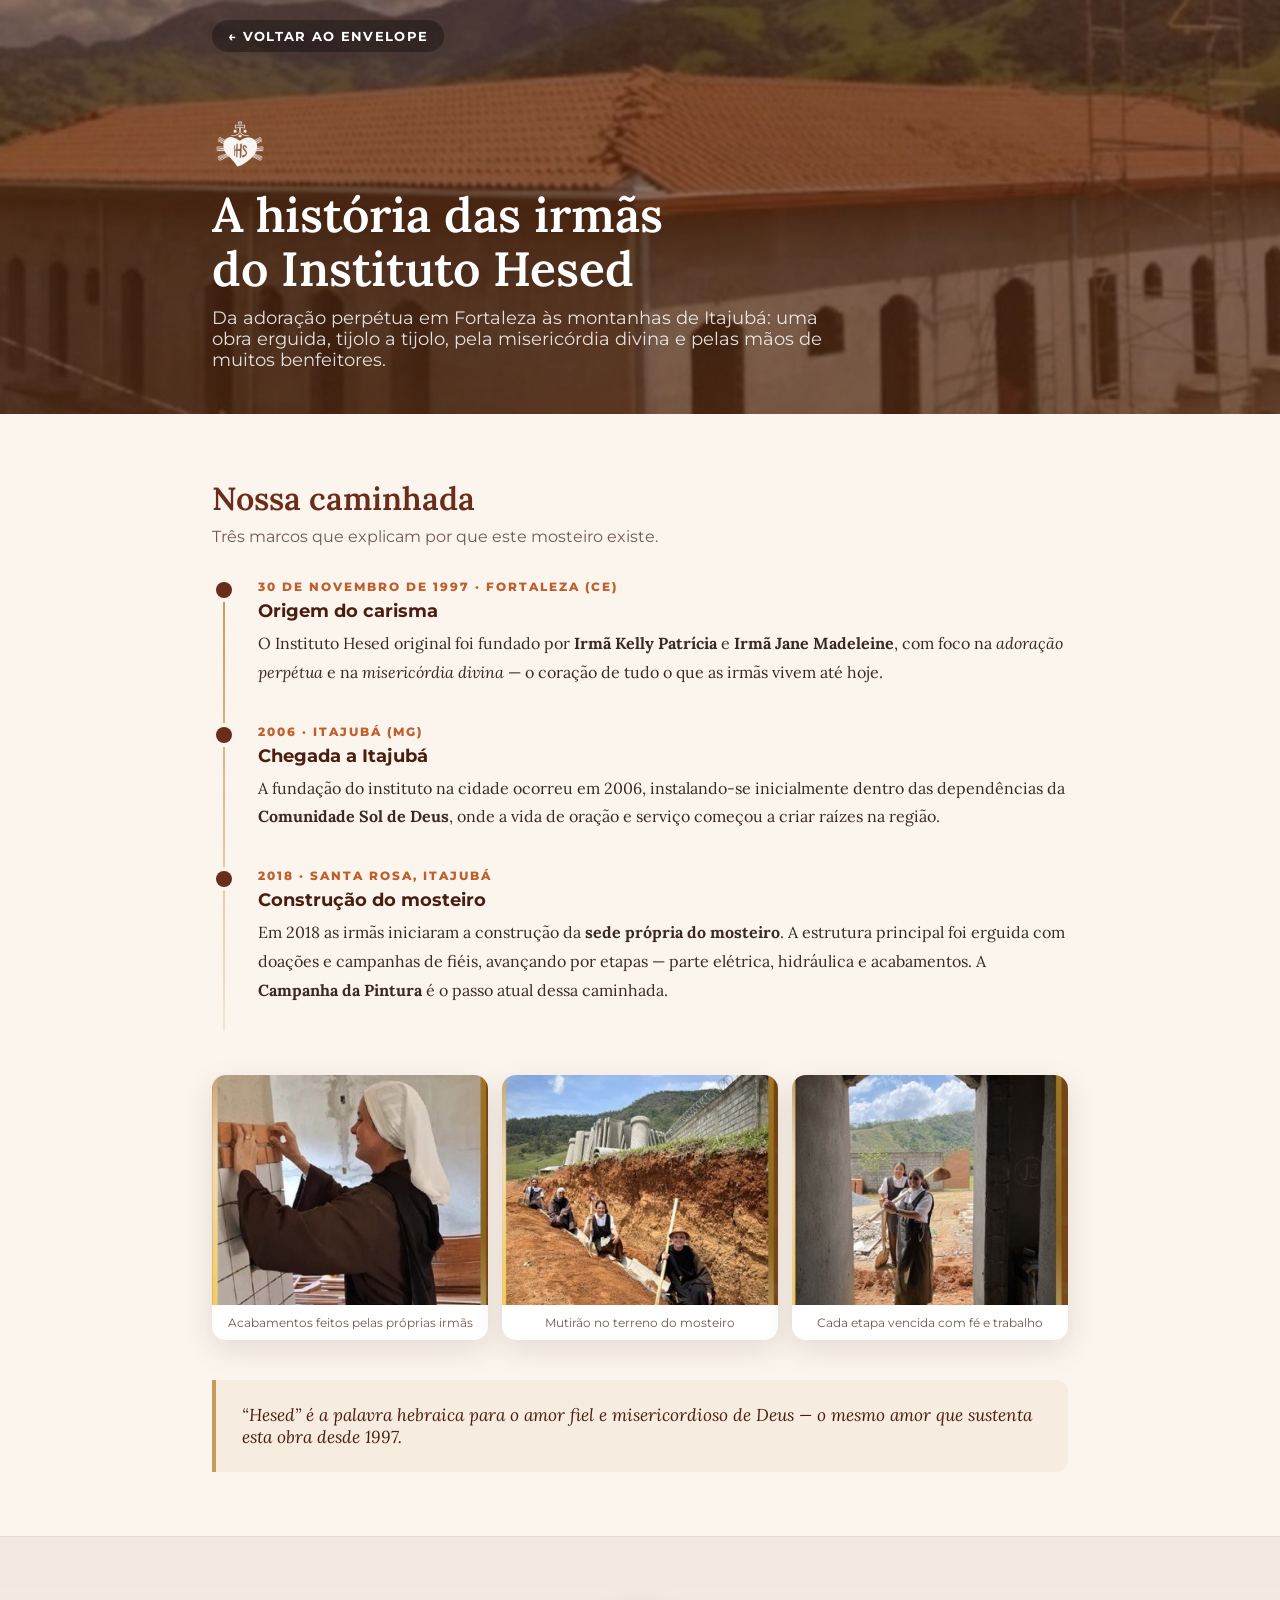
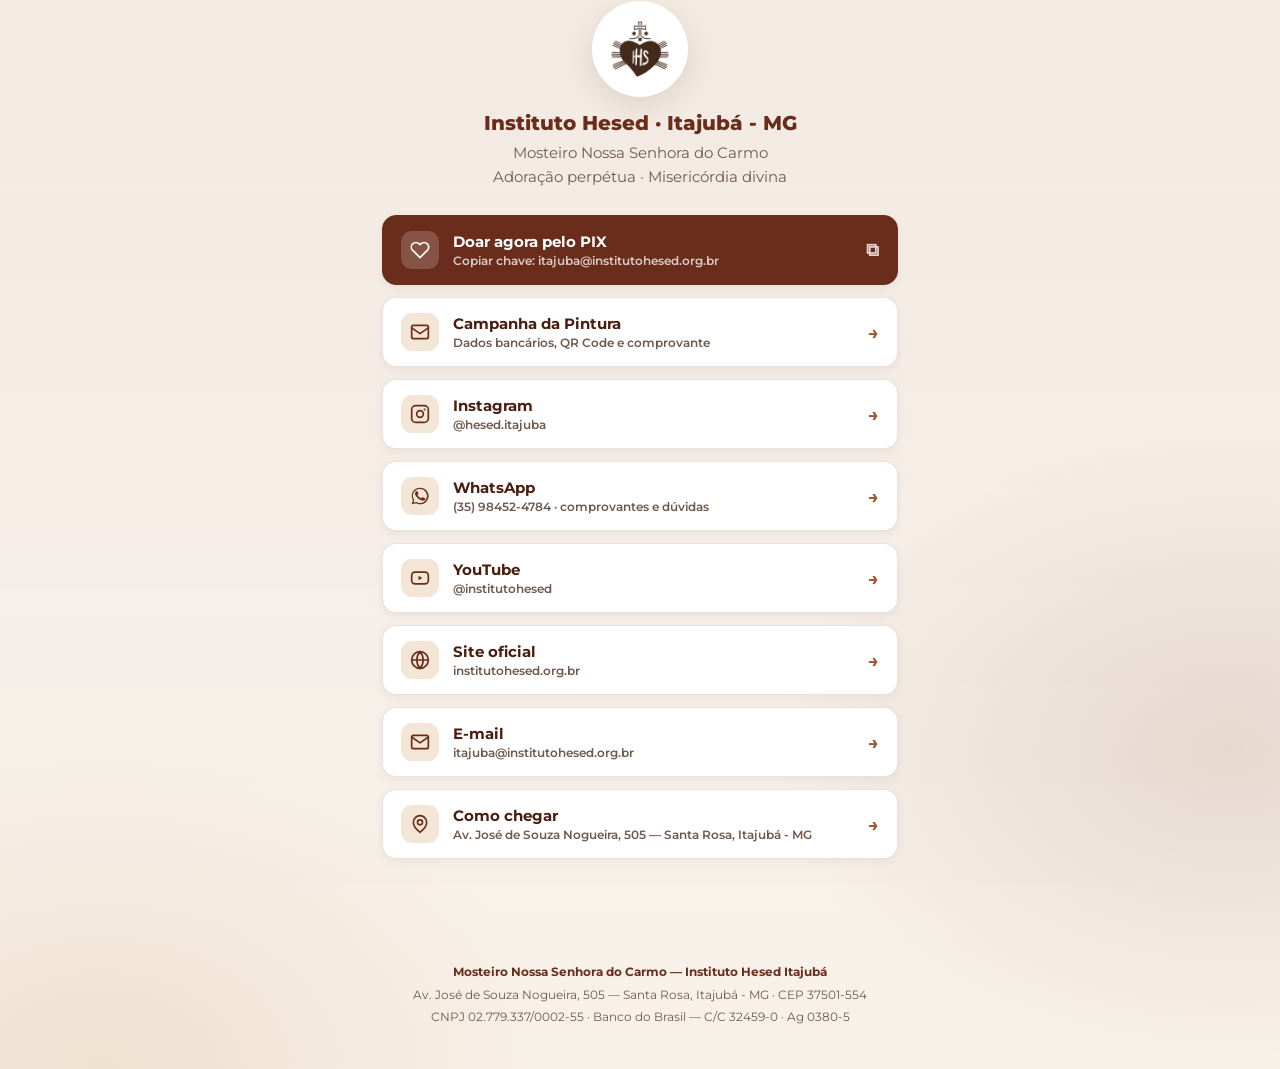
==== historia.html @ d0be6138 "initial commit" ====
<!DOCTYPE html>
<html lang="pt-BR">
<head>
<meta charset="utf-8">
<meta name="viewport" content="width=device-width, initial-scale=1">
<title>Nossa história — Instituto Hesed Itajubá</title>
<meta name="description" content="A história das irmãs do Instituto Hesed: da fundação em Fortaleza (1997) à chegada em Itajubá (2006) e à construção do Mosteiro Nossa Senhora do Carmo (2018).">
<meta name="theme-color" content="#6b2d1b">

<meta property="og:type" content="article">
<meta property="og:title" content="Nossa história — Instituto Hesed Itajubá">
<meta property="og:description" content="Da adoração perpétua em Fortaleza à construção do Mosteiro Nossa Senhora do Carmo, em Itajubá - MG.">
<meta property="og:image" content="assets/obra-topo.jpg">

<link rel="icon" href="assets/logo-ihs.png">
<link rel="preconnect" href="https://fonts.googleapis.com">
<link rel="preconnect" href="https://fonts.gstatic.com" crossorigin>
<link href="https://fonts.googleapis.com/css2?family=Lora:ital,wght@0,400;0,600;1,400&family=Montserrat:ital,wght@0,500;0,600;0,700;0,800;1,600;1,700&display=swap" rel="stylesheet">
<link rel="stylesheet" href="css/style.css">
</head>
<body>

<!-- ===================== CAPA ===================== -->
<header class="capa">
  <img class="capa-foto" src="assets/obra-topo.jpg" alt="Mosteiro Nossa Senhora do Carmo em construção">
  <nav class="voltar"><a href="index.html#carta">← Voltar ao envelope</a></nav>
  <div class="capa-conteudo">
    <img class="capa-logo" src="assets/logo-ihs.png" alt="">
    <h1>A história das irmãs<br>do Instituto Hesed</h1>
    <p>Da adoração perpétua em Fortaleza às montanhas de Itajubá: uma obra erguida, tijolo a tijolo, pela misericórdia divina e pelas mãos de muitos benfeitores.</p>
  </div>
</header>

<!-- ===================== HISTÓRIA ===================== -->
<main class="conteudo">
  <h2 class="secao-titulo">Nossa caminhada</h2>
  <p class="secao-apoio">Três marcos que explicam por que este mosteiro existe.</p>

  <ol class="linha">
    <li>
      <span class="ano">30 de novembro de 1997 · Fortaleza (CE)</span>
      <h3>Origem do carisma</h3>
      <p>O Instituto Hesed original foi fundado por <strong>Irmã Kelly Patrícia</strong> e <strong>Irmã Jane Madeleine</strong>, com foco na <em>adoração perpétua</em> e na <em>misericórdia divina</em> — o coração de tudo o que as irmãs vivem até hoje.</p>
    </li>
    <li>
      <span class="ano">2006 · Itajubá (MG)</span>
      <h3>Chegada a Itajubá</h3>
      <p>A fundação do instituto na cidade ocorreu em 2006, instalando-se inicialmente dentro das dependências da <strong>Comunidade Sol de Deus</strong>, onde a vida de oração e serviço começou a criar raízes na região.</p>
    </li>
    <li>
      <span class="ano">2018 · Santa Rosa, Itajubá</span>
      <h3>Construção do mosteiro</h3>
      <p>Em 2018 as irmãs iniciaram a construção da <strong>sede própria do mosteiro</strong>. A estrutura principal foi erguida com doações e campanhas de fiéis, avançando por etapas — parte elétrica, hidráulica e acabamentos. A <strong>Campanha da Pintura</strong> é o passo atual dessa caminhada.</p>
    </li>
  </ol>

  <div class="galeria">
    <figure>
      <img src="assets/irmas-1.jpg" alt="Irmã trabalhando no assentamento de azulejos na obra">
      <figcaption>Acabamentos feitos pelas próprias irmãs</figcaption>
    </figure>
    <figure>
      <img src="assets/irmas-2.jpg" alt="Irmãs trabalhando no terreno do mosteiro">
      <figcaption>Mutirão no terreno do mosteiro</figcaption>
    </figure>
    <figure>
      <img src="assets/irmas-3.jpg" alt="Irmãs em frente a uma das aberturas da construção">
      <figcaption>Cada etapa vencida com fé e trabalho</figcaption>
    </figure>
  </div>

  <blockquote class="citacao">
    “Hesed” é a palavra hebraica para o amor fiel e misericordioso de Deus — o mesmo amor que sustenta esta obra desde 1997.
  </blockquote>
</main>

<!-- ===================== LINKTREE ===================== -->
<section class="links" id="links">
  <div class="links-inner">
    <div class="links-avatar"><img src="assets/logo-ihs.png" alt="Brasão do Instituto Hesed"></div>
    <h2 class="links-nome">Instituto Hesed · Itajubá - MG</h2>
    <p class="links-bio">Mosteiro Nossa Senhora do Carmo<br>Adoração perpétua · Misericórdia divina</p>

    <!-- Doação em destaque -->
    <button type="button" class="link-item link-destaque" data-copiar="itajuba@institutohesed.org.br">
      <span class="ico" aria-hidden="true">
        <svg viewBox="0 0 24 24" fill="none" stroke="currentColor" stroke-width="2" stroke-linecap="round" stroke-linejoin="round"><path d="M20.8 4.6a5.5 5.5 0 0 0-7.8 0L12 5.7l-1-1.1a5.5 5.5 0 0 0-7.8 7.8l1.1 1L12 21.2l7.7-7.8 1.1-1a5.5 5.5 0 0 0 0-7.8z"/></svg>
      </span>
      <span class="txt">Doar agora pelo PIX<small>Copiar chave: itajuba@institutohesed.org.br</small></span>
      <span class="seta" aria-hidden="true">⧉</span>
    </button>

    <a class="link-item" href="index.html#carta">
      <span class="ico" aria-hidden="true">
        <svg viewBox="0 0 24 24" fill="none" stroke="currentColor" stroke-width="2" stroke-linecap="round" stroke-linejoin="round"><rect x="2" y="4" width="20" height="16" rx="2"/><path d="m2 7 10 7L22 7"/></svg>
      </span>
      <span class="txt">Campanha da Pintura<small>Dados bancários, QR Code e comprovante</small></span>
      <span class="seta" aria-hidden="true">→</span>
    </a>

    <a class="link-item" href="https://www.instagram.com/hesed.itajuba/" target="_blank" rel="noopener">
      <span class="ico" aria-hidden="true">
        <svg viewBox="0 0 24 24" fill="none" stroke="currentColor" stroke-width="2" stroke-linecap="round" stroke-linejoin="round"><rect x="2" y="2" width="20" height="20" rx="5"/><circle cx="12" cy="12" r="4"/><circle cx="17.5" cy="6.5" r="1.2" fill="currentColor" stroke="none"/></svg>
      </span>
      <span class="txt">Instagram<small>@hesed.itajuba</small></span>
      <span class="seta" aria-hidden="true">→</span>
    </a>

    <a class="link-item" href="https://wa.me/5535984524784?text=Ol%C3%A1!%20Vim%20pelo%20site%20da%20Campanha%20da%20Pintura." target="_blank" rel="noopener">
      <span class="ico" aria-hidden="true">
        <svg viewBox="0 0 24 24" fill="currentColor"><path d="M17.5 14.4c-.3-.2-1.8-.9-2-1-.3-.1-.5-.2-.7.1s-.8 1-.9 1.2c-.2.2-.3.2-.6.1-.3-.2-1.3-.5-2.4-1.5-.9-.8-1.5-1.8-1.7-2.1-.2-.3 0-.5.1-.6l.5-.6c.1-.2.2-.3.3-.5 0-.2 0-.4 0-.5 0-.2-.7-1.6-.9-2.2-.2-.6-.5-.5-.7-.5h-.6c-.2 0-.5.1-.8.4-.3.3-1 1-1 2.5s1.1 2.9 1.2 3.1c.2.2 2.1 3.2 5.1 4.5.7.3 1.3.5 1.7.6.7.2 1.4.2 1.9.1.6-.1 1.8-.7 2-1.4.3-.7.3-1.3.2-1.4-.1-.1-.3-.2-.6-.3M12 2a10 10 0 0 0-8.6 15L2 22l5.2-1.4A10 10 0 1 0 12 2m0 1.7a8.3 8.3 0 0 1 6.6 13.3 8.3 8.3 0 0 1-10.9 2.3l-.4-.2-3.1.8.8-3-.2-.4A8.3 8.3 0 0 1 12 3.7"/></svg>
      </span>
      <span class="txt">WhatsApp<small>(35) 98452-4784 · comprovantes e dúvidas</small></span>
      <span class="seta" aria-hidden="true">→</span>
    </a>

    <a class="link-item" href="https://www.youtube.com/@institutohesed" target="_blank" rel="noopener">
      <span class="ico" aria-hidden="true">
        <svg viewBox="0 0 24 24" fill="none" stroke="currentColor" stroke-width="2" stroke-linecap="round" stroke-linejoin="round"><rect x="2" y="5" width="20" height="14" rx="4"/><path d="M10.2 9.3v5.4l4.6-2.7z" fill="currentColor" stroke="none"/></svg>
      </span>
      <span class="txt">YouTube<small>@institutohesed</small></span>
      <span class="seta" aria-hidden="true">→</span>
    </a>

    <a class="link-item" href="https://institutohesed.org.br/" target="_blank" rel="noopener">
      <span class="ico" aria-hidden="true">
        <svg viewBox="0 0 24 24" fill="none" stroke="currentColor" stroke-width="2" stroke-linecap="round" stroke-linejoin="round"><circle cx="12" cy="12" r="10"/><path d="M2 12h20M12 2a15 15 0 0 1 0 20 15 15 0 0 1 0-20z"/></svg>
      </span>
      <span class="txt">Site oficial<small>institutohesed.org.br</small></span>
      <span class="seta" aria-hidden="true">→</span>
    </a>

    <a class="link-item" href="mailto:itajuba@institutohesed.org.br">
      <span class="ico" aria-hidden="true">
        <svg viewBox="0 0 24 24" fill="none" stroke="currentColor" stroke-width="2" stroke-linecap="round" stroke-linejoin="round"><rect x="2" y="4" width="20" height="16" rx="2"/><path d="m22 6-10 7L2 6"/></svg>
      </span>
      <span class="txt">E-mail<small>itajuba@institutohesed.org.br</small></span>
      <span class="seta" aria-hidden="true">→</span>
    </a>

    <a class="link-item" href="https://www.google.com/maps/search/?api=1&query=Av.+Jos%C3%A9+de+Souza+Nogueira+505+Santa+Rosa+Itajub%C3%A1+MG" target="_blank" rel="noopener">
      <span class="ico" aria-hidden="true">
        <svg viewBox="0 0 24 24" fill="none" stroke="currentColor" stroke-width="2" stroke-linecap="round" stroke-linejoin="round"><path d="M20 10c0 6-8 12-8 12s-8-6-8-12a8 8 0 0 1 16 0z"/><circle cx="12" cy="10" r="3"/></svg>
      </span>
      <span class="txt">Como chegar<small>Av. José de Souza Nogueira, 505 — Santa Rosa, Itajubá - MG</small></span>
      <span class="seta" aria-hidden="true">→</span>
    </a>

    <!-- ============================================================
         PARA ADICIONAR OUTRA REDE: copie o bloco abaixo, tire o
         comentário e troque o href, o título e a descrição.
    <a class="link-item" href="COLE_O_LINK_AQUI" target="_blank" rel="noopener">
      <span class="ico" aria-hidden="true">
        <svg viewBox="0 0 24 24" fill="none" stroke="currentColor" stroke-width="2"><circle cx="12" cy="12" r="10"/></svg>
      </span>
      <span class="txt">Facebook<small>/institutohesed</small></span>
      <span class="seta" aria-hidden="true">→</span>
    </a>
    ============================================================ -->
  </div>
</section>

<footer class="rodape">
  <strong>Mosteiro Nossa Senhora do Carmo — Instituto Hesed Itajubá</strong><br>
  Av. José de Souza Nogueira, 505 — Santa Rosa, Itajubá - MG · CEP 37501-554<br>
  CNPJ 02.779.337/0002-55 · Banco do Brasil — C/C 32459-0 · Ag 0380-5
</footer>

<div class="aviso" id="aviso" role="status" aria-live="polite"></div>

<script src="js/main.js"></script>
</body>
</html>
---- css/style.css ----
/* ============================================================
   Instituto Hesed Itajuba - Campanha da Pintura
   Paleta e tipografia inspiradas no material impresso.
   ============================================================ */

:root{
  --marrom:        #6b2d1b;
  --marrom-escuro: #4a1d0f;
  --marrom-claro:  #a3552f;
  --terracota:     #c05f2c;
  --creme:         #fbf5ee;
  --creme-2:       #f3e6d6;
  --papel:         #ffffff;
  --tinta:         #3a2a22;
  --tinta-suave:   #6f5a4e;
  --ouro:          #c79a5b;
  --verde-zap:     #1f9d55;

  --sombra-suave:  0 10px 30px rgba(74, 29, 15, .12);
  --sombra-forte:  0 24px 60px rgba(74, 29, 15, .22);
  --raio:          18px;

  --sans: "Montserrat", "Segoe UI", system-ui, -apple-system, sans-serif;
  --serif: "Lora", Georgia, "Times New Roman", serif;
}

*,*::before,*::after{ box-sizing:border-box; }
[hidden]{ display:none !important; }

html{ scroll-behavior:smooth; }

body{
  margin:0;
  min-height:100vh;
  font-family:var(--sans);
  color:var(--tinta);
  background:
    radial-gradient(1100px 620px at 50% -12%, #ffffff 0%, rgba(255,255,255,0) 62%),
    radial-gradient(760px 520px at 8% 100%, rgba(199,154,91,.18) 0%, rgba(199,154,91,0) 60%),
    radial-gradient(760px 520px at 96% 88%, rgba(107,45,27,.12) 0%, rgba(107,45,27,0) 60%),
    var(--creme);
  -webkit-font-smoothing:antialiased;
}

img{ max-width:100%; display:block; }
a{ color:var(--marrom); }

.sr-only{
  position:absolute; width:1px; height:1px; padding:0; margin:-1px;
  overflow:hidden; clip:rect(0 0 0 0); white-space:nowrap; border:0;
}

/* ============================================================
   1. PALCO / ENVELOPE
   ============================================================ */

.palco{
  position:relative;
  min-height:100svh;
  display:flex; flex-direction:column;
  align-items:center; justify-content:center;
  gap:26px;
  padding:40px 18px 56px;
}

.envelope-area{
  perspective:1600px;
  display:flex; flex-direction:column; align-items:center; gap:20px;
  transition:opacity .55s ease, transform .55s ease;
}
.palco.revelado .envelope-area{
  opacity:0; transform:translateY(-26px) scale(.92);
  pointer-events:none; position:absolute;
}

.envelope{
  position:relative;
  width:min(88vw, 460px);
  aspect-ratio:1.52 / 1;
  border:0; padding:0; margin:0;
  background:transparent;
  cursor:pointer;
  transform-style:preserve-3d;
  filter:drop-shadow(0 22px 34px rgba(74,29,15,.22));
  transition:transform .4s ease;
}
.envelope:hover{ transform:translateY(-6px); }
.envelope:focus-visible{ outline:3px solid var(--terracota); outline-offset:10px; border-radius:20px; }

/* corpo de tras */
.env-fundo{
  position:absolute; inset:0;
  background:linear-gradient(160deg, #fffdfa 0%, var(--creme-2) 100%);
  border-radius:16px;
}

/* carta que sai de dentro */
.env-carta{
  position:absolute; left:6%; right:6%; top:9%; bottom:12%;
  background:var(--papel);
  border-radius:10px;
  box-shadow:0 6px 16px rgba(74,29,15,.16);
  display:flex; flex-direction:column; align-items:center; justify-content:center;
  gap:8px; padding:12px;
  z-index:2;
  transition:transform .85s cubic-bezier(.2,.9,.25,1) .25s;
}
.env-carta img{ width:min(22%, 62px); opacity:.92; }
.env-carta span{
  font-size:clamp(.62rem,2.4vw,.8rem); letter-spacing:.22em; text-transform:uppercase;
  font-weight:800; color:var(--marrom); text-align:center; line-height:1.6;
}
.envelope.aberto .env-carta{ transform:translateY(-58%) rotate(-1.2deg); }

/* frente (bolso) */
.env-frente{
  position:absolute; inset:0;
  background:linear-gradient(175deg, #fffdfa 0%, var(--creme-2) 100%);
  border-radius:16px;
  clip-path:polygon(0 16%, 50% 56%, 100% 16%, 100% 100%, 0 100%);
  z-index:3;
  background-image:linear-gradient(175deg, #fffdfa 0%, #f0e1cf 100%);
  box-shadow:inset 0 1px 0 rgba(255,255,255,.9);
}
.env-frente::after{
  content:""; position:absolute; inset:0;
  background:linear-gradient(180deg, rgba(107,45,27,.10), rgba(107,45,27,0) 34%);
  clip-path:inherit;
}

/* aba superior */
.env-aba{
  position:absolute; left:0; right:0; top:0; height:58%;
  background:linear-gradient(180deg, #fffdfa 0%, #f7ece0 100%);
  clip-path:polygon(0 0, 100% 0, 100% 28%, 50% 100%, 0 28%);
  transform-origin:top center;
  transform:rotateX(0deg);
  backface-visibility:hidden;
  z-index:4;
  border-radius:16px 16px 0 0;
  filter:drop-shadow(0 2px 2px rgba(107,45,27,.16));
  transition:transform .8s cubic-bezier(.6,-0.25,.35,1.25), z-index 0s .4s;
}
.envelope.aberto .env-aba{ transform:rotateX(-176deg); z-index:1; }

/* selo IHS na aba */
.env-selo{
  position:absolute; top:11%; left:50%; transform:translateX(-50%);
  width:16%; max-width:74px; z-index:5;
  transition:opacity .4s ease .1s;
}
.envelope.aberto .env-selo{ opacity:0; }

.dica{
  margin:0;
  font-size:.9rem; letter-spacing:.16em; text-transform:uppercase; font-weight:700;
  color:var(--marrom-claro);
  animation:pulsar 2.4s ease-in-out infinite;
}
@keyframes pulsar{
  0%,100%{ opacity:.55; transform:translateY(0); }
  50%    { opacity:1;   transform:translateY(3px); }
}

/* ============================================================
   2. A CARTA ABERTA (conteudo da campanha)
   ============================================================ */

.carta{
  width:min(100%, 860px);
  background:var(--papel);
  border-radius:var(--raio);
  box-shadow:var(--sombra-forte);
  padding:clamp(22px, 4vw, 44px);
  opacity:0; transform:translateY(34px) scale(.965);
  transition:opacity .7s ease .18s, transform .7s cubic-bezier(.2,.9,.25,1) .18s;
  border:1px solid rgba(107,45,27,.10);
}
.palco.revelado .carta{ opacity:1; transform:none; }

.carta-topo{ text-align:center; }
.carta-logo{ width:64px; margin:0 auto 14px; }

h1.titulo{
  margin:0;
  font-size:clamp(1.9rem, 6.4vw, 3.3rem);
  font-weight:800; letter-spacing:-.5px; line-height:1.05;
  color:var(--marrom);
  text-transform:uppercase;
}
.subtitulo{
  margin:.5rem 0 0;
  font-size:clamp(1rem, 2.6vw, 1.35rem);
  font-weight:700; color:var(--marrom-escuro);
}
.chamada{
  margin:.9rem auto 0; max-width:44ch;
  font-size:clamp(.98rem, 2.2vw, 1.1rem); color:var(--tinta-suave);
}
.chamada b{ color:var(--marrom); }

.divisor{
  height:1px; margin:26px 0;
  background:linear-gradient(90deg, transparent, rgba(107,45,27,.28), transparent);
  border:0;
}

.doacao{
  display:grid; grid-template-columns:1.25fr .85fr; gap:clamp(18px, 3vw, 34px);
  align-items:start;
}

.rotulo{
  font-style:italic; font-weight:700; color:var(--marrom);
  margin:0 0 14px; font-size:1.02rem;
}

.dados{ margin:0; line-height:1.85; color:var(--marrom-escuro); font-size:.98rem; }
.dados dt{
  font-weight:800; letter-spacing:.06em; text-transform:uppercase;
  font-size:.72rem; color:var(--marrom-claro); margin-top:12px;
}
.dados dd{ margin:0; font-weight:600; }

.pix-linha{ display:flex; flex-wrap:wrap; align-items:center; gap:10px; }
.pix-chave{ font-weight:700; font-size:1rem; color:var(--marrom-escuro); word-break:break-all; }

.btn{
  display:inline-flex; align-items:center; justify-content:center; gap:9px;
  border:0; border-radius:999px; cursor:pointer;
  font-family:var(--sans); font-weight:700; font-size:.9rem;
  padding:11px 20px; text-decoration:none;
  transition:transform .18s ease, box-shadow .18s ease, background .18s ease;
}
.btn:hover{ transform:translateY(-2px); }
.btn:active{ transform:translateY(0); }
.btn-marrom{ background:var(--marrom); color:#fff; box-shadow:0 8px 18px rgba(107,45,27,.28); }
.btn-marrom:hover{ background:var(--marrom-escuro); }
.btn-contorno{ background:transparent; color:var(--marrom); box-shadow:inset 0 0 0 2px rgba(107,45,27,.35); }
.btn-contorno:hover{ box-shadow:inset 0 0 0 2px var(--marrom); }
.btn-zap{ background:var(--verde-zap); color:#fff; box-shadow:0 8px 18px rgba(31,157,85,.3); }
.btn-zap:hover{ background:#178047; }
.btn-largo{ width:100%; }

.qr-caixa{ text-align:center; }
.qr-caixa img{
  width:100%; max-width:220px; margin:0 auto;
  border-radius:12px; box-shadow:var(--sombra-suave);
}
.qr-legenda{
  margin:10px 0 0; font-size:.78rem; letter-spacing:.08em; text-transform:uppercase;
  font-weight:700; color:var(--tinta-suave);
}

.contato-linha{ margin-top:22px; text-align:center; }
.contato-linha p{ margin:0 0 10px; font-style:italic; font-weight:700; color:var(--marrom); }

/* cartao do mosteiro (link para a historia) */
.mosteiro-link{
  display:block; margin-top:30px; text-decoration:none; color:inherit;
  border-radius:16px; overflow:hidden; position:relative;
  box-shadow:var(--sombra-suave);
  transition:transform .3s ease, box-shadow .3s ease;
}
.mosteiro-link:hover{ transform:translateY(-4px); box-shadow:var(--sombra-forte); }
.mosteiro-link img{ width:100%; height:clamp(180px, 34vw, 280px); object-fit:cover; }
.mosteiro-selo{
  position:absolute; inset:auto 0 0 0;
  background:linear-gradient(0deg, rgba(58,25,12,.92), rgba(58,25,12,0));
  color:#fff; padding:44px 20px 18px;
  display:flex; align-items:center; justify-content:space-between; gap:14px;
}
.mosteiro-selo strong{ font-size:clamp(.95rem, 2.4vw, 1.12rem); font-style:italic; }
.mosteiro-selo span{
  flex:none; width:38px; height:38px; border-radius:50%;
  background:#fff; color:var(--marrom);
  display:grid; place-items:center; font-size:1.1rem; font-weight:800;
  animation:bater 2.6s ease-in-out infinite;
}
@keyframes bater{
  0%,100%{ box-shadow:0 0 0 0 rgba(255,255,255,.55); }
  70%    { box-shadow:0 0 0 14px rgba(255,255,255,0); }
}

.rodape-carta{
  margin:26px 0 0; text-align:center;
  font-size:.8rem; line-height:1.7; color:var(--tinta-suave);
}
.rodape-carta a{ color:var(--marrom-claro); }

.fechar-envelope{
  display:block; margin:18px auto 0;
  background:none; border:0; cursor:pointer;
  font-family:var(--sans); font-size:.78rem; font-weight:700;
  letter-spacing:.14em; text-transform:uppercase; color:var(--tinta-suave);
}
.fechar-envelope:hover{ color:var(--marrom); }

/* aviso de copiado */
.aviso{
  position:fixed; left:50%; bottom:26px; transform:translate(-50%, 16px);
  background:var(--marrom-escuro); color:#fff;
  padding:12px 22px; border-radius:999px; font-size:.88rem; font-weight:700;
  box-shadow:var(--sombra-forte);
  opacity:0; pointer-events:none; transition:opacity .3s ease, transform .3s ease;
  z-index:60;
}
.aviso.visivel{ opacity:1; transform:translate(-50%, 0); }

/* ============================================================
   3. PAGINA DA HISTORIA
   ============================================================ */

.capa{
  position:relative; min-height:clamp(280px, 46vh, 420px);
  display:flex; align-items:flex-end;
  background:var(--marrom-escuro);
  overflow:hidden;
}
.capa img.capa-foto{
  position:absolute; inset:0; width:100%; height:100%;
  object-fit:cover; opacity:.55;
}
.capa-conteudo{
  position:relative; width:min(100%, 900px); margin:0 auto;
  padding:clamp(30px,6vw,64px) 22px clamp(26px,4vw,44px);
  color:#fff;
}
.capa-logo{ width:56px; margin-bottom:16px; filter:brightness(0) invert(1); opacity:.95; }
.capa h1{
  margin:0; font-family:var(--serif); font-weight:600;
  font-size:clamp(1.9rem, 6vw, 3rem); line-height:1.12;
}
.capa p{
  margin:.7rem 0 0; max-width:52ch;
  font-size:clamp(.95rem, 2.3vw, 1.1rem); color:rgba(255,255,255,.85);
}

.voltar{
  position:absolute; top:20px; left:50%; transform:translateX(-50%);
  width:min(100%, 900px); padding:0 22px; z-index:3;
}
.voltar a{
  display:inline-flex; align-items:center; gap:8px;
  color:#fff; text-decoration:none; font-size:.82rem; font-weight:700;
  letter-spacing:.1em; text-transform:uppercase;
  background:rgba(0,0,0,.32); padding:8px 16px; border-radius:999px;
}
.voltar a:hover{ background:rgba(0,0,0,.55); }

.conteudo{ width:min(100%, 900px); margin:0 auto; padding:clamp(34px,6vw,64px) 22px; }

.secao-titulo{
  font-family:var(--serif); color:var(--marrom);
  font-size:clamp(1.4rem, 4vw, 2rem); font-weight:600;
  margin:0 0 8px;
}
.secao-apoio{ margin:0 0 30px; color:var(--tinta-suave); font-size:1rem; }

/* linha do tempo */
.linha{ list-style:none; margin:0; padding:0; position:relative; }
.linha::before{
  content:""; position:absolute; left:11px; top:8px; bottom:8px; width:2px;
  background:linear-gradient(180deg, var(--ouro), rgba(199,154,91,.18));
}
.linha li{ position:relative; padding:0 0 34px 46px; }
.linha li::before{
  content:""; position:absolute; left:4px; top:6px;
  width:16px; height:16px; border-radius:50%;
  background:var(--marrom); box-shadow:0 0 0 4px var(--creme);
}
.linha .ano{
  display:inline-block; font-weight:800; font-size:.78rem; letter-spacing:.16em;
  color:var(--terracota); text-transform:uppercase; margin-bottom:6px;
}
.linha h3{ margin:0 0 8px; font-size:1.12rem; color:var(--marrom-escuro); }
.linha p{ margin:0; line-height:1.8; font-family:var(--serif); color:var(--tinta); }

.galeria{
  display:grid; grid-template-columns:repeat(auto-fit, minmax(180px,1fr));
  gap:14px; margin:36px 0 0;
}
.galeria figure{ margin:0; border-radius:14px; overflow:hidden; box-shadow:var(--sombra-suave); background:#fff; }
.galeria img{ width:100%; height:230px; object-fit:cover; transition:transform .5s ease; }
.galeria figure:hover img{ transform:scale(1.05); }
.galeria figcaption{ padding:10px 12px; font-size:.78rem; color:var(--tinta-suave); text-align:center; }

.citacao{
  margin:40px 0 0; padding:24px 26px;
  border-left:4px solid var(--ouro); background:rgba(199,154,91,.10);
  border-radius:0 12px 12px 0;
  font-family:var(--serif); font-style:italic; font-size:1.08rem; color:var(--marrom-escuro);
}

/* ============================================================
   4. LINKTREE
   ============================================================ */

.links{
  background:linear-gradient(180deg, rgba(107,45,27,.06), rgba(107,45,27,.02));
  border-top:1px solid rgba(107,45,27,.12);
}
.links-inner{ width:min(100%, 560px); margin:0 auto; padding:clamp(38px,7vw,64px) 22px; text-align:center; }
.links-avatar{
  width:96px; height:96px; margin:0 auto 14px;
  border-radius:50%; background:#fff; display:grid; place-items:center;
  box-shadow:var(--sombra-suave); padding:14px;
}
.links-nome{ margin:0; font-size:1.25rem; font-weight:800; color:var(--marrom); }
.links-bio{ margin:.4rem 0 26px; color:var(--tinta-suave); font-size:.94rem; line-height:1.6; }

.link-item{
  display:flex; align-items:center; gap:14px;
  width:100%; margin-bottom:12px; padding:15px 18px;
  background:#fff; border:1px solid rgba(107,45,27,.14); border-radius:14px;
  color:var(--marrom-escuro); text-decoration:none; text-align:left;
  font-weight:700; font-size:.95rem;
  box-shadow:0 3px 10px rgba(74,29,15,.06);
  transition:transform .2s ease, box-shadow .2s ease, border-color .2s ease;
  cursor:pointer; font-family:var(--sans);
}
.link-item:hover{ transform:translateY(-3px); box-shadow:var(--sombra-suave); border-color:var(--marrom-claro); }
.link-item .ico{
  flex:none; width:38px; height:38px; border-radius:11px;
  display:grid; place-items:center; background:var(--creme-2); color:var(--marrom);
}
.link-item .ico svg{ width:20px; height:20px; }
.link-item .txt{ flex:1; display:flex; flex-direction:column; gap:2px; }
.link-item .txt small{ font-weight:600; color:var(--tinta-suave); font-size:.76rem; }
.link-item .seta{ flex:none; color:var(--marrom-claro); font-size:1.1rem; }

.link-destaque{ background:var(--marrom); border-color:var(--marrom); color:#fff; }
.link-destaque .ico{ background:rgba(255,255,255,.18); color:#fff; }
.link-destaque .txt small{ color:rgba(255,255,255,.75); }
.link-destaque .seta{ color:rgba(255,255,255,.8); }

.rodape{
  padding:26px 22px 40px; text-align:center;
  font-size:.78rem; line-height:1.8; color:var(--tinta-suave);
  background:rgba(107,45,27,.02);
}
.rodape strong{ color:var(--marrom); }

/* ============================================================
   5. RESPONSIVO / ACESSIBILIDADE
   ============================================================ */

@media (max-width: 640px){
  .doacao{ grid-template-columns:1fr; }
  .qr-caixa{ margin-top:6px; }
  .galeria img{ height:200px; }
}

@media (prefers-reduced-motion: reduce){
  html{ scroll-behavior:auto; }
  *,*::before,*::after{
    animation-duration:.001ms !important; animation-iteration-count:1 !important;
    transition-duration:.001ms !important;
  }
}

@media print{
  .envelope-area,.dica,.fechar-envelope,.voltar{ display:none !important; }
  .carta{ opacity:1 !important; transform:none !important; box-shadow:none; }
}
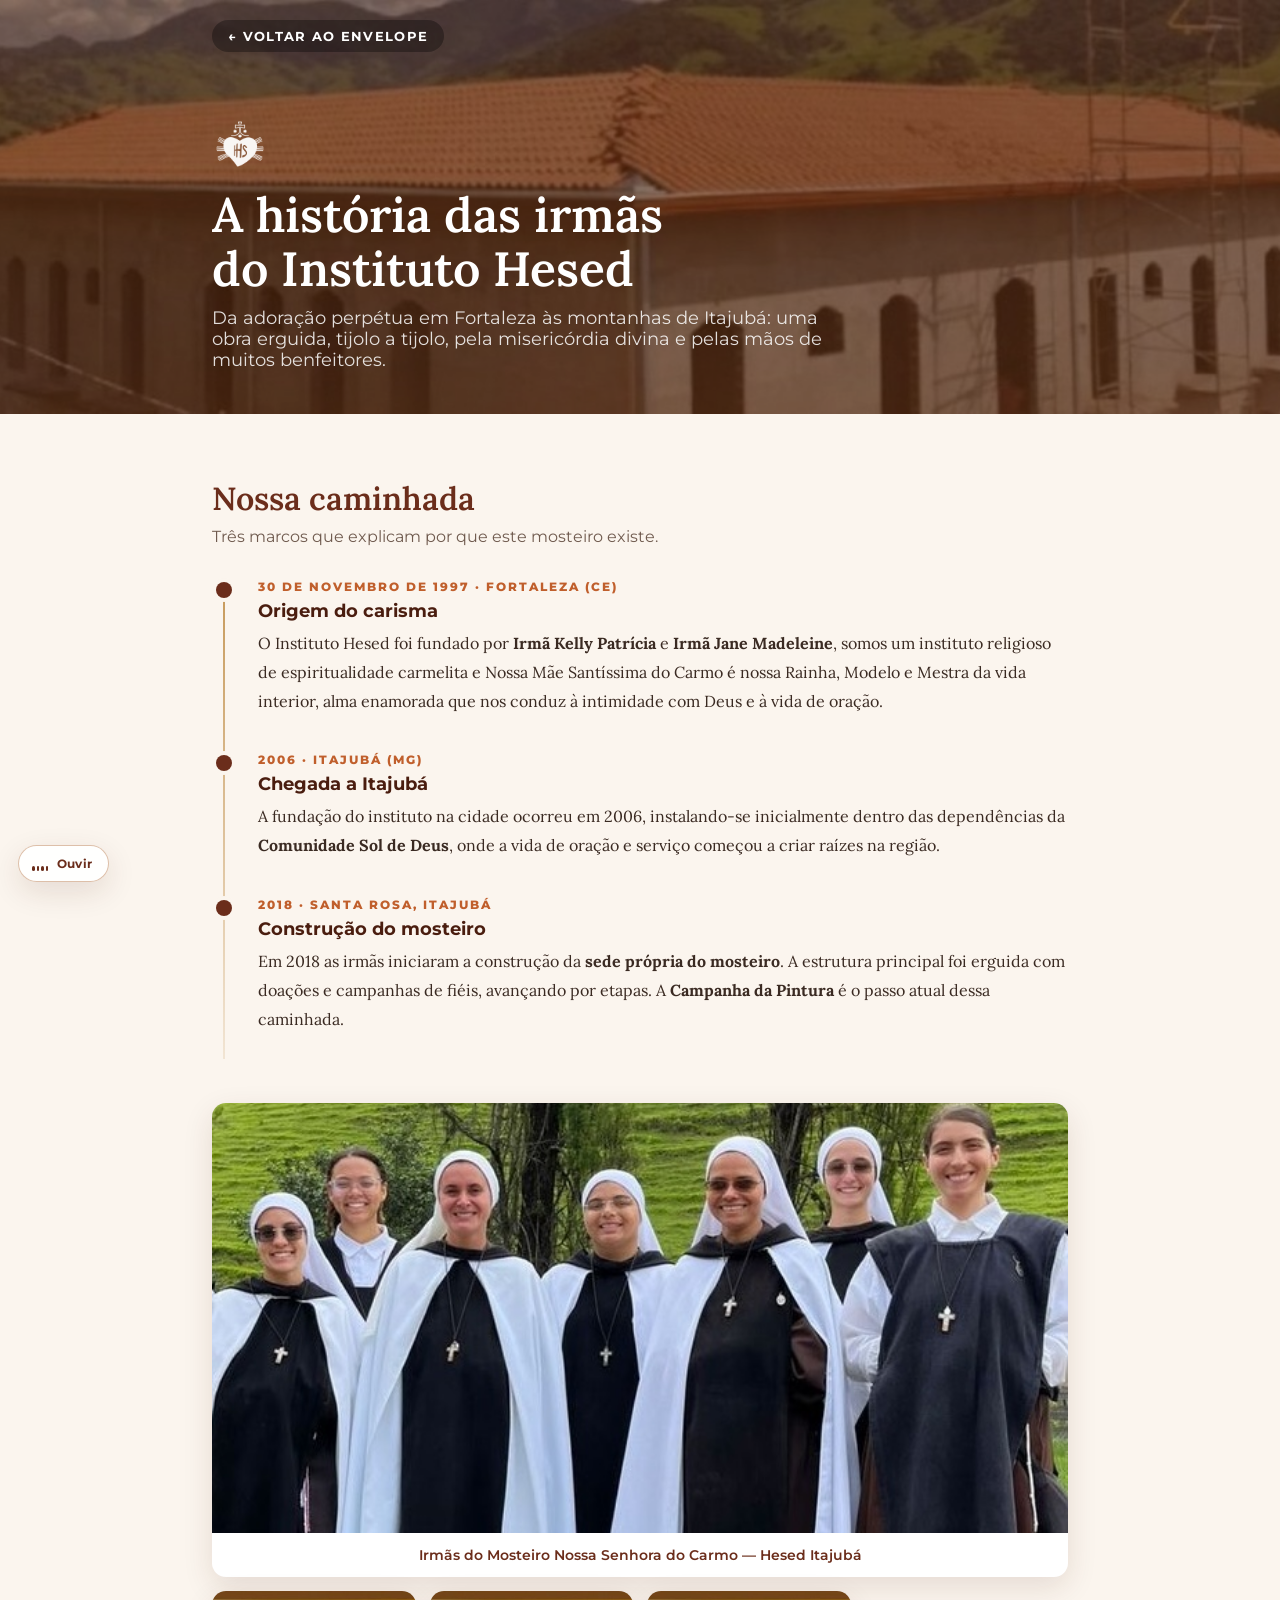
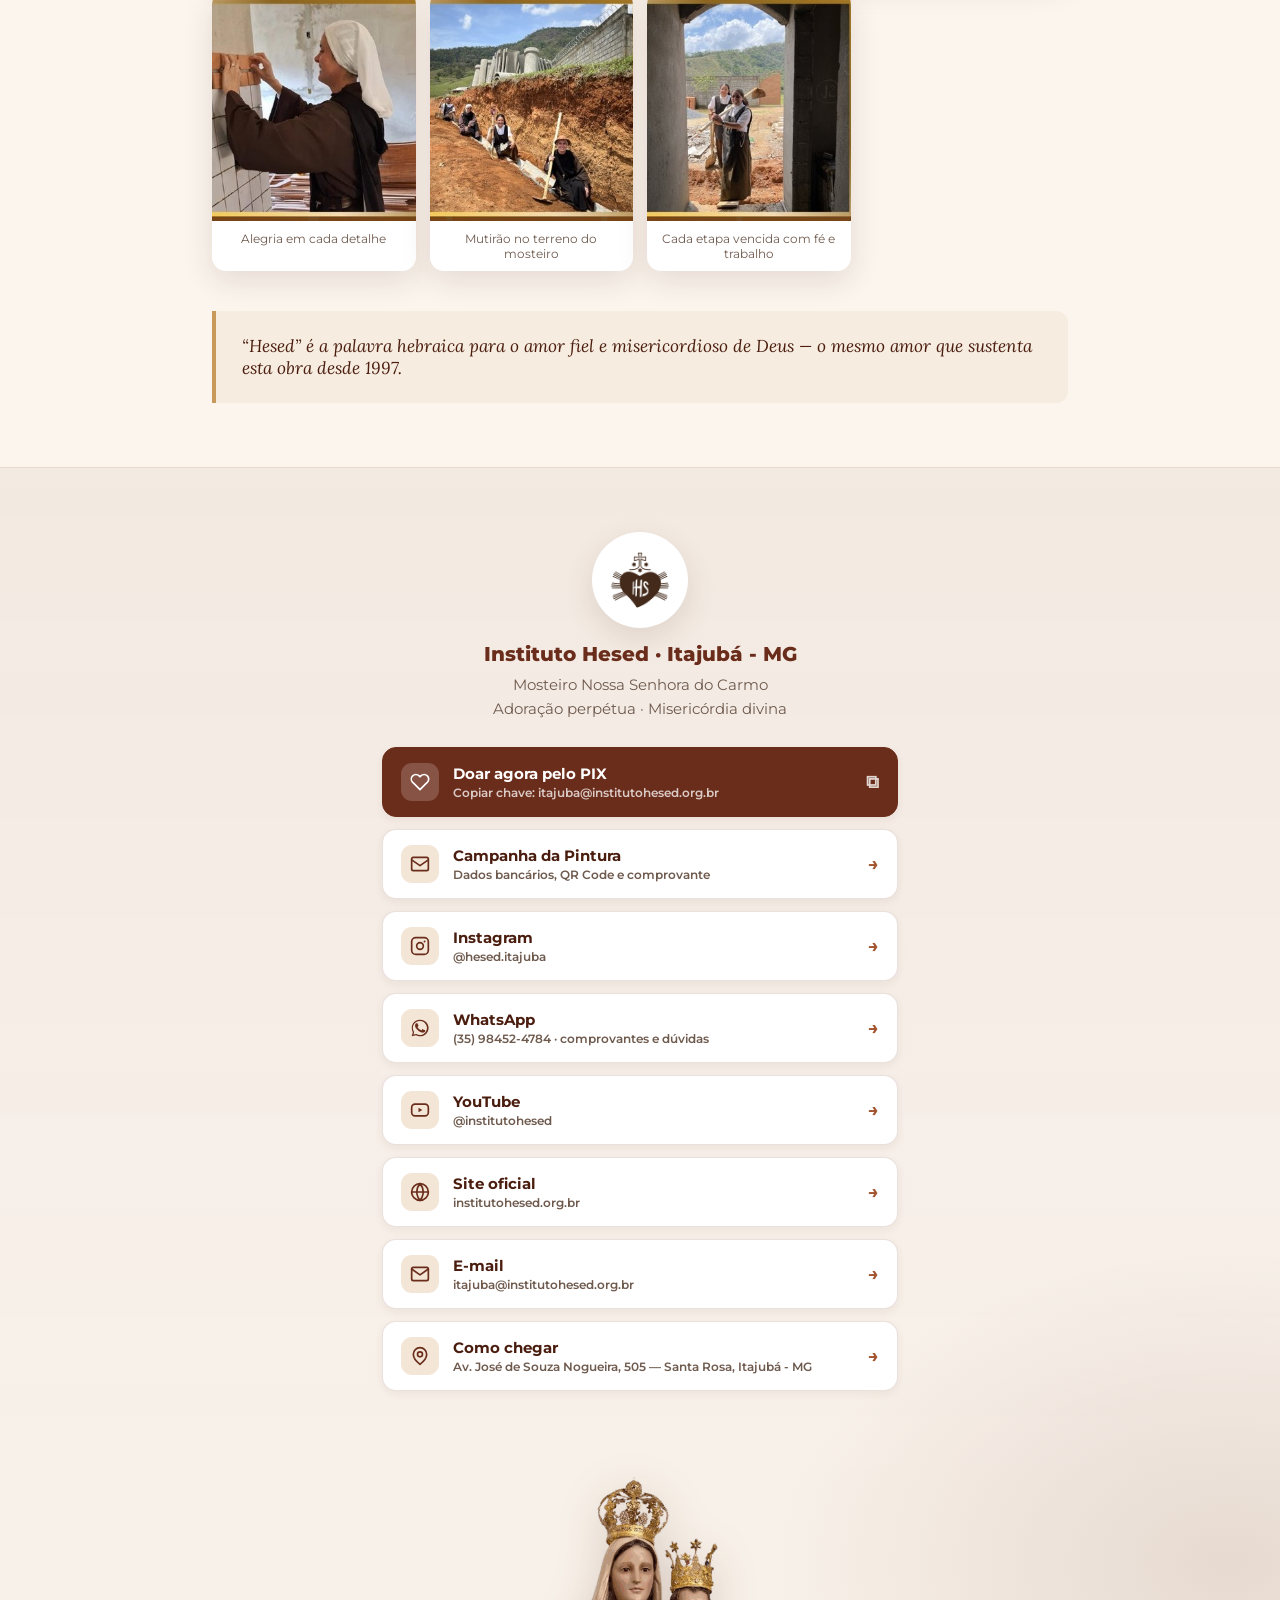
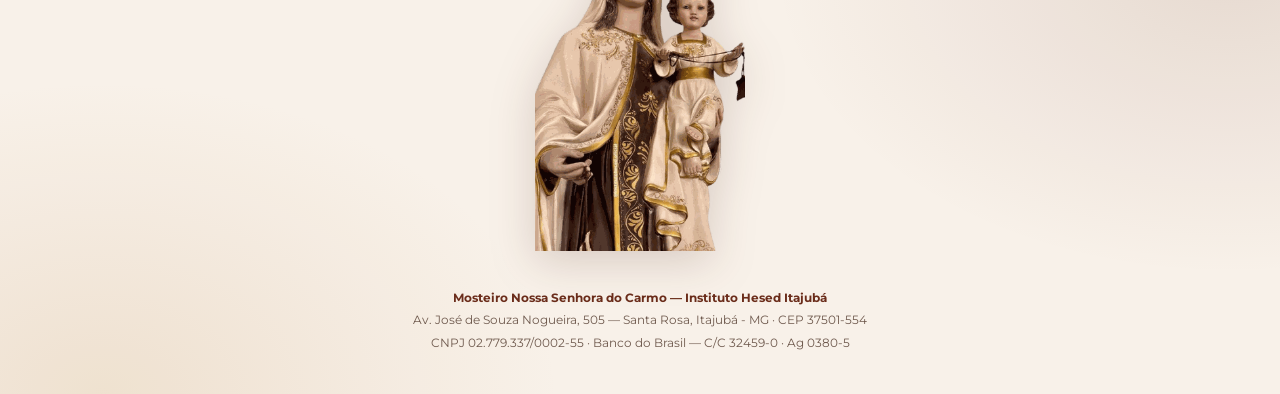
==== commit 4f1b7ecd: "Init commit" ====
--- a/historia.html
+++ b/historia.html
@@ -7,10 +7,25 @@
 <meta name="description" content="A história das irmãs do Instituto Hesed: da fundação em Fortaleza (1997) à chegada em Itajubá (2006) e à construção do Mosteiro Nossa Senhora do Carmo (2018).">
 <meta name="theme-color" content="#6b2d1b">
 
+<link rel="canonical" href="https://antoniodantas.github.io/campanha.hesed.itajuba/historia.html">
+
+<!-- ===== Pré-visualização em WhatsApp / redes sociais ===== -->
 <meta property="og:type" content="article">
+<meta property="og:site_name" content="Instituto Hesed Itajubá">
+<meta property="og:locale" content="pt_BR">
+<meta property="og:url" content="https://antoniodantas.github.io/campanha.hesed.itajuba/historia.html">
 <meta property="og:title" content="Nossa história — Instituto Hesed Itajubá">
-<meta property="og:description" content="Da adoração perpétua em Fortaleza à construção do Mosteiro Nossa Senhora do Carmo, em Itajubá - MG.">
-<meta property="og:image" content="assets/obra-topo.jpg">
+<meta property="og:description" content="Da adoração perpétua em Fortaleza (1997) à construção do Mosteiro Nossa Senhora do Carmo, em Itajubá - MG.">
+<meta property="og:image" content="https://antoniodantas.github.io/campanha.hesed.itajuba/assets/capa-historia.jpg">
+<meta property="og:image:secure_url" content="https://antoniodantas.github.io/campanha.hesed.itajuba/assets/capa-historia.jpg">
+<meta property="og:image:type" content="image/jpeg">
+<meta property="og:image:width" content="1200">
+<meta property="og:image:height" content="630">
+<meta property="og:image:alt" content="Mosteiro Nossa Senhora do Carmo em construção, em Itajubá - MG">
+<meta name="twitter:card" content="summary_large_image">
+<meta name="twitter:title" content="Nossa história — Instituto Hesed Itajubá">
+<meta name="twitter:description" content="Da adoração perpétua em Fortaleza (1997) à construção do Mosteiro Nossa Senhora do Carmo, em Itajubá - MG.">
+<meta name="twitter:image" content="https://antoniodantas.github.io/campanha.hesed.itajuba/assets/capa-historia.jpg">
 
 <link rel="icon" href="assets/logo-ihs.png">
 <link rel="preconnect" href="https://fonts.googleapis.com">
@@ -40,7 +55,7 @@
     <li>
       <span class="ano">30 de novembro de 1997 · Fortaleza (CE)</span>
       <h3>Origem do carisma</h3>
-      <p>O Instituto Hesed original foi fundado por <strong>Irmã Kelly Patrícia</strong> e <strong>Irmã Jane Madeleine</strong>, com foco na <em>adoração perpétua</em> e na <em>misericórdia divina</em> — o coração de tudo o que as irmãs vivem até hoje.</p>
+      <p>O Instituto Hesed foi fundado por <strong>Irmã Kelly Patrícia</strong> e <strong>Irmã Jane Madeleine</strong>, somos um instituto religioso de espiritualidade carmelita e Nossa Mãe Santíssima do Carmo é nossa Rainha, Modelo e Mestra da vida interior, alma enamorada que nos conduz à intimidade com Deus e à vida de oração.</p>
     </li>
     <li>
       <span class="ano">2006 · Itajubá (MG)</span>
@@ -50,14 +65,18 @@
     <li>
       <span class="ano">2018 · Santa Rosa, Itajubá</span>
       <h3>Construção do mosteiro</h3>
-      <p>Em 2018 as irmãs iniciaram a construção da <strong>sede própria do mosteiro</strong>. A estrutura principal foi erguida com doações e campanhas de fiéis, avançando por etapas — parte elétrica, hidráulica e acabamentos. A <strong>Campanha da Pintura</strong> é o passo atual dessa caminhada.</p>
+      <p>Em 2018 as irmãs iniciaram a construção da <strong>sede própria do mosteiro</strong>. A estrutura principal foi erguida com doações e campanhas de fiéis, avançando por etapas. A <strong>Campanha da Pintura</strong> é o passo atual dessa caminhada.</p>
     </li>
   </ol>
 
   <div class="galeria">
+    <figure class="destaque">
+      <img src="assets/irmas-comunidade.jpg" alt="As irmãs do Mosteiro Nossa Senhora do Carmo reunidas ao ar livre, em Itajubá - MG">
+      <figcaption>Irmãs do Mosteiro Nossa Senhora do Carmo — Hesed Itajubá</figcaption>
+    </figure>
     <figure>
       <img src="assets/irmas-1.jpg" alt="Irmã trabalhando no assentamento de azulejos na obra">
-      <figcaption>Acabamentos feitos pelas próprias irmãs</figcaption>
+      <figcaption>Alegria em cada detalhe</figcaption>
     </figure>
     <figure>
       <img src="assets/irmas-2.jpg" alt="Irmãs trabalhando no terreno do mosteiro">
@@ -160,6 +179,10 @@
   </div>
 </section>
 
+<section class="devocao">
+  <img src="assets/nsa-carmo.png" alt="Imagem de Nossa Senhora do Carmo com o Menino Jesus">
+</section>
+
 <footer class="rodape">
   <strong>Mosteiro Nossa Senhora do Carmo — Instituto Hesed Itajubá</strong><br>
   Av. José de Souza Nogueira, 505 — Santa Rosa, Itajubá - MG · CEP 37501-554<br>
@@ -169,5 +192,6 @@
 <div class="aviso" id="aviso" role="status" aria-live="polite"></div>
 
 <script src="js/main.js"></script>
+<script src="js/musica.js"></script>
 </body>
 </html>
--- a/css/style.css
+++ b/css/style.css
@@ -15,6 +15,7 @@
   --tinta-suave:   #6f5a4e;
   --ouro:          #c79a5b;
   --verde-zap:     #1f9d55;
+  --borda-env:     #c28a63;   /* contorno do envelope */
 
   --sombra-suave:  0 10px 30px rgba(74, 29, 15, .12);
   --sombra-forte:  0 24px 60px rgba(74, 29, 15, .22);
@@ -66,7 +67,7 @@
 .envelope-area{
   perspective:1600px;
   display:flex; flex-direction:column; align-items:center; gap:20px;
-  transition:opacity .55s ease, transform .55s ease;
+  transition:opacity 1.4s ease, transform 1.4s ease;
 }
 .palco.revelado .envelope-area{
   opacity:0; transform:translateY(-26px) scale(.92);
@@ -81,7 +82,7 @@
   background:transparent;
   cursor:pointer;
   transform-style:preserve-3d;
-  filter:drop-shadow(0 22px 34px rgba(74,29,15,.22));
+  filter:drop-shadow(0 22px 34px rgba(74,29,15,.28));
   transition:transform .4s ease;
 }
 .envelope:hover{ transform:translateY(-6px); }
@@ -90,7 +91,8 @@
 /* corpo de tras */
 .env-fundo{
   position:absolute; inset:0;
-  background:linear-gradient(160deg, #fffdfa 0%, var(--creme-2) 100%);
+  background:linear-gradient(160deg, #fffdf8 0%, #f2e2cd 100%);
+  border:1.3px solid var(--borda-env);
   border-radius:16px;
 }
 
@@ -103,24 +105,98 @@
   display:flex; flex-direction:column; align-items:center; justify-content:center;
   gap:8px; padding:12px;
   z-index:2;
-  transition:transform .85s cubic-bezier(.2,.9,.25,1) .25s;
+  transition:transform 4.2s cubic-bezier(.25,.9,.3,1) 1s;
 }
 .env-carta img{ width:min(22%, 62px); opacity:.92; }
-.env-carta span{
-  font-size:clamp(.62rem,2.4vw,.8rem); letter-spacing:.22em; text-transform:uppercase;
-  font-weight:800; color:var(--marrom); text-align:center; line-height:1.6;
+
+/* chamada da cartinha: discreta no tema, mas bem chamativa */
+.env-chamada{
+  display:flex; flex-direction:column; align-items:center;
+  gap:.55em; text-align:center; width:100%;
+}
+.env-chamada b{ display:block; font-weight:inherit; }
+
+.env-chamada-topo{
+  font-family:var(--sans);
+  font-size:clamp(.42rem,1.6vw,.56rem);
+  font-weight:800; letter-spacing:.18em; text-transform:uppercase;
+  color:#fff;
+  padding:.42em .95em .38em;
+  border-radius:999px;
+  background:linear-gradient(135deg, var(--terracota) 0%, var(--marrom) 100%);
+  box-shadow:0 3px 10px rgba(192,95,44,.35);
+}
+
+.env-chamada-forte{
+  font-family:var(--serif);
+  font-size:clamp(1.05rem,5vw,1.62rem);
+  font-weight:700; line-height:1.1; letter-spacing:-.005em;
+  background:linear-gradient(100deg,
+    var(--marrom-escuro) 0%,
+    var(--terracota)     34%,
+    var(--ouro)          50%,
+    var(--terracota)     66%,
+    var(--marrom-escuro) 100%);
+  background-size:230% 100%;
+  filter:drop-shadow(0 1px 0 rgba(255,255,255,.9));
+  -webkit-background-clip:text; background-clip:text;
+  -webkit-text-fill-color:transparent; color:var(--marrom);
+  animation:env-brilho 3.4s ease-in-out infinite;
+}
+@supports not ((-webkit-background-clip:text) or (background-clip:text)){
+  .env-chamada-forte{ background:none; -webkit-text-fill-color:currentColor; color:var(--marrom); }
+}
+
+@keyframes env-brilho{
+  0%,100%{ background-position:120% 50%; }
+  50%    { background-position:-20% 50%; }
+}
+
+/* fiozinho dourado com losango ao centro */
+.env-chamada-fio{
+  position:relative; width:52%; max-width:120px; height:1px; margin:.15em 0 .3em;
+  background:linear-gradient(90deg,
+    rgba(199,154,91,0) 0%, var(--ouro) 22%, var(--ouro) 78%, rgba(199,154,91,0) 100%);
+}
+.env-chamada-fio::after{
+  content:""; position:absolute; left:50%; top:50%;
+  width:5px; height:5px; margin:-2.5px 0 0 -2.5px;
+  background:var(--ouro); transform:rotate(45deg);
+}
+
+.env-chamada-pe{
+  font-family:var(--sans);
+  font-size:clamp(.5rem,2vw,.68rem);
+  font-weight:800; letter-spacing:.1em; text-transform:uppercase;
+  color:var(--marrom);
+  padding-bottom:.15em;
+  box-shadow:inset 0 -.42em 0 rgba(199,154,91,.34);
 }
 .envelope.aberto .env-carta{ transform:translateY(-58%) rotate(-1.2deg); }
 
 /* frente (bolso) */
 .env-frente{
   position:absolute; inset:0;
-  background:linear-gradient(175deg, #fffdfa 0%, var(--creme-2) 100%);
+  background-image:linear-gradient(175deg, #fdf4e7 0%, #eeddc4 100%);
   border-radius:16px;
-  clip-path:polygon(0 16%, 50% 56%, 100% 16%, 100% 100%, 0 100%);
+  clip-path:polygon(0 9%, 50% 38%, 100% 9%, 100% 100%, 0 100%);
   z-index:3;
-  background-image:linear-gradient(175deg, #fffdfa 0%, #f0e1cf 100%);
   box-shadow:inset 0 1px 0 rgba(255,255,255,.9);
+}
+
+/* "Campanha da Pintura" escrito na frente do envelope */
+.env-titulo{
+  position:absolute; left:4%; right:4%; top:45%; z-index:1;
+  text-align:center; line-height:1.22;
+  font-size:clamp(.96rem, 4.2vw, 1.5rem);
+  font-weight:800; letter-spacing:.02em; text-transform:uppercase;
+  color:var(--marrom);
+}
+.env-titulo small{
+  display:block; margin-top:35px; line-height:1.45;
+  font-size:.59em; font-weight:700; letter-spacing:.06em;
+  text-transform:none; font-style:italic;
+  color:var(--marrom-claro);
 }
 .env-frente::after{
   content:""; position:absolute; inset:0;
@@ -130,24 +206,40 @@
 
 /* aba superior */
 .env-aba{
-  position:absolute; left:0; right:0; top:0; height:58%;
-  background:linear-gradient(180deg, #fffdfa 0%, #f7ece0 100%);
-  clip-path:polygon(0 0, 100% 0, 100% 28%, 50% 100%, 0 28%);
+  position:absolute; left:0; right:0; top:0; height:40%;
+  background:linear-gradient(180deg, #fffbf3 0%, #f3e4cd 100%);
+  clip-path:polygon(0 0, 100% 0, 100% 22.5%, 50% 100%, 0 22.5%);
   transform-origin:top center;
   transform:rotateX(0deg);
   backface-visibility:hidden;
   z-index:4;
   border-radius:16px 16px 0 0;
-  filter:drop-shadow(0 2px 2px rgba(107,45,27,.16));
-  transition:transform .8s cubic-bezier(.6,-0.25,.35,1.25), z-index 0s .4s;
+  filter:drop-shadow(0 1.5px 1.5px rgba(107,45,27,.10));
+  transition:transform 2.4s cubic-bezier(.55,-0.18,.35,1.18), z-index 0s 1.25s;
 }
 .envelope.aberto .env-aba{ transform:rotateX(-176deg); z-index:1; }
+
+/* contornos marcados do envelope */
+.env-contorno{
+  position:absolute; inset:0; width:100%; height:100%;
+  z-index:6; pointer-events:none;
+}
+.env-contorno path,
+.env-aba-linha path{
+  fill:none; stroke:var(--borda-env); stroke-width:1.3;
+  stroke-linecap:round; stroke-linejoin:round;
+  vector-effect:non-scaling-stroke;
+}
+.env-aba-linha{
+  position:absolute; inset:0; width:100%; height:100%;
+}
+.env-aba-linha path{ stroke-width:2.6; }  /* metade some no recorte da aba */
 
 /* selo IHS na aba */
 .env-selo{
-  position:absolute; top:11%; left:50%; transform:translateX(-50%);
-  width:16%; max-width:74px; z-index:5;
-  transition:opacity .4s ease .1s;
+  position:absolute; top:8%; left:50%; transform:translateX(-50%);
+  width:13.5%; max-width:62px; z-index:5;
+  transition:opacity .7s ease .15s;
 }
 .envelope.aberto .env-selo{ opacity:0; }
 
@@ -173,7 +265,7 @@
   box-shadow:var(--sombra-forte);
   padding:clamp(22px, 4vw, 44px);
   opacity:0; transform:translateY(34px) scale(.965);
-  transition:opacity .7s ease .18s, transform .7s cubic-bezier(.2,.9,.25,1) .18s;
+  transition:opacity 1.6s ease .25s, transform 1.6s cubic-bezier(.2,.9,.25,1) .25s;
   border:1px solid rgba(107,45,27,.10);
 }
 .palco.revelado .carta{ opacity:1; transform:none; }
@@ -385,6 +477,25 @@
 .galeria figure:hover img{ transform:scale(1.05); }
 .galeria figcaption{ padding:10px 12px; font-size:.78rem; color:var(--tinta-suave); text-align:center; }
 
+/* Nossa Senhora do Carmo, entre os links e o rodape */
+.devocao{
+  background:rgba(107,45,27,.02);
+  padding:10px 22px 34px; text-align:center;
+}
+.devocao img{
+  width:min(210px, 46vw); height:auto; margin:0 auto;
+  filter:drop-shadow(0 10px 22px rgba(74,29,15,.18));
+}
+.devocao p{
+  margin:14px 0 0; font-size:.78rem; letter-spacing:.16em;
+  text-transform:uppercase; font-weight:700; color:var(--marrom-claro);
+}
+
+/* foto da comunidade: ocupa a linha inteira */
+.galeria .destaque{ grid-column:1 / -1; }
+.galeria .destaque img{ height:clamp(240px, 44vw, 430px); object-position:50% 34%; }
+.galeria .destaque figcaption{ font-size:.86rem; font-weight:600; color:var(--marrom); padding:14px 12px; }
+
 .citacao{
   margin:40px 0 0; padding:24px 26px;
   border-left:4px solid var(--ouro); background:rgba(199,154,91,.10);
@@ -435,11 +546,74 @@
 .link-destaque .seta{ color:rgba(255,255,255,.8); }
 
 .rodape{
-  padding:26px 22px 40px; text-align:center;
+  padding:2px 22px 40px; text-align:center;
   font-size:.78rem; line-height:1.8; color:var(--tinta-suave);
   background:rgba(107,45,27,.02);
 }
 .rodape strong{ color:var(--marrom); }
+
+/* ============================================================
+   6. MUSICA DE FUNDO
+   ============================================================ */
+
+/* player do YouTube: fica fora da tela, so o som interessa */
+.musica-yt{
+  position:fixed; left:-9999px; top:0;
+  width:1px; height:1px; overflow:hidden;
+  opacity:0; pointer-events:none;
+}
+
+.musica-btn{
+  position:fixed; left:18px; bottom:18px; z-index:70;
+  display:inline-flex; align-items:center; gap:9px;
+  padding:10px 16px 10px 13px;
+  border:1px solid rgba(194,138,99,.55);
+  border-radius:999px;
+  background:rgba(255,255,255,.92);
+  -webkit-backdrop-filter:blur(6px); backdrop-filter:blur(6px);
+  color:var(--marrom);
+  font-family:var(--sans); font-size:.78rem; font-weight:700;
+  letter-spacing:.02em;
+  box-shadow:var(--sombra-suave);
+  cursor:pointer;
+  transition:transform .25s ease, box-shadow .25s ease, background .25s ease;
+}
+.musica-btn:hover{ transform:translateY(-2px); box-shadow:var(--sombra-forte); }
+.musica-btn:focus-visible{ outline:3px solid var(--ouro); outline-offset:3px; }
+.musica-btn.tocando{
+  background:var(--marrom); border-color:var(--marrom-escuro); color:#fff;
+}
+
+/* barrinhas do equalizador */
+.musica-icone{
+  display:inline-flex; align-items:flex-end; gap:2px;
+  width:16px; height:14px;
+}
+.musica-icone i{
+  flex:1; border-radius:2px;
+  background:currentColor;
+  height:35%;
+  transition:height .25s ease;
+}
+.musica-btn.tocando .musica-icone i{
+  animation:musica-pulso 1.05s ease-in-out infinite;
+}
+.musica-btn.tocando .musica-icone i:nth-child(2){ animation-delay:.18s; }
+.musica-btn.tocando .musica-icone i:nth-child(3){ animation-delay:.36s; }
+.musica-btn.tocando .musica-icone i:nth-child(4){ animation-delay:.54s; }
+
+@keyframes musica-pulso{
+  0%,100%{ height:28%; }
+  50%    { height:100%; }
+}
+
+@media (max-width: 640px){
+  .musica-btn{ left:12px; bottom:12px; padding:9px 14px 9px 11px; font-size:.72rem; }
+}
+
+@media (prefers-reduced-motion: reduce){
+  .musica-btn.tocando .musica-icone i{ animation:none; height:70%; }
+}
 
 /* ============================================================
    5. RESPONSIVO / ACESSIBILIDADE
@@ -460,6 +634,6 @@
 }
 
 @media print{
-  .envelope-area,.dica,.fechar-envelope,.voltar{ display:none !important; }
+  .envelope-area,.dica,.fechar-envelope,.voltar,.musica-btn{ display:none !important; }
   .carta{ opacity:1 !important; transform:none !important; box-shadow:none; }
 }
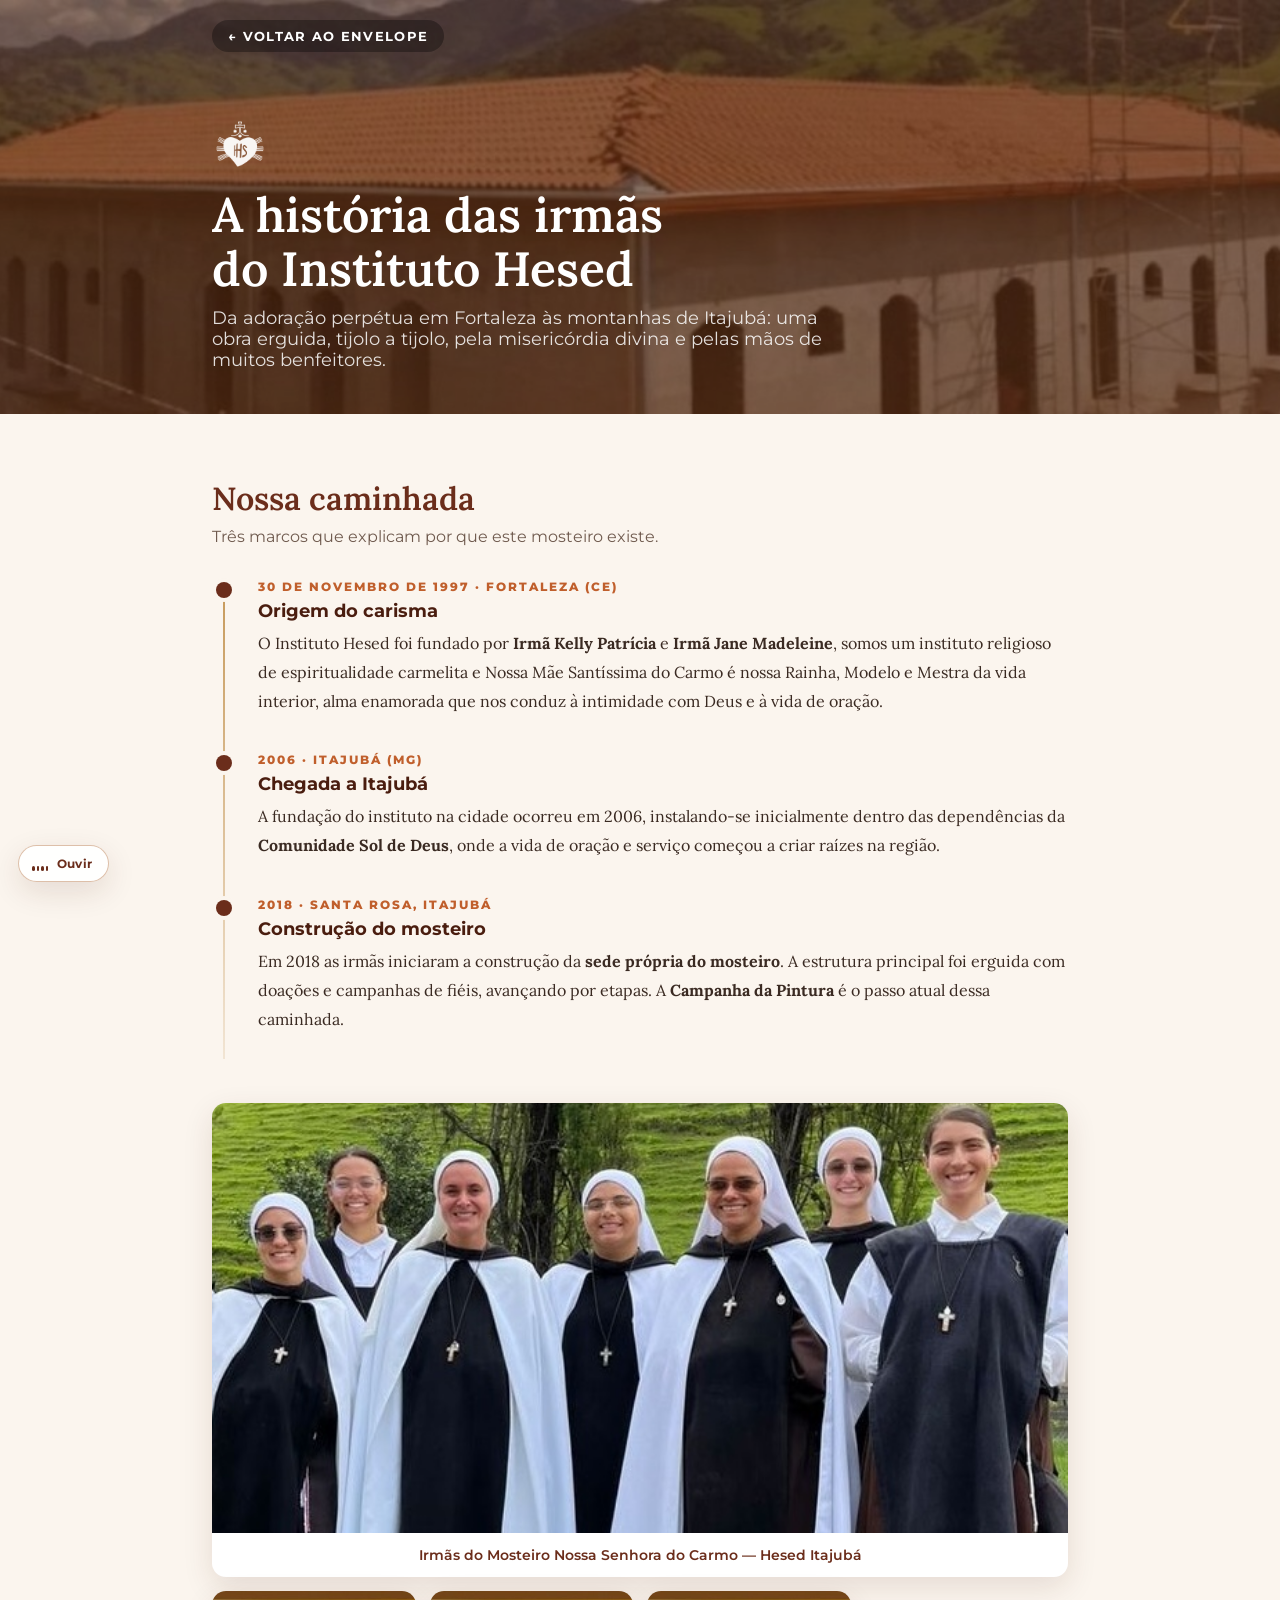
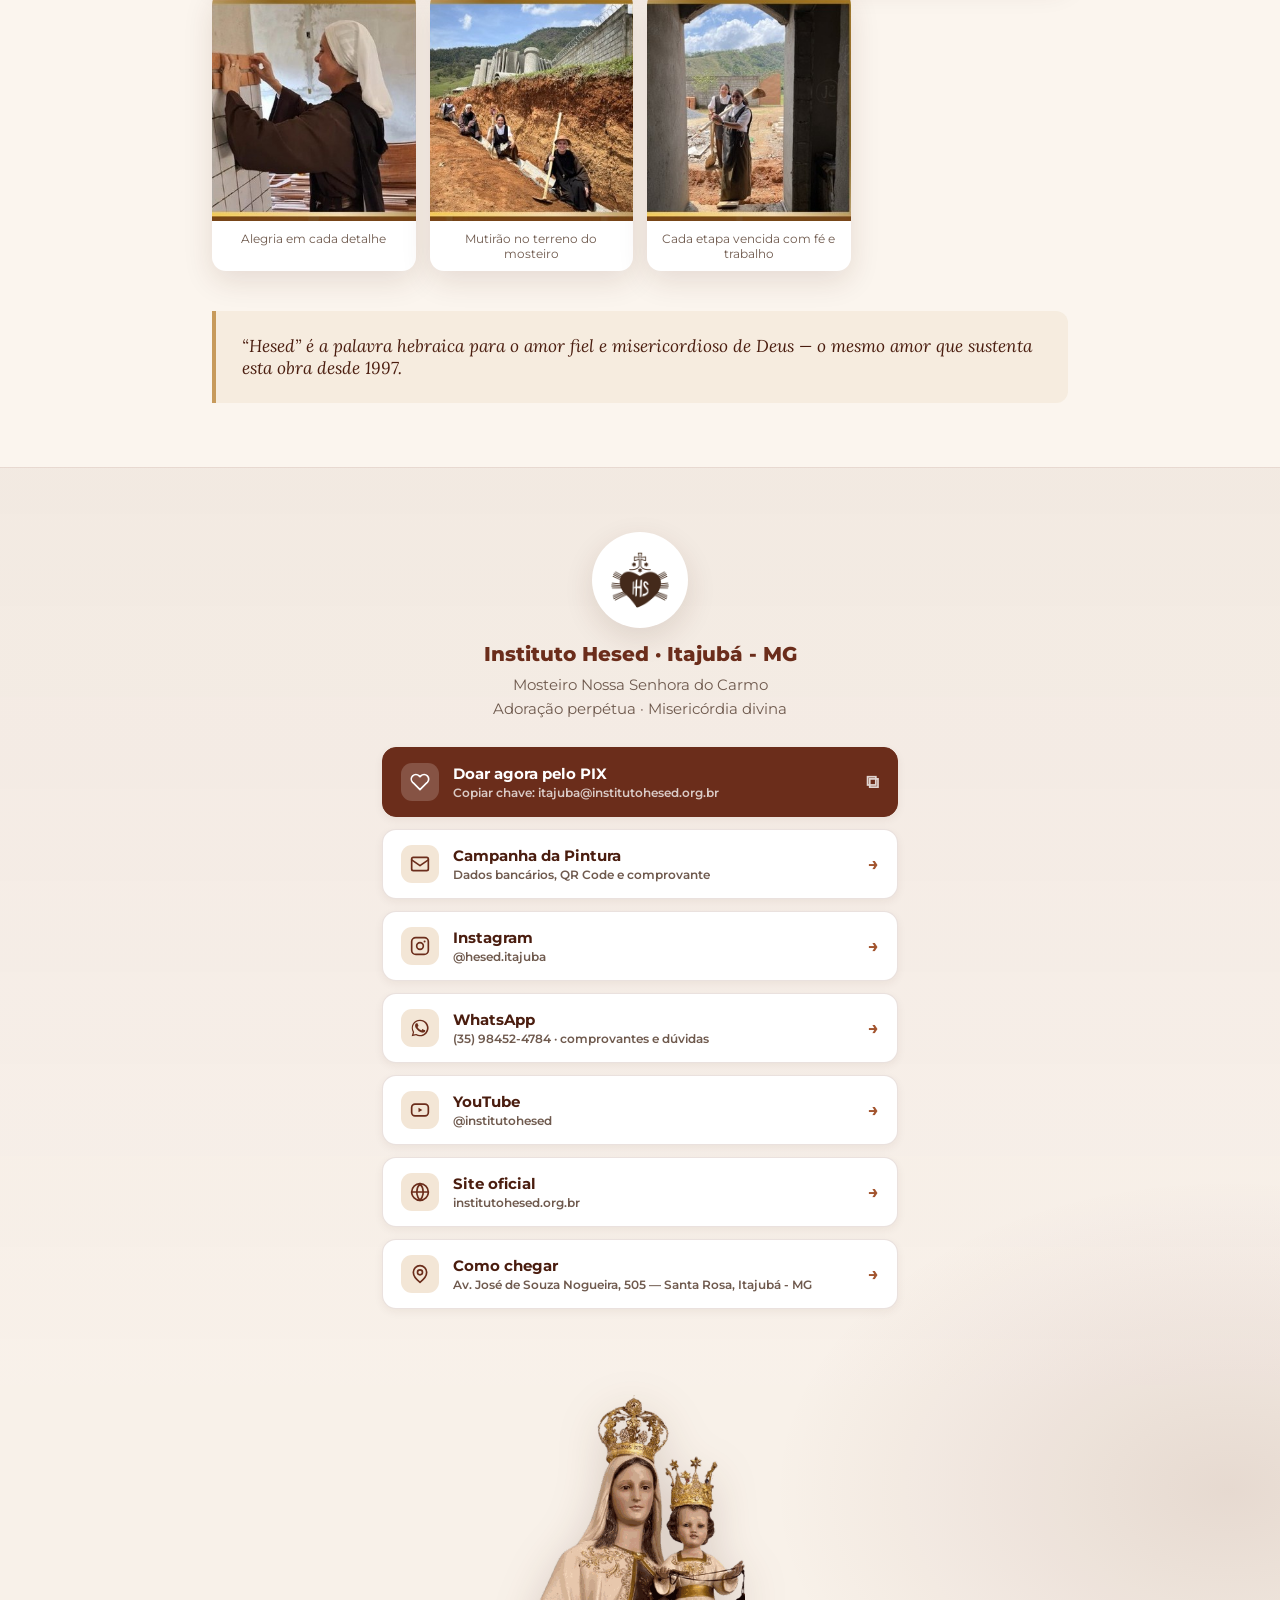
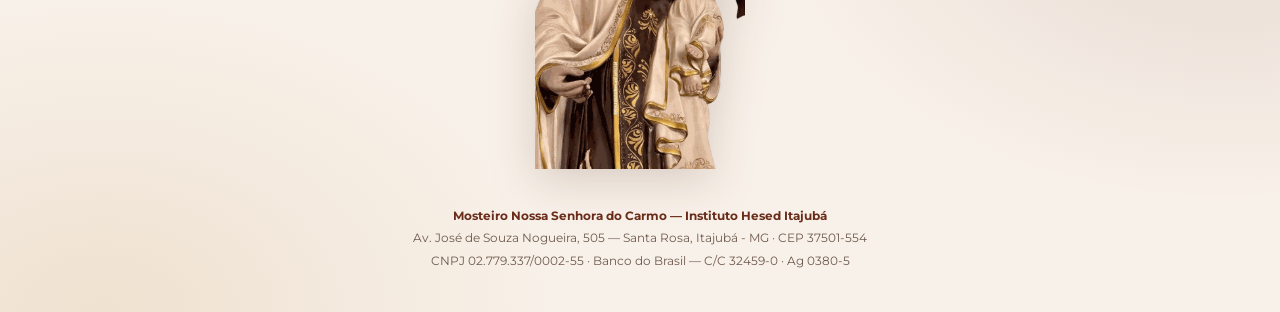
==== commit 05934f60: "Removendo email" ====
--- a/historia.html
+++ b/historia.html
@@ -149,14 +149,6 @@
       <span class="seta" aria-hidden="true">→</span>
     </a>
 
-    <a class="link-item" href="mailto:itajuba@institutohesed.org.br">
-      <span class="ico" aria-hidden="true">
-        <svg viewBox="0 0 24 24" fill="none" stroke="currentColor" stroke-width="2" stroke-linecap="round" stroke-linejoin="round"><rect x="2" y="4" width="20" height="16" rx="2"/><path d="m22 6-10 7L2 6"/></svg>
-      </span>
-      <span class="txt">E-mail<small>itajuba@institutohesed.org.br</small></span>
-      <span class="seta" aria-hidden="true">→</span>
-    </a>
-
     <a class="link-item" href="https://www.google.com/maps/search/?api=1&query=Av.+Jos%C3%A9+de+Souza+Nogueira+505+Santa+Rosa+Itajub%C3%A1+MG" target="_blank" rel="noopener">
       <span class="ico" aria-hidden="true">
         <svg viewBox="0 0 24 24" fill="none" stroke="currentColor" stroke-width="2" stroke-linecap="round" stroke-linejoin="round"><path d="M20 10c0 6-8 12-8 12s-8-6-8-12a8 8 0 0 1 16 0z"/><circle cx="12" cy="10" r="3"/></svg>
--- a/css/style.css
+++ b/css/style.css
@@ -33,6 +33,7 @@
 body{
   margin:0;
   min-height:100vh;
+  display:flex; flex-direction:column;
   font-family:var(--sans);
   color:var(--tinta);
   background:
@@ -57,6 +58,8 @@
 
 .palco{
   position:relative;
+  flex:1 0 auto;
+  min-height:100vh;      /* reserva para navegadores antigos */
   min-height:100svh;
   display:flex; flex-direction:column;
   align-items:center; justify-content:center;
@@ -65,6 +68,7 @@
 }
 
 .envelope-area{
+  margin:auto 0;         /* mantem o envelope no centro da tela */
   perspective:1600px;
   display:flex; flex-direction:column; align-items:center; gap:20px;
   transition:opacity 1.4s ease, transform 1.4s ease;
@@ -269,6 +273,12 @@
   border:1px solid rgba(107,45,27,.10);
 }
 .palco.revelado .carta{ opacity:1; transform:none; }
+/* enquanto a carta ainda esta invisivel ela fica fora do fluxo,
+   senao o envelope "pula" para cima assim que o envelope e clicado */
+.palco:not(.revelado) .carta{
+  position:absolute; left:50%; top:0; transform:translateX(-50%) translateY(34px) scale(.965);
+  pointer-events:none;
+}
 
 .carta-topo{ text-align:center; }
 .carta-logo{ width:64px; margin:0 auto 14px; }
@@ -637,3 +647,33 @@
   .envelope-area,.dica,.fechar-envelope,.voltar,.musica-btn{ display:none !important; }
   .carta{ opacity:1 !important; transform:none !important; box-shadow:none; }
 }
+
+/* ===================== PEDIDO DE ORAÇÃO ===================== */
+.capa-oracao img.capa-foto{ object-fit:contain; object-position:center; opacity:.4; }
+
+.form-oracao{ display:block; max-width:620px; margin:0 auto; }
+.form-oracao label{
+  display:block; margin:18px 0 7px;
+  font-family:var(--sans); font-size:.78rem; font-weight:700;
+  letter-spacing:.12em; text-transform:uppercase; color:var(--tinta-suave);
+}
+.form-oracao label small{ font-weight:600; letter-spacing:.06em; text-transform:none; }
+.form-oracao textarea,
+.form-oracao input[type="text"]{
+  width:100%; box-sizing:border-box;
+  font-family:var(--serif); font-size:1rem; color:var(--tinta);
+  background:#fff; border:0; border-radius:14px; padding:14px 16px;
+  box-shadow:inset 0 0 0 2px rgba(107,45,27,.22);
+}
+.form-oracao textarea{ resize:vertical; line-height:1.6; }
+.form-oracao textarea:focus,
+.form-oracao input[type="text"]:focus{
+  outline:none; box-shadow:inset 0 0 0 2px var(--marrom);
+}
+.form-botoes{ display:flex; flex-wrap:wrap; gap:12px; margin-top:22px; }
+.form-status{
+  margin:16px 0 0; font-size:.9rem; font-weight:600; color:var(--marrom-escuro);
+  min-height:1.2em;
+}
+.link-oracao{ background:linear-gradient(160deg, #f0e2d5, #d9c1ac); }
+.link-oracao img{ object-fit:contain; padding:10px 0; }
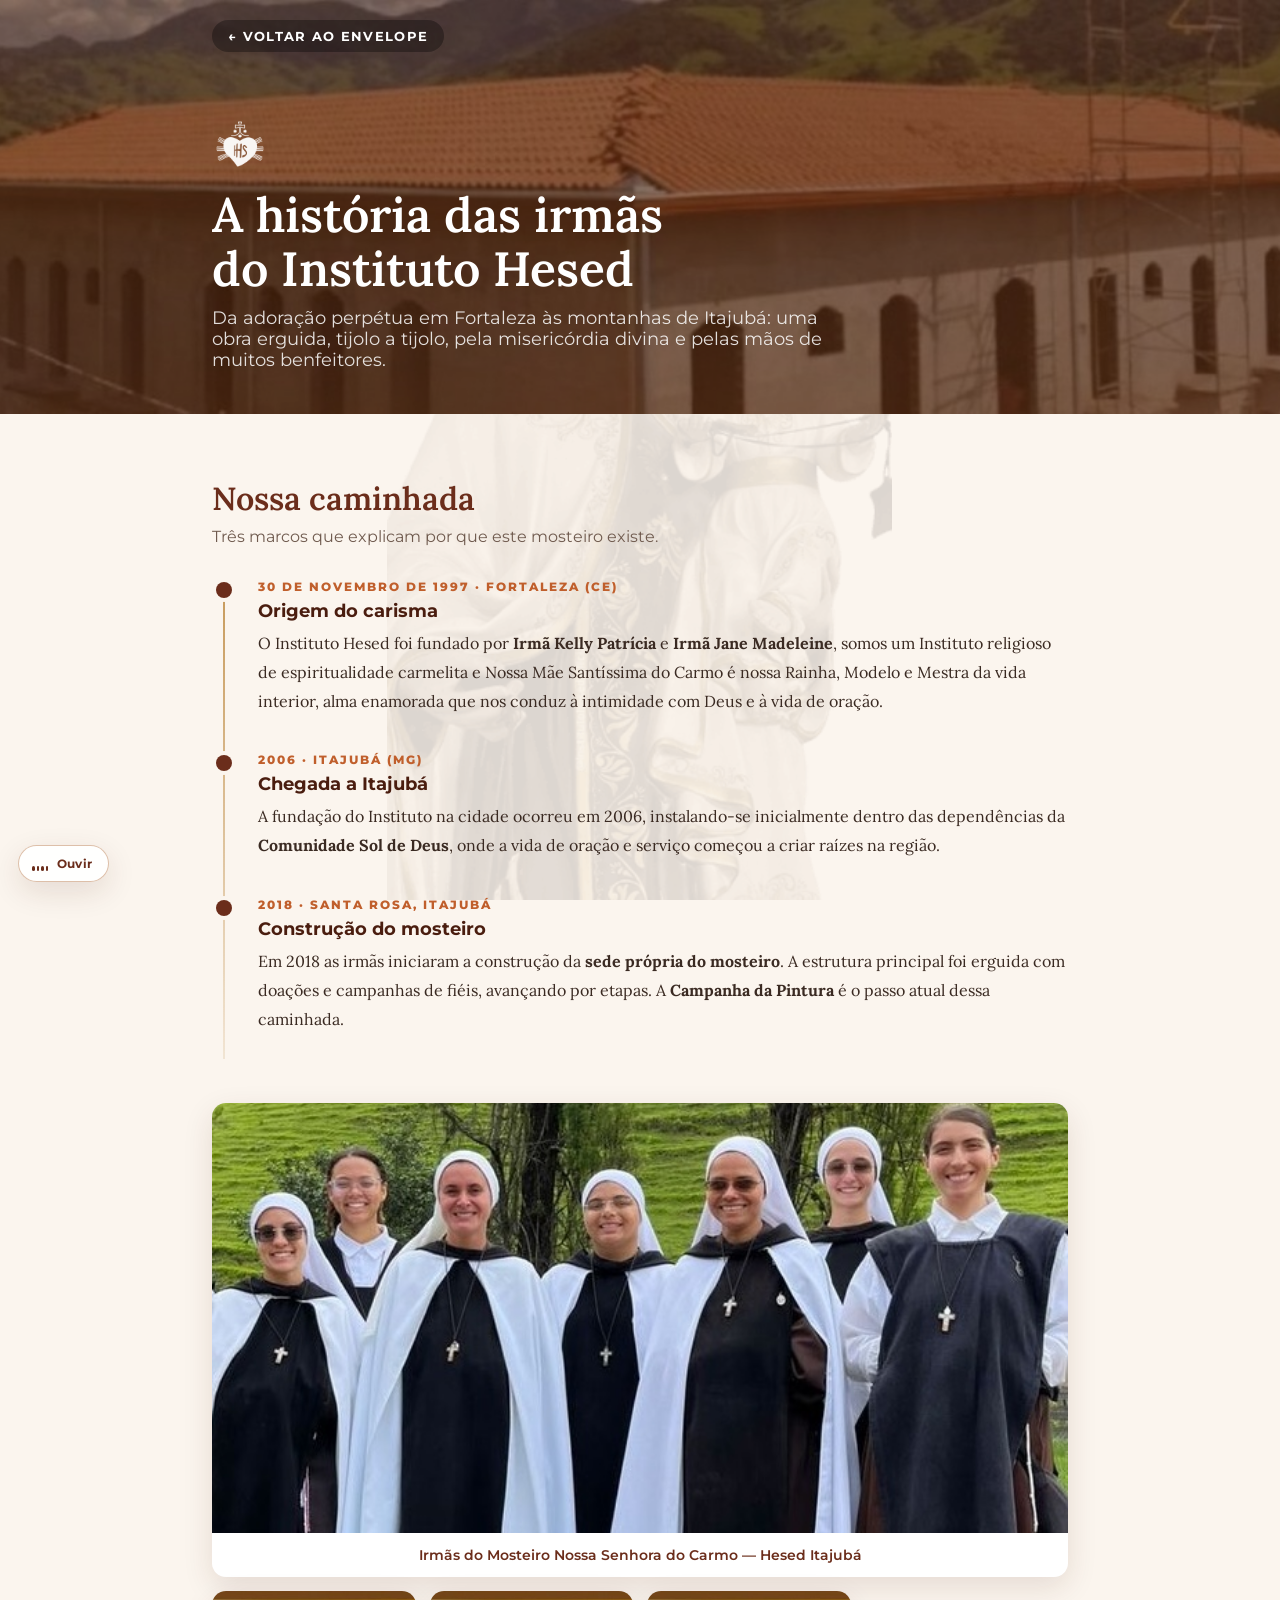
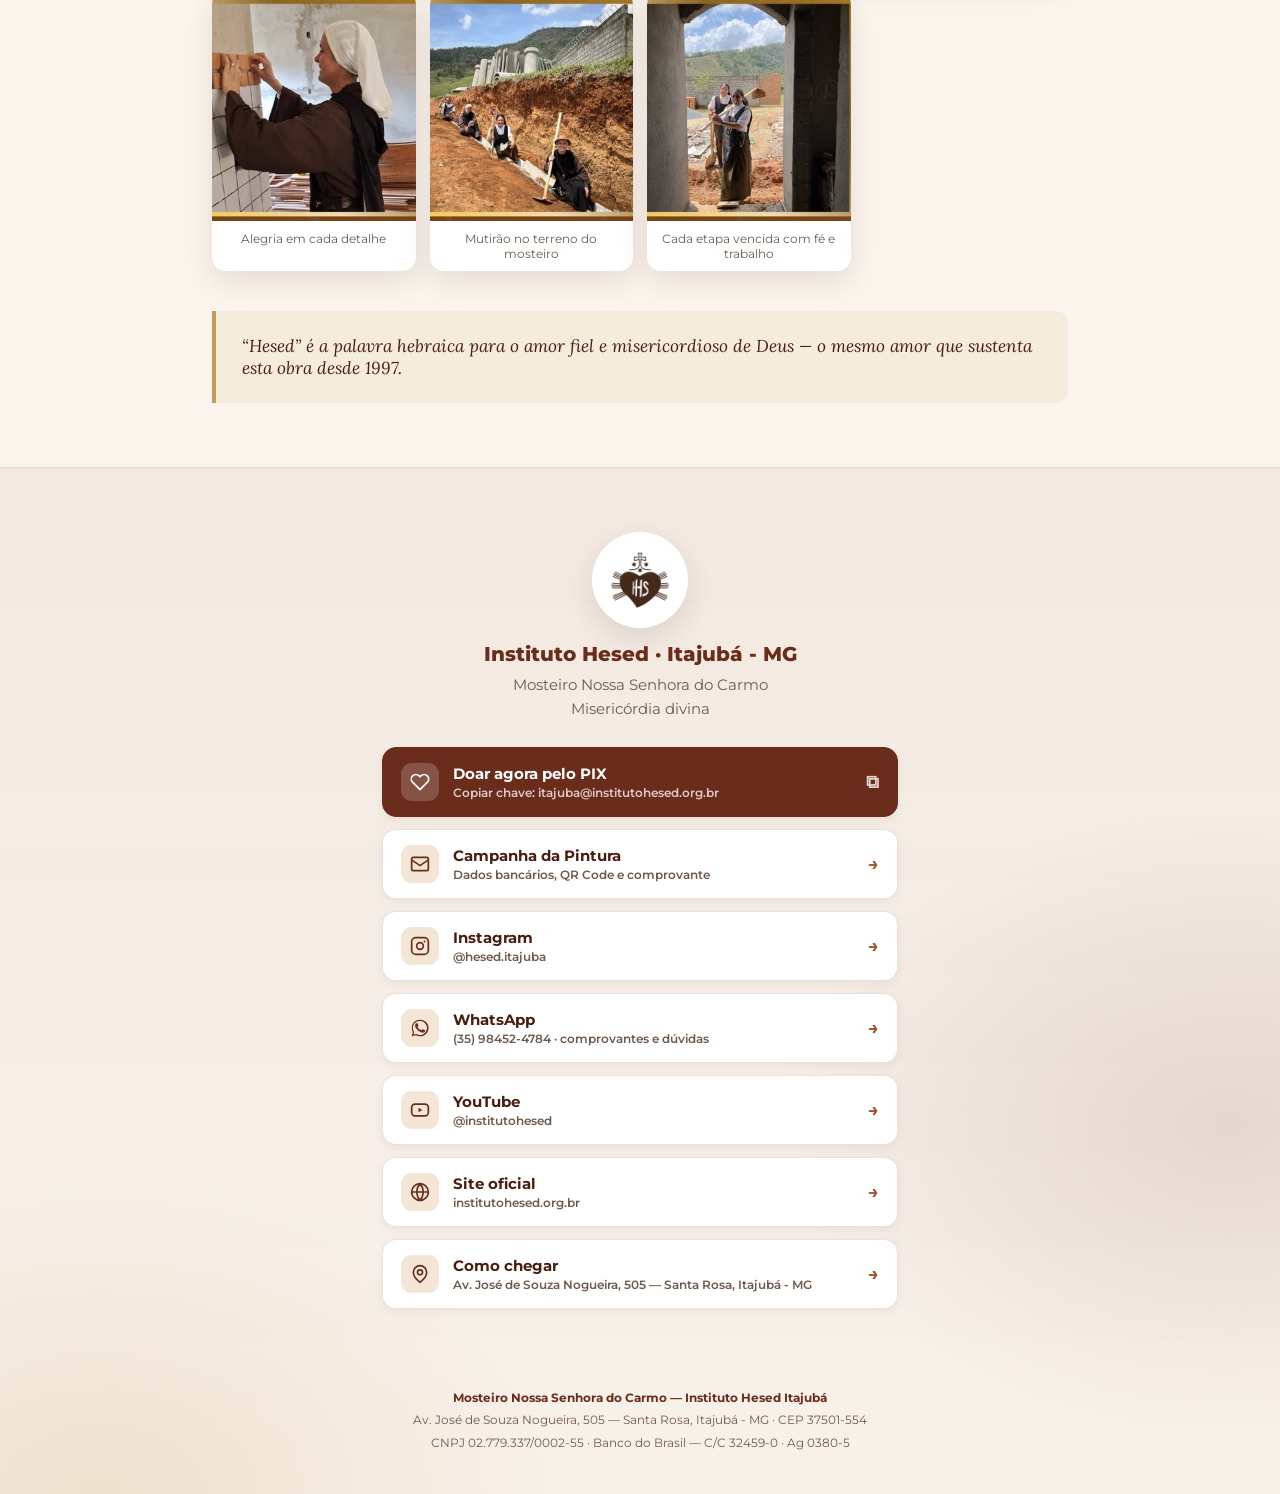
==== commit 08636ad8: "Novos ajustes" ====
--- a/historia.html
+++ b/historia.html
@@ -55,12 +55,12 @@
     <li>
       <span class="ano">30 de novembro de 1997 · Fortaleza (CE)</span>
       <h3>Origem do carisma</h3>
-      <p>O Instituto Hesed foi fundado por <strong>Irmã Kelly Patrícia</strong> e <strong>Irmã Jane Madeleine</strong>, somos um instituto religioso de espiritualidade carmelita e Nossa Mãe Santíssima do Carmo é nossa Rainha, Modelo e Mestra da vida interior, alma enamorada que nos conduz à intimidade com Deus e à vida de oração.</p>
+      <p>O Instituto Hesed foi fundado por <strong>Irmã Kelly Patrícia</strong> e <strong>Irmã Jane Madeleine</strong>, somos um Instituto religioso de espiritualidade carmelita e Nossa Mãe Santíssima do Carmo é nossa Rainha, Modelo e Mestra da vida interior, alma enamorada que nos conduz à intimidade com Deus e à vida de oração.</p>
     </li>
     <li>
       <span class="ano">2006 · Itajubá (MG)</span>
       <h3>Chegada a Itajubá</h3>
-      <p>A fundação do instituto na cidade ocorreu em 2006, instalando-se inicialmente dentro das dependências da <strong>Comunidade Sol de Deus</strong>, onde a vida de oração e serviço começou a criar raízes na região.</p>
+      <p>A fundação do Instituto na cidade ocorreu em 2006, instalando-se inicialmente dentro das dependências da <strong>Comunidade Sol de Deus</strong>, onde a vida de oração e serviço começou a criar raízes na região.</p>
     </li>
     <li>
       <span class="ano">2018 · Santa Rosa, Itajubá</span>
@@ -98,7 +98,7 @@
   <div class="links-inner">
     <div class="links-avatar"><img src="assets/logo-ihs.png" alt="Brasão do Instituto Hesed"></div>
     <h2 class="links-nome">Instituto Hesed · Itajubá - MG</h2>
-    <p class="links-bio">Mosteiro Nossa Senhora do Carmo<br>Adoração perpétua · Misericórdia divina</p>
+    <p class="links-bio">Mosteiro Nossa Senhora do Carmo <br>Misericórdia divina</p>
 
     <!-- Doação em destaque -->
     <button type="button" class="link-item link-destaque" data-copiar="itajuba@institutohesed.org.br">
@@ -171,10 +171,6 @@
   </div>
 </section>
 
-<section class="devocao">
-  <img src="assets/nsa-carmo.png" alt="Imagem de Nossa Senhora do Carmo com o Menino Jesus">
-</section>
-
 <footer class="rodape">
   <strong>Mosteiro Nossa Senhora do Carmo — Instituto Hesed Itajubá</strong><br>
   Av. José de Souza Nogueira, 505 — Santa Rosa, Itajubá - MG · CEP 37501-554<br>
--- a/css/style.css
+++ b/css/style.css
@@ -11,11 +11,13 @@
   --creme:         #fbf5ee;
   --creme-2:       #f3e6d6;
   --papel:         #ffffff;
+  --papel-vidro:   rgba(255,255,255,.82);  /* papel que deixa ver a marca d'agua */
   --tinta:         #3a2a22;
   --tinta-suave:   #6f5a4e;
   --ouro:          #c79a5b;
   --verde-zap:     #1f9d55;
   --borda-env:     #c28a63;   /* contorno do envelope */
+  --marca-agua:    .13;       /* forca da marca d'agua de N. Sra. do Carmo */
 
   --sombra-suave:  0 10px 30px rgba(74, 29, 15, .12);
   --sombra-forte:  0 24px 60px rgba(74, 29, 15, .22);
@@ -42,6 +44,20 @@
     radial-gradient(760px 520px at 96% 88%, rgba(107,45,27,.12) 0%, rgba(107,45,27,0) 60%),
     var(--creme);
   -webkit-font-smoothing:antialiased;
+}
+
+/* marca d'agua: Nossa Senhora do Carmo ao fundo de todo o site.
+   Fica presa a tela (fixed) e sobe do rodape ate o topo, atras de tudo. */
+body::before{
+  content:"";
+  position:fixed; inset:0; z-index:-1;
+  pointer-events:none;
+  background-image:url("../assets/nsa-carmo.png");
+  background-repeat:no-repeat;
+  background-position:center bottom;
+  background-size:auto 100%;
+  opacity:var(--marca-agua);
+  filter:saturate(.62) contrast(.94);
 }
 
 img{ max-width:100%; display:block; }
@@ -264,7 +280,7 @@
 
 .carta{
   width:min(100%, 860px);
-  background:var(--papel);
+  background:var(--papel-vidro);
   border-radius:var(--raio);
   box-shadow:var(--sombra-forte);
   padding:clamp(22px, 4vw, 44px);
@@ -486,20 +502,6 @@
 .galeria img{ width:100%; height:230px; object-fit:cover; transition:transform .5s ease; }
 .galeria figure:hover img{ transform:scale(1.05); }
 .galeria figcaption{ padding:10px 12px; font-size:.78rem; color:var(--tinta-suave); text-align:center; }
-
-/* Nossa Senhora do Carmo, entre os links e o rodape */
-.devocao{
-  background:rgba(107,45,27,.02);
-  padding:10px 22px 34px; text-align:center;
-}
-.devocao img{
-  width:min(210px, 46vw); height:auto; margin:0 auto;
-  filter:drop-shadow(0 10px 22px rgba(74,29,15,.18));
-}
-.devocao p{
-  margin:14px 0 0; font-size:.78rem; letter-spacing:.16em;
-  text-transform:uppercase; font-weight:700; color:var(--marrom-claro);
-}
 
 /* foto da comunidade: ocupa a linha inteira */
 .galeria .destaque{ grid-column:1 / -1; }
@@ -644,12 +646,14 @@
 }
 
 @media print{
+  body::before{ display:none !important; }
   .envelope-area,.dica,.fechar-envelope,.voltar,.musica-btn{ display:none !important; }
   .carta{ opacity:1 !important; transform:none !important; box-shadow:none; }
 }
 
 /* ===================== PEDIDO DE ORAÇÃO ===================== */
-.capa-oracao img.capa-foto{ object-fit:contain; object-position:center; opacity:.4; }
+/* a capa nao repete a imagem: quem faz esse papel agora e a marca d'agua */
+.capa-oracao{ min-height:clamp(200px, 30vh, 280px); }
 
 .form-oracao{ display:block; max-width:620px; margin:0 auto; }
 .form-oracao label{
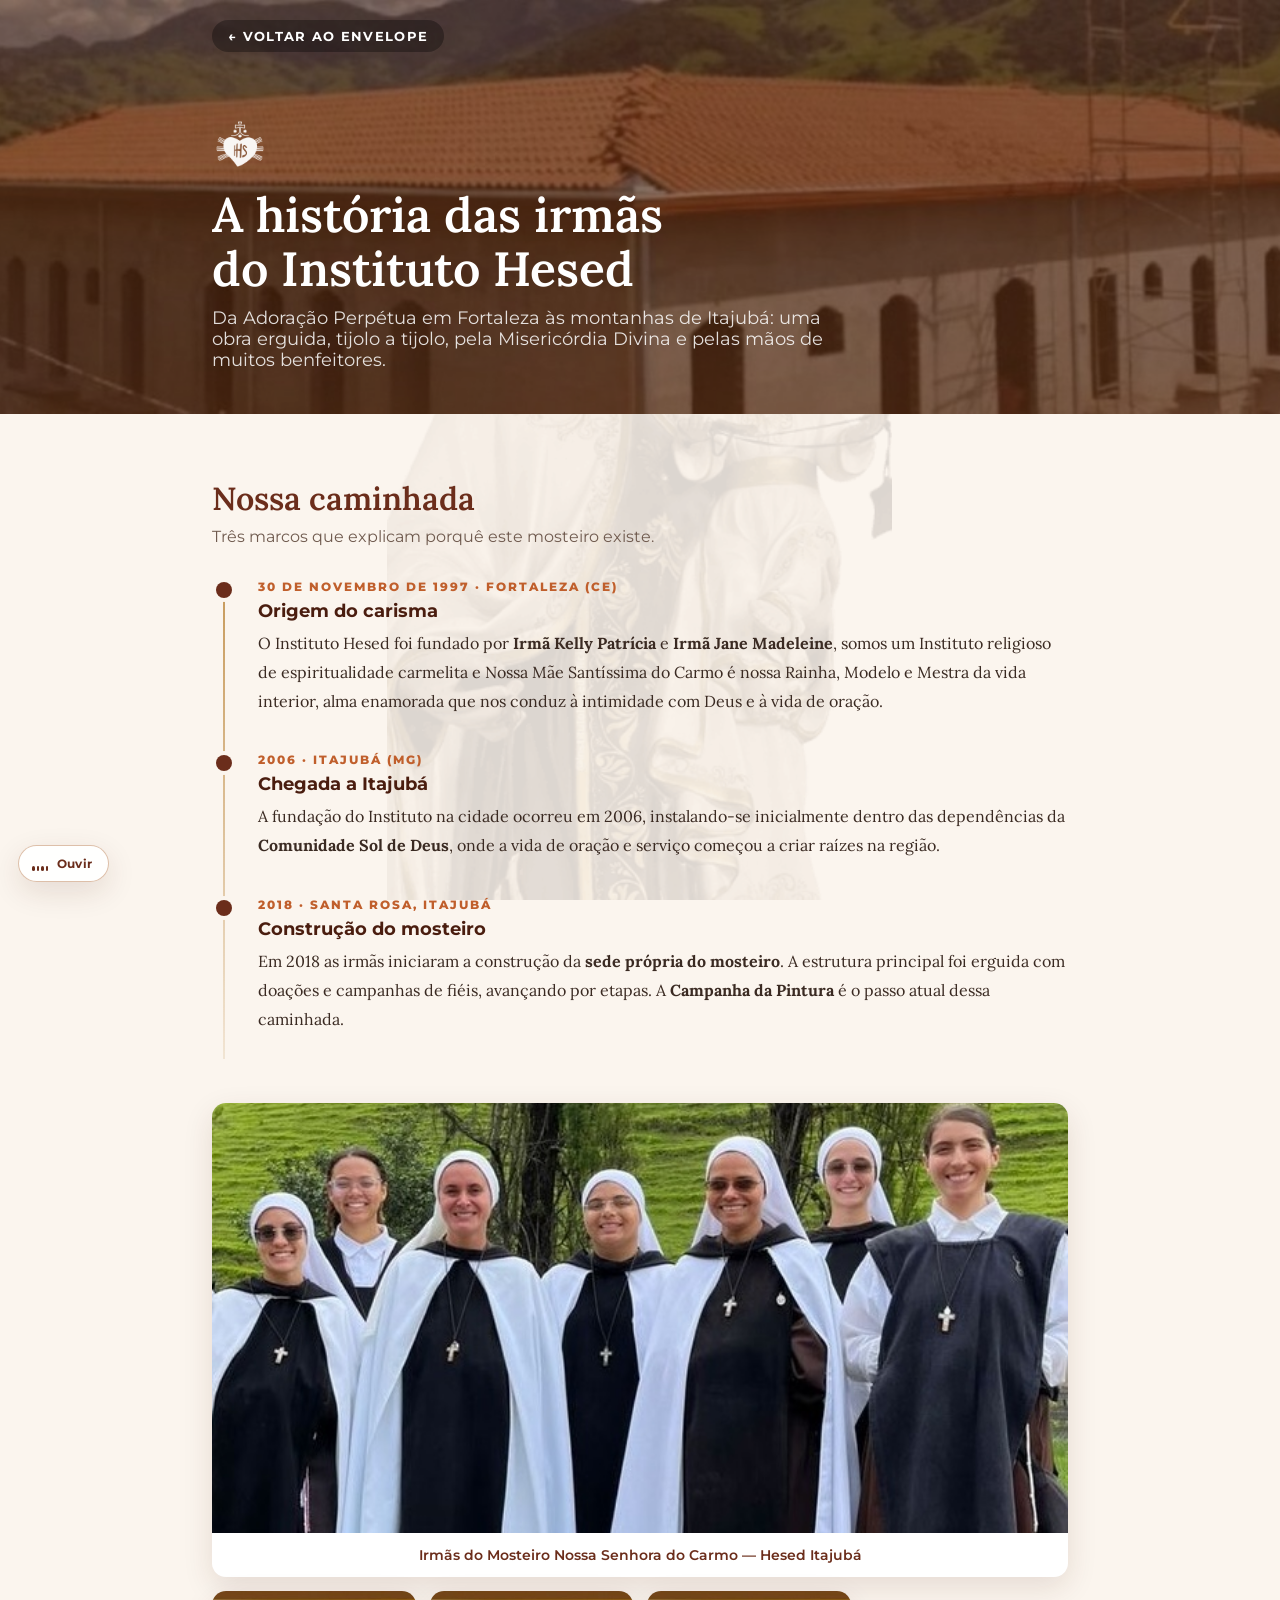
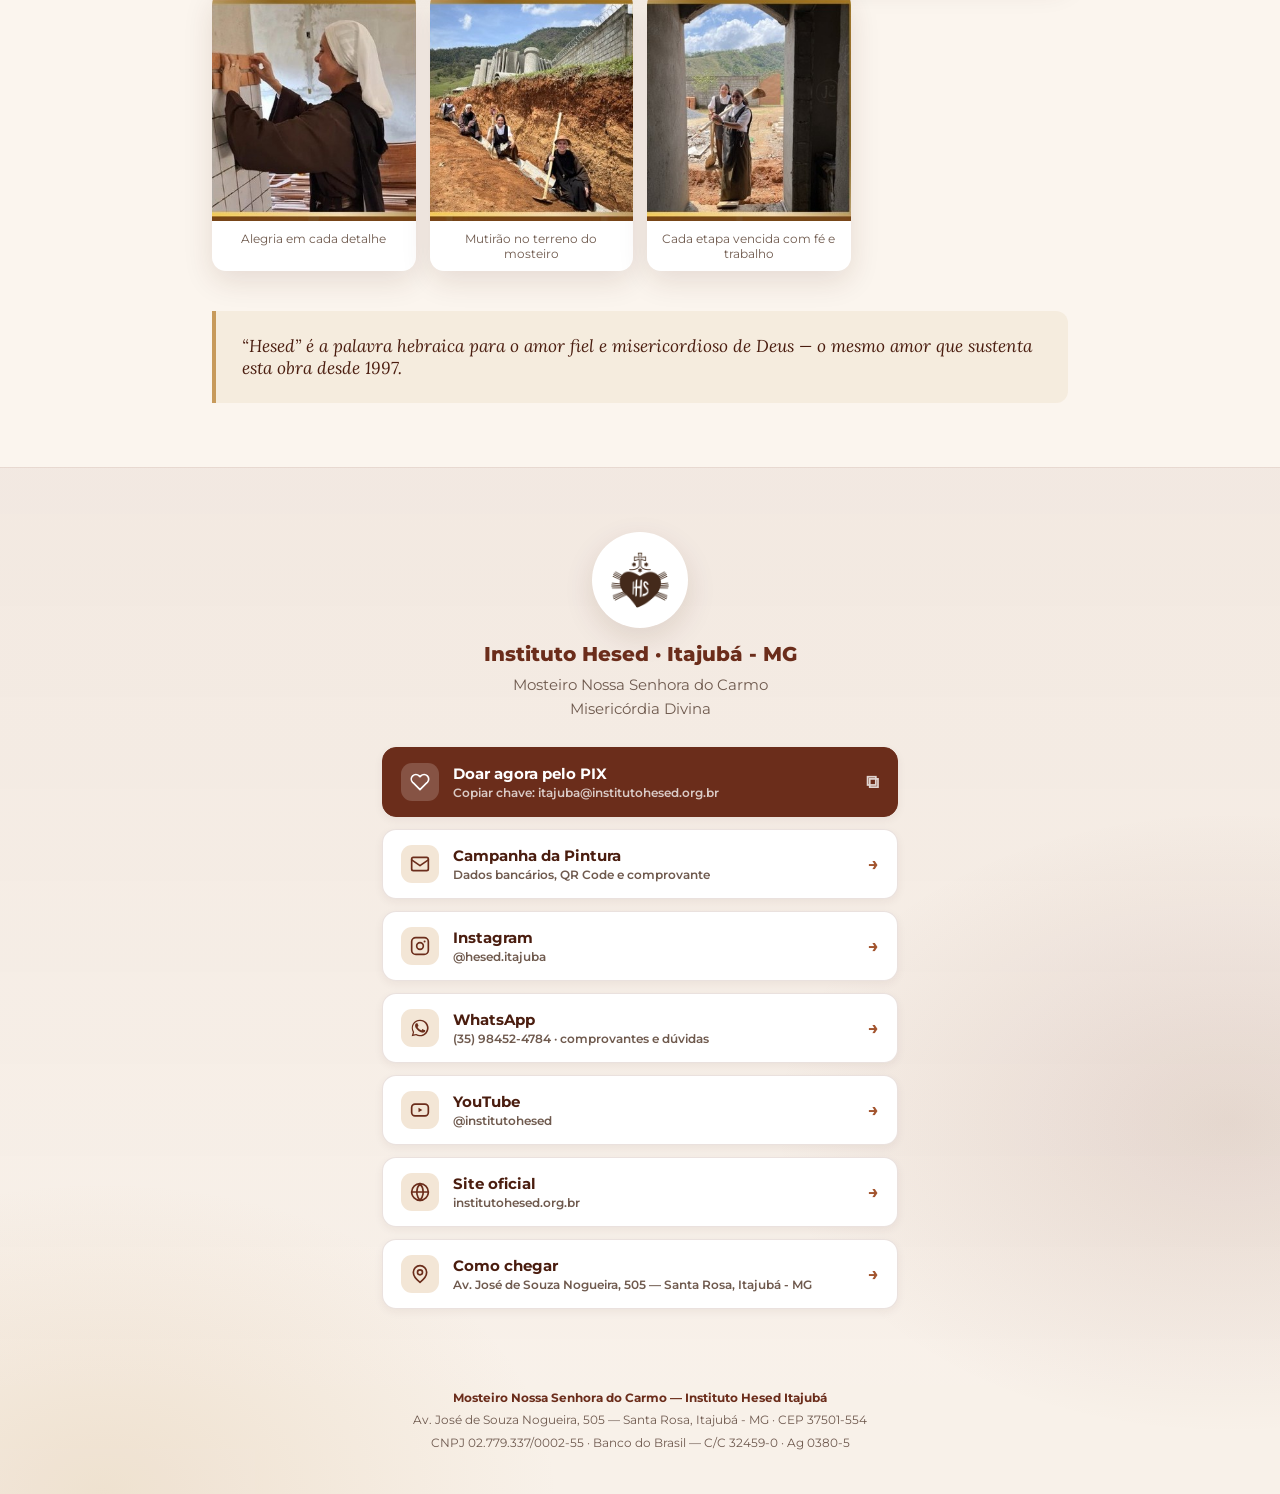
==== commit 430ef896: "Ajustes de pt" ====
--- a/historia.html
+++ b/historia.html
@@ -15,7 +15,7 @@
 <meta property="og:locale" content="pt_BR">
 <meta property="og:url" content="https://antoniodantas.github.io/campanha.hesed.itajuba/historia.html">
 <meta property="og:title" content="Nossa história — Instituto Hesed Itajubá">
-<meta property="og:description" content="Da adoração perpétua em Fortaleza (1997) à construção do Mosteiro Nossa Senhora do Carmo, em Itajubá - MG.">
+<meta property="og:description" content="Da Adoração Perpétua em Fortaleza (1997) à construção do Mosteiro Nossa Senhora do Carmo, em Itajubá - MG.">
 <meta property="og:image" content="https://antoniodantas.github.io/campanha.hesed.itajuba/assets/capa-historia.jpg">
 <meta property="og:image:secure_url" content="https://antoniodantas.github.io/campanha.hesed.itajuba/assets/capa-historia.jpg">
 <meta property="og:image:type" content="image/jpeg">
@@ -24,7 +24,7 @@
 <meta property="og:image:alt" content="Mosteiro Nossa Senhora do Carmo em construção, em Itajubá - MG">
 <meta name="twitter:card" content="summary_large_image">
 <meta name="twitter:title" content="Nossa história — Instituto Hesed Itajubá">
-<meta name="twitter:description" content="Da adoração perpétua em Fortaleza (1997) à construção do Mosteiro Nossa Senhora do Carmo, em Itajubá - MG.">
+<meta name="twitter:description" content="Da Adoração Perpétua em Fortaleza (1997) à construção do Mosteiro Nossa Senhora do Carmo, em Itajubá - MG.">
 <meta name="twitter:image" content="https://antoniodantas.github.io/campanha.hesed.itajuba/assets/capa-historia.jpg">
 
 <link rel="icon" href="assets/logo-ihs.png">
@@ -42,14 +42,14 @@
   <div class="capa-conteudo">
     <img class="capa-logo" src="assets/logo-ihs.png" alt="">
     <h1>A história das irmãs<br>do Instituto Hesed</h1>
-    <p>Da adoração perpétua em Fortaleza às montanhas de Itajubá: uma obra erguida, tijolo a tijolo, pela misericórdia divina e pelas mãos de muitos benfeitores.</p>
+    <p>Da Adoração Perpétua em Fortaleza às montanhas de Itajubá: uma obra erguida, tijolo a tijolo, pela Misericórdia Divina e pelas mãos de muitos benfeitores.</p>
   </div>
 </header>
 
 <!-- ===================== HISTÓRIA ===================== -->
 <main class="conteudo">
   <h2 class="secao-titulo">Nossa caminhada</h2>
-  <p class="secao-apoio">Três marcos que explicam por que este mosteiro existe.</p>
+  <p class="secao-apoio">Três marcos que explicam porquê este mosteiro existe.</p>
 
   <ol class="linha">
     <li>
@@ -98,7 +98,7 @@
   <div class="links-inner">
     <div class="links-avatar"><img src="assets/logo-ihs.png" alt="Brasão do Instituto Hesed"></div>
     <h2 class="links-nome">Instituto Hesed · Itajubá - MG</h2>
-    <p class="links-bio">Mosteiro Nossa Senhora do Carmo <br>Misericórdia divina</p>
+    <p class="links-bio">Mosteiro Nossa Senhora do Carmo <br>Misericórdia Divina</p>
 
     <!-- Doação em destaque -->
     <button type="button" class="link-item link-destaque" data-copiar="itajuba@institutohesed.org.br">
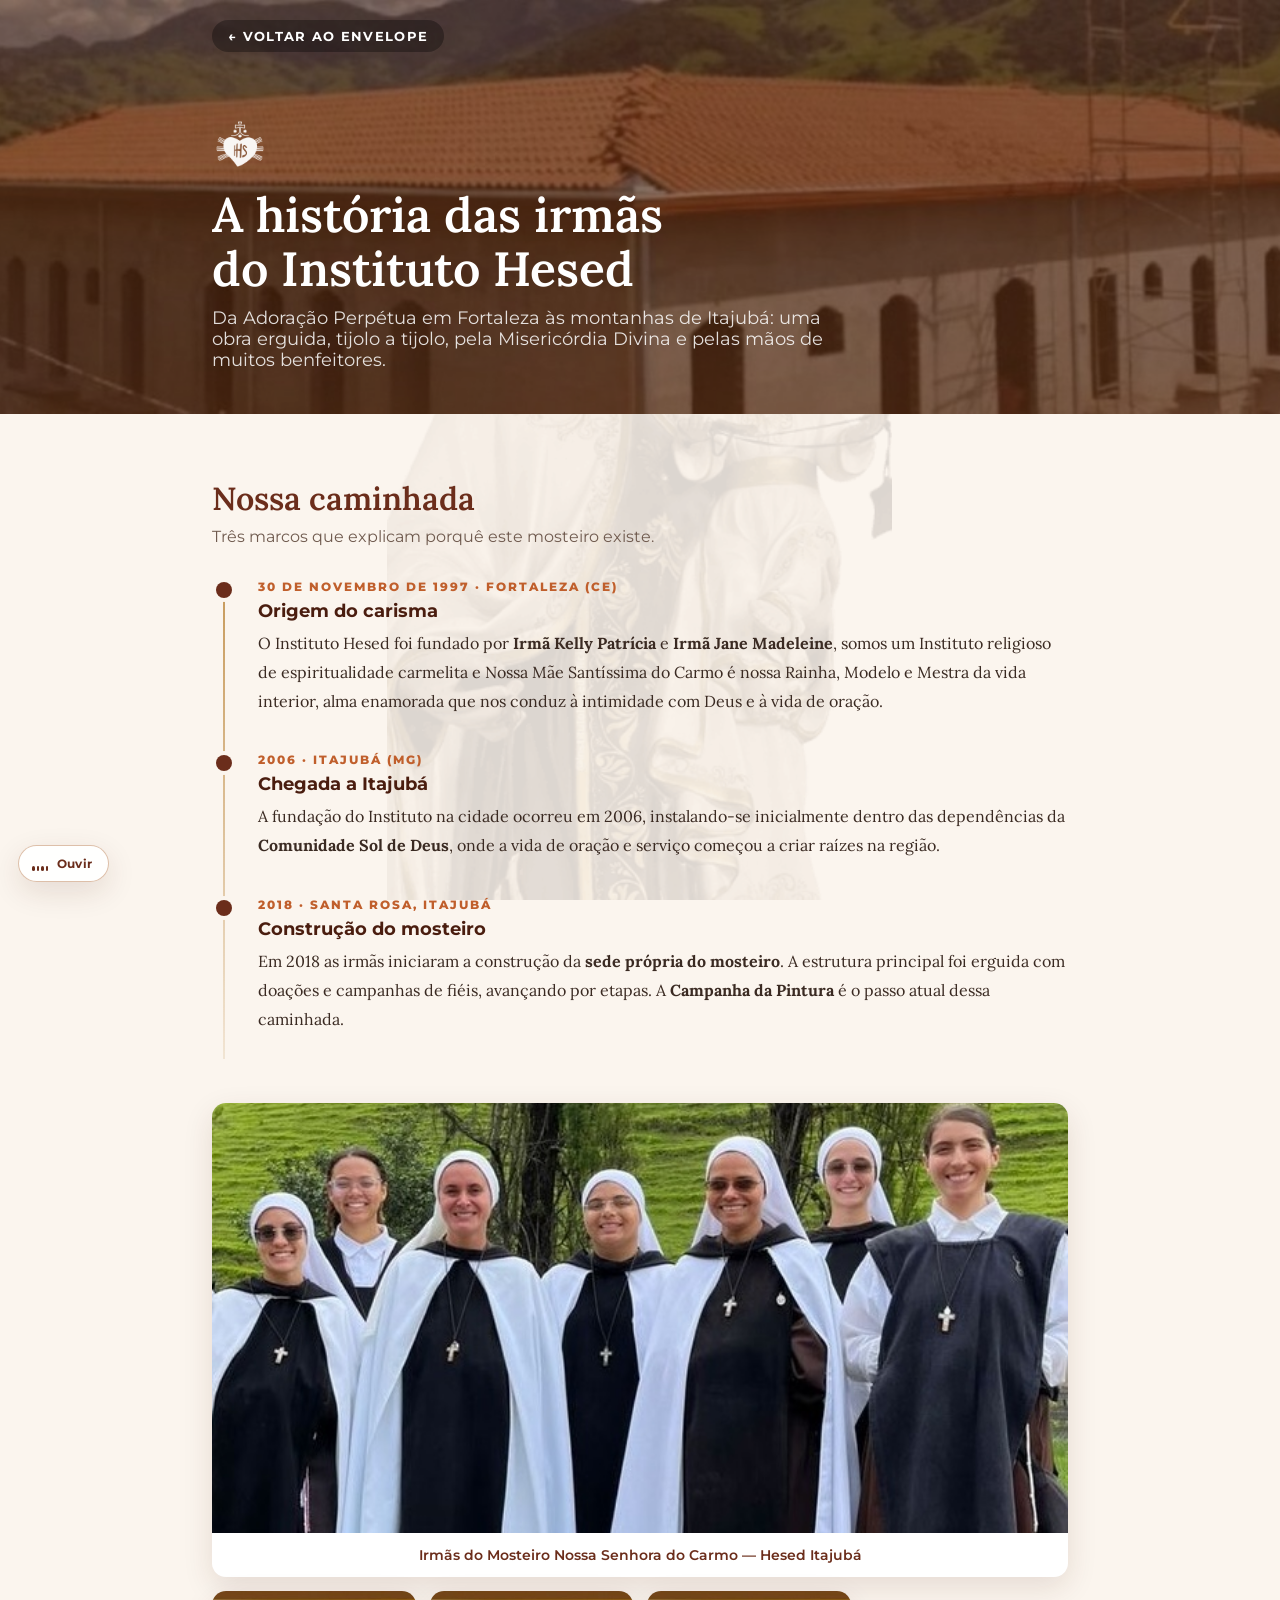
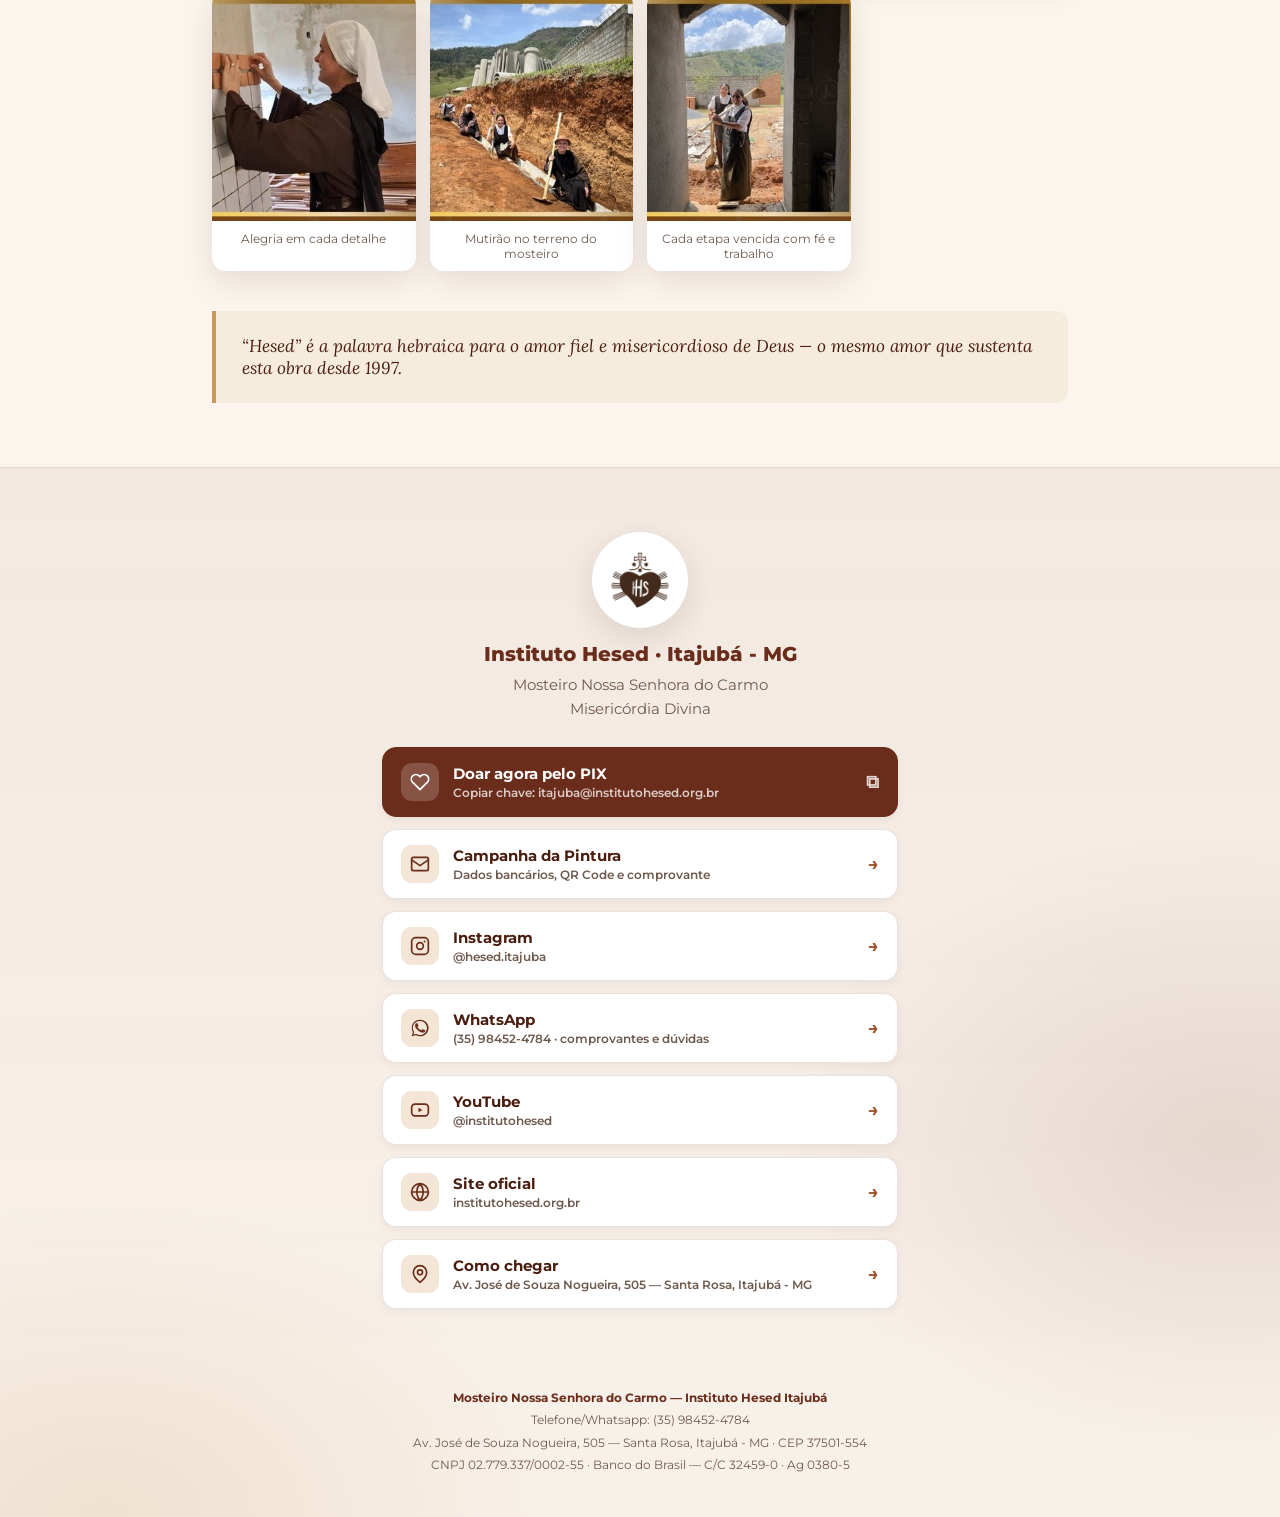
==== commit f2551f10: "Adicionando telefone no rodapé" ====
--- a/historia.html
+++ b/historia.html
@@ -172,7 +172,7 @@
 </section>
 
 <footer class="rodape">
-  <strong>Mosteiro Nossa Senhora do Carmo — Instituto Hesed Itajubá</strong><br>
+  <strong>Mosteiro Nossa Senhora do Carmo — Instituto Hesed Itajubá</strong><br>Telefone/Whatsapp: (35) 98452-4784<br>
   Av. José de Souza Nogueira, 505 — Santa Rosa, Itajubá - MG · CEP 37501-554<br>
   CNPJ 02.779.337/0002-55 · Banco do Brasil — C/C 32459-0 · Ag 0380-5
 </footer>
--- a/css/style.css
+++ b/css/style.css
@@ -3,681 +3,1381 @@
    Paleta e tipografia inspiradas no material impresso.
    ============================================================ */
 
-:root{
-  --marrom:        #6b2d1b;
+:root {
+  --marrom: #6b2d1b;
   --marrom-escuro: #4a1d0f;
-  --marrom-claro:  #a3552f;
-  --terracota:     #c05f2c;
-  --creme:         #fbf5ee;
-  --creme-2:       #f3e6d6;
-  --papel:         #ffffff;
-  --papel-vidro:   rgba(255,255,255,.82);  /* papel que deixa ver a marca d'agua */
-  --tinta:         #3a2a22;
-  --tinta-suave:   #6f5a4e;
-  --ouro:          #c79a5b;
-  --verde-zap:     #1f9d55;
-  --borda-env:     #c28a63;   /* contorno do envelope */
-  --marca-agua:    .13;       /* forca da marca d'agua de N. Sra. do Carmo */
-
-  --sombra-suave:  0 10px 30px rgba(74, 29, 15, .12);
-  --sombra-forte:  0 24px 60px rgba(74, 29, 15, .22);
-  --raio:          18px;
+  --marrom-claro: #a3552f;
+  --terracota: #c05f2c;
+  --creme: #fbf5ee;
+  --creme-2: #f3e6d6;
+  --papel: #ffffff;
+  --papel-vidro: rgba(255, 255, 255, .82);
+  /* papel que deixa ver a marca d'agua */
+  --tinta: #3a2a22;
+  --tinta-suave: #6f5a4e;
+  --ouro: #c79a5b;
+  --verde-zap: #1f9d55;
+  --borda-env: #c28a63;
+  /* contorno do envelope */
+  --marca-agua: .13;
+  /* forca da marca d'agua de N. Sra. do Carmo */
+
+  --sombra-suave: 0 10px 30px rgba(74, 29, 15, .12);
+  --sombra-forte: 0 24px 60px rgba(74, 29, 15, .22);
+  --raio: 18px;
 
   --sans: "Montserrat", "Segoe UI", system-ui, -apple-system, sans-serif;
   --serif: "Lora", Georgia, "Times New Roman", serif;
 }
 
-*,*::before,*::after{ box-sizing:border-box; }
-[hidden]{ display:none !important; }
-
-html{ scroll-behavior:smooth; }
-
-body{
-  margin:0;
-  min-height:100vh;
-  display:flex; flex-direction:column;
-  font-family:var(--sans);
-  color:var(--tinta);
+*,
+*::before,
+*::after {
+  box-sizing: border-box;
+}
+
+[hidden] {
+  display: none !important;
+}
+
+html {
+  scroll-behavior: smooth;
+}
+
+body {
+  margin: 0;
+  min-height: 100vh;
+  display: flex;
+  flex-direction: column;
+  font-family: var(--sans);
+  color: var(--tinta);
   background:
-    radial-gradient(1100px 620px at 50% -12%, #ffffff 0%, rgba(255,255,255,0) 62%),
-    radial-gradient(760px 520px at 8% 100%, rgba(199,154,91,.18) 0%, rgba(199,154,91,0) 60%),
-    radial-gradient(760px 520px at 96% 88%, rgba(107,45,27,.12) 0%, rgba(107,45,27,0) 60%),
+    radial-gradient(1100px 620px at 50% -12%, #ffffff 0%, rgba(255, 255, 255, 0) 62%),
+    radial-gradient(760px 520px at 8% 100%, rgba(199, 154, 91, .18) 0%, rgba(199, 154, 91, 0) 60%),
+    radial-gradient(760px 520px at 96% 88%, rgba(107, 45, 27, .12) 0%, rgba(107, 45, 27, 0) 60%),
     var(--creme);
-  -webkit-font-smoothing:antialiased;
+  -webkit-font-smoothing: antialiased;
 }
 
 /* marca d'agua: Nossa Senhora do Carmo ao fundo de todo o site.
    Fica presa a tela (fixed) e sobe do rodape ate o topo, atras de tudo. */
-body::before{
-  content:"";
-  position:fixed; inset:0; z-index:-1;
-  pointer-events:none;
-  background-image:url("../assets/nsa-carmo.png");
-  background-repeat:no-repeat;
-  background-position:center bottom;
-  background-size:auto 100%;
-  opacity:var(--marca-agua);
-  filter:saturate(.62) contrast(.94);
-}
-
-img{ max-width:100%; display:block; }
-a{ color:var(--marrom); }
-
-.sr-only{
-  position:absolute; width:1px; height:1px; padding:0; margin:-1px;
-  overflow:hidden; clip:rect(0 0 0 0); white-space:nowrap; border:0;
+body::before {
+  content: "";
+  position: fixed;
+  inset: 0;
+  z-index: -1;
+  pointer-events: none;
+  background-image: url("../assets/nsa-carmo.png");
+  background-repeat: no-repeat;
+  background-position: center bottom;
+  background-size: auto 100%;
+  opacity: var(--marca-agua);
+  filter: saturate(.62) contrast(.94);
+}
+
+img {
+  max-width: 100%;
+  display: block;
+}
+
+a {
+  color: var(--marrom);
+}
+
+.sr-only {
+  position: absolute;
+  width: 1px;
+  height: 1px;
+  padding: 0;
+  margin: -1px;
+  overflow: hidden;
+  clip: rect(0 0 0 0);
+  white-space: nowrap;
+  border: 0;
 }
 
 /* ============================================================
    1. PALCO / ENVELOPE
    ============================================================ */
 
-.palco{
-  position:relative;
-  flex:1 0 auto;
-  min-height:100vh;      /* reserva para navegadores antigos */
-  min-height:100svh;
-  display:flex; flex-direction:column;
-  align-items:center; justify-content:center;
-  gap:26px;
-  padding:40px 18px 56px;
-}
-
-.envelope-area{
-  margin:auto 0;         /* mantem o envelope no centro da tela */
-  perspective:1600px;
-  display:flex; flex-direction:column; align-items:center; gap:20px;
-  transition:opacity 1.4s ease, transform 1.4s ease;
-}
-.palco.revelado .envelope-area{
-  opacity:0; transform:translateY(-26px) scale(.92);
-  pointer-events:none; position:absolute;
-}
-
-.envelope{
-  position:relative;
-  width:min(88vw, 460px);
-  aspect-ratio:1.52 / 1;
-  border:0; padding:0; margin:0;
-  background:transparent;
-  cursor:pointer;
-  transform-style:preserve-3d;
-  filter:drop-shadow(0 22px 34px rgba(74,29,15,.28));
-  transition:transform .4s ease;
-}
-.envelope:hover{ transform:translateY(-6px); }
-.envelope:focus-visible{ outline:3px solid var(--terracota); outline-offset:10px; border-radius:20px; }
+.palco {
+  position: relative;
+  flex: 1 0 auto;
+  min-height: 100vh;
+  /* reserva para navegadores antigos */
+  min-height: 100svh;
+  display: flex;
+  flex-direction: column;
+  align-items: center;
+  justify-content: center;
+  gap: 26px;
+  padding: 40px 18px 56px;
+}
+
+.envelope-area {
+  margin: auto 0;
+  /* mantem o envelope no centro da tela */
+  perspective: 1600px;
+  display: flex;
+  flex-direction: column;
+  align-items: center;
+  gap: 20px;
+  transition: opacity 1.4s ease, transform 1.4s ease;
+}
+
+.palco.revelado .envelope-area {
+  opacity: 0;
+  transform: translateY(-26px) scale(.92);
+  pointer-events: none;
+  position: absolute;
+}
+
+.envelope {
+  position: relative;
+  width: min(88vw, 460px);
+  aspect-ratio: 1.52 / 1;
+  border: 0;
+  padding: 0;
+  margin: 0;
+  background: transparent;
+  cursor: pointer;
+  transform-style: preserve-3d;
+  filter: drop-shadow(0 22px 34px rgba(74, 29, 15, .28));
+  transition: transform .4s ease;
+}
+
+.envelope:hover {
+  transform: translateY(-6px);
+}
+
+.envelope:focus-visible {
+  outline: 3px solid var(--terracota);
+  outline-offset: 10px;
+  border-radius: 20px;
+}
 
 /* corpo de tras */
-.env-fundo{
-  position:absolute; inset:0;
-  background:linear-gradient(160deg, #fffdf8 0%, #f2e2cd 100%);
-  border:1.3px solid var(--borda-env);
-  border-radius:16px;
+.env-fundo {
+  position: absolute;
+  inset: 0;
+  background: linear-gradient(160deg, #fffdf8 0%, #f2e2cd 100%);
+  border: 1.3px solid var(--borda-env);
+  border-radius: 16px;
 }
 
 /* carta que sai de dentro */
-.env-carta{
-  position:absolute; left:6%; right:6%; top:9%; bottom:12%;
-  background:var(--papel);
-  border-radius:10px;
-  box-shadow:0 6px 16px rgba(74,29,15,.16);
-  display:flex; flex-direction:column; align-items:center; justify-content:center;
-  gap:8px; padding:12px;
-  z-index:2;
-  transition:transform 4.2s cubic-bezier(.25,.9,.3,1) 1s;
-}
-.env-carta img{ width:min(22%, 62px); opacity:.92; }
+.env-carta {
+  position: absolute;
+  left: 6%;
+  right: 6%;
+  top: 9%;
+  bottom: 12%;
+  background: var(--papel);
+  border-radius: 10px;
+  box-shadow: 0 6px 16px rgba(74, 29, 15, .16);
+  display: flex;
+  flex-direction: column;
+  align-items: center;
+  justify-content: center;
+  gap: 8px;
+  padding: 12px;
+  z-index: 2;
+  transition: transform 4.2s cubic-bezier(.25, .9, .3, 1) 1s;
+}
+
+.env-carta img {
+  width: min(22%, 62px);
+  opacity: .92;
+}
 
 /* chamada da cartinha: discreta no tema, mas bem chamativa */
-.env-chamada{
-  display:flex; flex-direction:column; align-items:center;
-  gap:.55em; text-align:center; width:100%;
-}
-.env-chamada b{ display:block; font-weight:inherit; }
-
-.env-chamada-topo{
-  font-family:var(--sans);
-  font-size:clamp(.42rem,1.6vw,.56rem);
-  font-weight:800; letter-spacing:.18em; text-transform:uppercase;
-  color:#fff;
-  padding:.42em .95em .38em;
-  border-radius:999px;
-  background:linear-gradient(135deg, var(--terracota) 0%, var(--marrom) 100%);
-  box-shadow:0 3px 10px rgba(192,95,44,.35);
-}
-
-.env-chamada-forte{
-  font-family:var(--serif);
-  font-size:clamp(1.05rem,5vw,1.62rem);
-  font-weight:700; line-height:1.1; letter-spacing:-.005em;
-  background:linear-gradient(100deg,
-    var(--marrom-escuro) 0%,
-    var(--terracota)     34%,
-    var(--ouro)          50%,
-    var(--terracota)     66%,
-    var(--marrom-escuro) 100%);
-  background-size:230% 100%;
-  filter:drop-shadow(0 1px 0 rgba(255,255,255,.9));
-  -webkit-background-clip:text; background-clip:text;
-  -webkit-text-fill-color:transparent; color:var(--marrom);
-  animation:env-brilho 3.4s ease-in-out infinite;
-}
-@supports not ((-webkit-background-clip:text) or (background-clip:text)){
-  .env-chamada-forte{ background:none; -webkit-text-fill-color:currentColor; color:var(--marrom); }
-}
-
-@keyframes env-brilho{
-  0%,100%{ background-position:120% 50%; }
-  50%    { background-position:-20% 50%; }
+.env-chamada {
+  display: flex;
+  flex-direction: column;
+  align-items: center;
+  gap: .55em;
+  text-align: center;
+  width: 100%;
+}
+
+.env-chamada b {
+  display: block;
+  font-weight: inherit;
+}
+
+.env-chamada-topo {
+  font-family: var(--sans);
+  font-size: clamp(.42rem, 1.6vw, .56rem);
+  font-weight: 800;
+  letter-spacing: .18em;
+  text-transform: uppercase;
+  color: #fff;
+  padding: .42em .95em .38em;
+  border-radius: 999px;
+  background: linear-gradient(135deg, var(--terracota) 0%, var(--marrom) 100%);
+  box-shadow: 0 3px 10px rgba(192, 95, 44, .35);
+}
+
+.env-chamada-forte {
+  font-family: var(--serif);
+  font-size: clamp(1.05rem, 5vw, 1.62rem);
+  font-weight: 700;
+  line-height: 1.1;
+  letter-spacing: -.005em;
+  background: linear-gradient(100deg,
+      var(--marrom-escuro) 0%,
+      var(--terracota) 34%,
+      var(--ouro) 50%,
+      var(--terracota) 66%,
+      var(--marrom-escuro) 100%);
+  background-size: 230% 100%;
+  filter: drop-shadow(0 1px 0 rgba(255, 255, 255, .9));
+  -webkit-background-clip: text;
+  background-clip: text;
+  -webkit-text-fill-color: transparent;
+  color: var(--marrom);
+  animation: env-brilho 3.4s ease-in-out infinite;
+}
+
+@supports not ((-webkit-background-clip:text) or (background-clip:text)) {
+  .env-chamada-forte {
+    background: none;
+    -webkit-text-fill-color: currentColor;
+    color: var(--marrom);
+  }
+}
+
+@keyframes env-brilho {
+
+  0%,
+  100% {
+    background-position: 120% 50%;
+  }
+
+  50% {
+    background-position: -20% 50%;
+  }
 }
 
 /* fiozinho dourado com losango ao centro */
-.env-chamada-fio{
-  position:relative; width:52%; max-width:120px; height:1px; margin:.15em 0 .3em;
-  background:linear-gradient(90deg,
-    rgba(199,154,91,0) 0%, var(--ouro) 22%, var(--ouro) 78%, rgba(199,154,91,0) 100%);
-}
-.env-chamada-fio::after{
-  content:""; position:absolute; left:50%; top:50%;
-  width:5px; height:5px; margin:-2.5px 0 0 -2.5px;
-  background:var(--ouro); transform:rotate(45deg);
-}
-
-.env-chamada-pe{
-  font-family:var(--sans);
-  font-size:clamp(.5rem,2vw,.68rem);
-  font-weight:800; letter-spacing:.1em; text-transform:uppercase;
-  color:var(--marrom);
-  padding-bottom:.15em;
-  box-shadow:inset 0 -.42em 0 rgba(199,154,91,.34);
-}
-.envelope.aberto .env-carta{ transform:translateY(-58%) rotate(-1.2deg); }
+.env-chamada-fio {
+  position: relative;
+  width: 52%;
+  max-width: 120px;
+  height: 1px;
+  margin: .15em 0 .3em;
+  background: linear-gradient(90deg,
+      rgba(199, 154, 91, 0) 0%, var(--ouro) 22%, var(--ouro) 78%, rgba(199, 154, 91, 0) 100%);
+}
+
+.env-chamada-fio::after {
+  content: "";
+  position: absolute;
+  left: 50%;
+  top: 50%;
+  width: 5px;
+  height: 5px;
+  margin: -2.5px 0 0 -2.5px;
+  background: var(--ouro);
+  transform: rotate(45deg);
+}
+
+.env-chamada-pe {
+  font-family: var(--sans);
+  font-size: clamp(.5rem, 2vw, .68rem);
+  font-weight: 800;
+  letter-spacing: .1em;
+  text-transform: uppercase;
+  color: var(--marrom);
+  padding-bottom: .15em;
+  box-shadow: inset 0 -.42em 0 rgba(199, 154, 91, .34);
+}
+
+.envelope.aberto .env-carta {
+  transform: translateY(-58%) rotate(-1.2deg);
+}
 
 /* frente (bolso) */
-.env-frente{
-  position:absolute; inset:0;
-  background-image:linear-gradient(175deg, #fdf4e7 0%, #eeddc4 100%);
-  border-radius:16px;
-  clip-path:polygon(0 9%, 50% 38%, 100% 9%, 100% 100%, 0 100%);
-  z-index:3;
-  box-shadow:inset 0 1px 0 rgba(255,255,255,.9);
+.env-frente {
+  position: absolute;
+  inset: 0;
+  background-image: linear-gradient(175deg, #fdf4e7 0%, #eeddc4 100%);
+  border-radius: 16px;
+  clip-path: polygon(0 9%, 50% 38%, 100% 9%, 100% 100%, 0 100%);
+  z-index: 3;
+  box-shadow: inset 0 1px 0 rgba(255, 255, 255, .9);
 }
 
 /* "Campanha da Pintura" escrito na frente do envelope */
-.env-titulo{
-  position:absolute; left:4%; right:4%; top:45%; z-index:1;
-  text-align:center; line-height:1.22;
-  font-size:clamp(.96rem, 4.2vw, 1.5rem);
-  font-weight:800; letter-spacing:.02em; text-transform:uppercase;
-  color:var(--marrom);
-}
-.env-titulo small{
-  display:block; margin-top:35px; line-height:1.45;
-  font-size:.59em; font-weight:700; letter-spacing:.06em;
-  text-transform:none; font-style:italic;
-  color:var(--marrom-claro);
-}
-.env-frente::after{
-  content:""; position:absolute; inset:0;
-  background:linear-gradient(180deg, rgba(107,45,27,.10), rgba(107,45,27,0) 34%);
-  clip-path:inherit;
+.env-titulo {
+  position: absolute;
+  left: 4%;
+  right: 4%;
+  top: 45%;
+  z-index: 1;
+  text-align: center;
+  line-height: 1.22;
+  font-size: clamp(.96rem, 4.2vw, 1.5rem);
+  font-weight: 800;
+  letter-spacing: .02em;
+  text-transform: uppercase;
+  color: var(--marrom);
+}
+
+.env-titulo small {
+  display: block;
+  margin-top: 35px;
+  line-height: 1.45;
+  font-size: .59em;
+  font-weight: 700;
+  letter-spacing: .06em;
+  text-transform: none;
+  font-style: italic;
+  color: var(--marrom-claro);
+}
+
+.env-frente::after {
+  content: "";
+  position: absolute;
+  inset: 0;
+  background: linear-gradient(180deg, rgba(107, 45, 27, .10), rgba(107, 45, 27, 0) 34%);
+  clip-path: inherit;
 }
 
 /* aba superior */
-.env-aba{
-  position:absolute; left:0; right:0; top:0; height:40%;
-  background:linear-gradient(180deg, #fffbf3 0%, #f3e4cd 100%);
-  clip-path:polygon(0 0, 100% 0, 100% 22.5%, 50% 100%, 0 22.5%);
-  transform-origin:top center;
-  transform:rotateX(0deg);
-  backface-visibility:hidden;
-  z-index:4;
-  border-radius:16px 16px 0 0;
-  filter:drop-shadow(0 1.5px 1.5px rgba(107,45,27,.10));
-  transition:transform 2.4s cubic-bezier(.55,-0.18,.35,1.18), z-index 0s 1.25s;
-}
-.envelope.aberto .env-aba{ transform:rotateX(-176deg); z-index:1; }
+.env-aba {
+  position: absolute;
+  left: 0;
+  right: 0;
+  top: 0;
+  height: 40%;
+  background: linear-gradient(180deg, #fffbf3 0%, #f3e4cd 100%);
+  clip-path: polygon(0 0, 100% 0, 100% 22.5%, 50% 100%, 0 22.5%);
+  transform-origin: top center;
+  transform: rotateX(0deg);
+  backface-visibility: hidden;
+  z-index: 4;
+  border-radius: 16px 16px 0 0;
+  filter: drop-shadow(0 1.5px 1.5px rgba(107, 45, 27, .10));
+  transition: transform 2.4s cubic-bezier(.55, -0.18, .35, 1.18), z-index 0s 1.25s;
+}
+
+.envelope.aberto .env-aba {
+  transform: rotateX(-176deg);
+  z-index: 1;
+}
 
 /* contornos marcados do envelope */
-.env-contorno{
-  position:absolute; inset:0; width:100%; height:100%;
-  z-index:6; pointer-events:none;
-}
+.env-contorno {
+  position: absolute;
+  inset: 0;
+  width: 100%;
+  height: 100%;
+  z-index: 6;
+  pointer-events: none;
+}
+
 .env-contorno path,
-.env-aba-linha path{
-  fill:none; stroke:var(--borda-env); stroke-width:1.3;
-  stroke-linecap:round; stroke-linejoin:round;
-  vector-effect:non-scaling-stroke;
-}
-.env-aba-linha{
-  position:absolute; inset:0; width:100%; height:100%;
-}
-.env-aba-linha path{ stroke-width:2.6; }  /* metade some no recorte da aba */
+.env-aba-linha path {
+  fill: none;
+  stroke: var(--borda-env);
+  stroke-width: 1.3;
+  stroke-linecap: round;
+  stroke-linejoin: round;
+  vector-effect: non-scaling-stroke;
+}
+
+.env-aba-linha {
+  position: absolute;
+  inset: 0;
+  width: 100%;
+  height: 100%;
+}
+
+.env-aba-linha path {
+  stroke-width: 2.6;
+}
+
+/* metade some no recorte da aba */
 
 /* selo IHS na aba */
-.env-selo{
-  position:absolute; top:8%; left:50%; transform:translateX(-50%);
-  width:13.5%; max-width:62px; z-index:5;
-  transition:opacity .7s ease .15s;
-}
-.envelope.aberto .env-selo{ opacity:0; }
-
-.dica{
-  margin:0;
-  font-size:.9rem; letter-spacing:.16em; text-transform:uppercase; font-weight:700;
-  color:var(--marrom-claro);
-  animation:pulsar 2.4s ease-in-out infinite;
-}
-@keyframes pulsar{
-  0%,100%{ opacity:.55; transform:translateY(0); }
-  50%    { opacity:1;   transform:translateY(3px); }
+.env-selo {
+  position: absolute;
+  top: 8%;
+  left: 50%;
+  transform: translateX(-50%);
+  width: 13.5%;
+  max-width: 62px;
+  z-index: 5;
+  transition: opacity .7s ease .15s;
+}
+
+.envelope.aberto .env-selo {
+  opacity: 0;
+}
+
+.dica {
+  margin: 0;
+  font-size: .9rem;
+  letter-spacing: .16em;
+  text-transform: uppercase;
+  font-weight: 700;
+  color: var(--marrom-claro);
+  animation: pulsar 2.4s ease-in-out infinite;
+}
+
+@keyframes pulsar {
+
+  0%,
+  100% {
+    opacity: .55;
+    transform: translateY(0);
+  }
+
+  50% {
+    opacity: 1;
+    transform: translateY(3px);
+  }
 }
 
 /* ============================================================
    2. A CARTA ABERTA (conteudo da campanha)
    ============================================================ */
 
-.carta{
-  width:min(100%, 860px);
-  background:var(--papel-vidro);
-  border-radius:var(--raio);
-  box-shadow:var(--sombra-forte);
-  padding:clamp(22px, 4vw, 44px);
-  opacity:0; transform:translateY(34px) scale(.965);
-  transition:opacity 1.6s ease .25s, transform 1.6s cubic-bezier(.2,.9,.25,1) .25s;
-  border:1px solid rgba(107,45,27,.10);
-}
-.palco.revelado .carta{ opacity:1; transform:none; }
+.carta {
+  width: min(100%, 860px);
+  background: var(--papel-vidro);
+  border-radius: var(--raio);
+  box-shadow: var(--sombra-forte);
+  padding: clamp(22px, 4vw, 44px);
+  opacity: 0;
+  transform: translateY(34px) scale(.965);
+  transition: opacity 1.6s ease .25s, transform 1.6s cubic-bezier(.2, .9, .25, 1) .25s;
+  border: 1px solid rgba(107, 45, 27, .10);
+}
+
+.palco.revelado .carta {
+  opacity: 1;
+  transform: none;
+}
+
 /* enquanto a carta ainda esta invisivel ela fica fora do fluxo,
    senao o envelope "pula" para cima assim que o envelope e clicado */
-.palco:not(.revelado) .carta{
-  position:absolute; left:50%; top:0; transform:translateX(-50%) translateY(34px) scale(.965);
-  pointer-events:none;
-}
-
-.carta-topo{ text-align:center; }
-.carta-logo{ width:64px; margin:0 auto 14px; }
-
-h1.titulo{
-  margin:0;
-  font-size:clamp(1.9rem, 6.4vw, 3.3rem);
-  font-weight:800; letter-spacing:-.5px; line-height:1.05;
-  color:var(--marrom);
-  text-transform:uppercase;
-}
-.subtitulo{
-  margin:.5rem 0 0;
-  font-size:clamp(1rem, 2.6vw, 1.35rem);
-  font-weight:700; color:var(--marrom-escuro);
-}
-.chamada{
-  margin:.9rem auto 0; max-width:44ch;
-  font-size:clamp(.98rem, 2.2vw, 1.1rem); color:var(--tinta-suave);
-}
-.chamada b{ color:var(--marrom); }
-
-.divisor{
-  height:1px; margin:26px 0;
-  background:linear-gradient(90deg, transparent, rgba(107,45,27,.28), transparent);
-  border:0;
-}
-
-.doacao{
-  display:grid; grid-template-columns:1.25fr .85fr; gap:clamp(18px, 3vw, 34px);
-  align-items:start;
-}
-
-.rotulo{
-  font-style:italic; font-weight:700; color:var(--marrom);
-  margin:0 0 14px; font-size:1.02rem;
-}
-
-.dados{ margin:0; line-height:1.85; color:var(--marrom-escuro); font-size:.98rem; }
-.dados dt{
-  font-weight:800; letter-spacing:.06em; text-transform:uppercase;
-  font-size:.72rem; color:var(--marrom-claro); margin-top:12px;
-}
-.dados dd{ margin:0; font-weight:600; }
-
-.pix-linha{ display:flex; flex-wrap:wrap; align-items:center; gap:10px; }
-.pix-chave{ font-weight:700; font-size:1rem; color:var(--marrom-escuro); word-break:break-all; }
-
-.btn{
-  display:inline-flex; align-items:center; justify-content:center; gap:9px;
-  border:0; border-radius:999px; cursor:pointer;
-  font-family:var(--sans); font-weight:700; font-size:.9rem;
-  padding:11px 20px; text-decoration:none;
-  transition:transform .18s ease, box-shadow .18s ease, background .18s ease;
-}
-.btn:hover{ transform:translateY(-2px); }
-.btn:active{ transform:translateY(0); }
-.btn-marrom{ background:var(--marrom); color:#fff; box-shadow:0 8px 18px rgba(107,45,27,.28); }
-.btn-marrom:hover{ background:var(--marrom-escuro); }
-.btn-contorno{ background:transparent; color:var(--marrom); box-shadow:inset 0 0 0 2px rgba(107,45,27,.35); }
-.btn-contorno:hover{ box-shadow:inset 0 0 0 2px var(--marrom); }
-.btn-zap{ background:var(--verde-zap); color:#fff; box-shadow:0 8px 18px rgba(31,157,85,.3); }
-.btn-zap:hover{ background:#178047; }
-.btn-largo{ width:100%; }
-
-.qr-caixa{ text-align:center; }
-.qr-caixa img{
-  width:100%; max-width:220px; margin:0 auto;
-  border-radius:12px; box-shadow:var(--sombra-suave);
-}
-.qr-legenda{
-  margin:10px 0 0; font-size:.78rem; letter-spacing:.08em; text-transform:uppercase;
-  font-weight:700; color:var(--tinta-suave);
-}
-
-.contato-linha{ margin-top:22px; text-align:center; }
-.contato-linha p{ margin:0 0 10px; font-style:italic; font-weight:700; color:var(--marrom); }
+.palco:not(.revelado) .carta {
+  position: absolute;
+  left: 50%;
+  top: 0;
+  transform: translateX(-50%) translateY(34px) scale(.965);
+  pointer-events: none;
+}
+
+.carta-topo {
+  text-align: center;
+}
+
+.carta-logo {
+  width: 64px;
+  margin: 0 auto 14px;
+}
+
+h1.titulo {
+  margin: 0;
+  font-size: clamp(1.9rem, 6.4vw, 3.3rem);
+  font-weight: 800;
+  letter-spacing: -.5px;
+  line-height: 1.05;
+  color: var(--marrom);
+  text-transform: uppercase;
+}
+
+.subtitulo {
+  margin: .5rem 0 0;
+  font-size: clamp(1rem, 2.6vw, 1.35rem);
+  font-weight: 700;
+  color: var(--marrom-escuro);
+}
+
+.chamada {
+  margin: .9rem auto 0;
+  max-width: 44ch;
+  font-size: clamp(.98rem, 2.2vw, 1.1rem);
+  color: var(--tinta-suave);
+}
+
+.chamada b {
+  color: var(--marrom);
+}
+
+.divisor {
+  height: 1px;
+  margin: 26px 0;
+  background: linear-gradient(90deg, transparent, rgba(107, 45, 27, .28), transparent);
+  border: 0;
+}
+
+.doacao {
+  display: grid;
+  grid-template-columns: 1.25fr .85fr;
+  gap: clamp(18px, 3vw, 34px);
+  align-items: start;
+}
+
+.rotulo {
+  font-style: italic;
+  font-weight: 700;
+  color: var(--marrom);
+  margin: 0 0 14px;
+  font-size: 1.02rem;
+}
+
+.dados {
+  margin: 0;
+  line-height: 1.85;
+  color: var(--marrom-escuro);
+  font-size: .98rem;
+}
+
+.dados dt {
+  font-weight: 800;
+  letter-spacing: .06em;
+  text-transform: uppercase;
+  font-size: .72rem;
+  color: var(--marrom-claro);
+  margin-top: 12px;
+}
+
+.dados dd {
+  margin: 0;
+  font-weight: 600;
+}
+
+.pix-linha {
+  display: flex;
+  flex-wrap: wrap;
+  align-items: center;
+  gap: 10px;
+}
+
+.pix-chave {
+  font-weight: 700;
+  font-size: 1rem;
+  color: var(--marrom-escuro);
+  word-break: break-all;
+}
+
+.btn {
+  display: inline-flex;
+  align-items: center;
+  justify-content: center;
+  gap: 9px;
+  border: 0;
+  border-radius: 999px;
+  cursor: pointer;
+  font-family: var(--sans);
+  font-weight: 700;
+  font-size: .9rem;
+  padding: 11px 20px;
+  text-decoration: none;
+  transition: transform .18s ease, box-shadow .18s ease, background .18s ease;
+}
+
+.btn:hover {
+  transform: translateY(-2px);
+}
+
+.btn:active {
+  transform: translateY(0);
+}
+
+.btn-marrom {
+  background: var(--marrom);
+  color: #fff;
+  box-shadow: 0 8px 18px rgba(107, 45, 27, .28);
+}
+
+.btn-marrom:hover {
+  background: var(--marrom-escuro);
+}
+
+.btn-contorno {
+  background: transparent;
+  color: var(--marrom);
+  box-shadow: inset 0 0 0 2px rgba(107, 45, 27, .35);
+}
+
+.btn-contorno:hover {
+  box-shadow: inset 0 0 0 2px var(--marrom);
+}
+
+.btn-zap {
+  background: var(--verde-zap);
+  color: #fff;
+  box-shadow: 0 8px 18px rgba(31, 157, 85, .3);
+}
+
+.btn-zap:hover {
+  background: #178047;
+}
+
+.btn-largo {
+  width: 100%;
+}
+
+.qr-caixa {
+  text-align: center;
+}
+
+.qr-caixa img {
+  width: 100%;
+  max-width: 220px;
+  margin: 0 auto;
+  border-radius: 12px;
+  box-shadow: var(--sombra-suave);
+}
+
+.qr-legenda {
+  margin: 10px 0 0;
+  font-size: .78rem;
+  letter-spacing: .08em;
+  text-transform: uppercase;
+  font-weight: 700;
+  color: var(--tinta-suave);
+}
+
+.contato-linha {
+  margin-top: 22px;
+  text-align: center;
+}
+
+.contato-linha p {
+  margin: 0 0 10px;
+  font-style: italic;
+  font-weight: 700;
+  color: var(--marrom);
+}
 
 /* cartao do mosteiro (link para a historia) */
-.mosteiro-link{
-  display:block; margin-top:30px; text-decoration:none; color:inherit;
-  border-radius:16px; overflow:hidden; position:relative;
-  box-shadow:var(--sombra-suave);
-  transition:transform .3s ease, box-shadow .3s ease;
-}
-.mosteiro-link:hover{ transform:translateY(-4px); box-shadow:var(--sombra-forte); }
-.mosteiro-link img{ width:100%; height:clamp(180px, 34vw, 280px); object-fit:cover; }
-.mosteiro-selo{
-  position:absolute; inset:auto 0 0 0;
-  background:linear-gradient(0deg, rgba(58,25,12,.92), rgba(58,25,12,0));
-  color:#fff; padding:44px 20px 18px;
-  display:flex; align-items:center; justify-content:space-between; gap:14px;
-}
-.mosteiro-selo strong{ font-size:clamp(.95rem, 2.4vw, 1.12rem); font-style:italic; }
-.mosteiro-selo span{
-  flex:none; width:38px; height:38px; border-radius:50%;
-  background:#fff; color:var(--marrom);
-  display:grid; place-items:center; font-size:1.1rem; font-weight:800;
-  animation:bater 2.6s ease-in-out infinite;
-}
-@keyframes bater{
-  0%,100%{ box-shadow:0 0 0 0 rgba(255,255,255,.55); }
-  70%    { box-shadow:0 0 0 14px rgba(255,255,255,0); }
-}
-
-.rodape-carta{
-  margin:26px 0 0; text-align:center;
-  font-size:.8rem; line-height:1.7; color:var(--tinta-suave);
-}
-.rodape-carta a{ color:var(--marrom-claro); }
-
-.fechar-envelope{
-  display:block; margin:18px auto 0;
-  background:none; border:0; cursor:pointer;
-  font-family:var(--sans); font-size:.78rem; font-weight:700;
-  letter-spacing:.14em; text-transform:uppercase; color:var(--tinta-suave);
-}
-.fechar-envelope:hover{ color:var(--marrom); }
+.mosteiro-link {
+  display: block;
+  margin-top: 30px;
+  text-decoration: none;
+  color: inherit;
+  border-radius: 16px;
+  overflow: hidden;
+  position: relative;
+  box-shadow: var(--sombra-suave);
+  transition: transform .3s ease, box-shadow .3s ease;
+}
+
+.mosteiro-link:hover {
+  transform: translateY(-4px);
+  box-shadow: var(--sombra-forte);
+}
+
+.mosteiro-link img {
+  width: 100%;
+  height: clamp(180px, 34vw, 280px);
+  object-fit: cover;
+}
+
+.mosteiro-selo {
+  position: absolute;
+  inset: auto 0 0 0;
+  background: linear-gradient(0deg, rgba(58, 25, 12, .92), rgba(58, 25, 12, 0));
+  color: #fff;
+  padding: 44px 20px 18px;
+  display: flex;
+  align-items: center;
+  justify-content: space-between;
+  gap: 14px;
+}
+
+.mosteiro-selo strong {
+  font-size: clamp(.95rem, 2.4vw, 1.12rem);
+  font-style: italic;
+}
+
+.mosteiro-selo span {
+  flex: none;
+  width: 38px;
+  height: 38px;
+  border-radius: 50%;
+  background: #fff;
+  color: var(--marrom);
+  display: grid;
+  place-items: center;
+  font-size: 1.1rem;
+  font-weight: 800;
+  animation: bater 2.6s ease-in-out infinite;
+}
+
+@keyframes bater {
+
+  0%,
+  100% {
+    box-shadow: 0 0 0 0 rgba(255, 255, 255, .55);
+  }
+
+  70% {
+    box-shadow: 0 0 0 14px rgba(255, 255, 255, 0);
+  }
+}
+
+.rodape-carta {
+  margin: 26px 0 0;
+  text-align: center;
+  font-size: .8rem;
+  line-height: 1.7;
+  color: var(--tinta-suave);
+}
+
+.rodape-carta a {
+  color: var(--marrom-claro);
+}
+
+.fechar-envelope {
+  display: block;
+  margin: 18px auto 0;
+  background: none;
+  border: 0;
+  cursor: pointer;
+  font-family: var(--sans);
+  font-size: .78rem;
+  font-weight: 700;
+  letter-spacing: .14em;
+  text-transform: uppercase;
+  color: var(--tinta-suave);
+}
+
+.fechar-envelope:hover {
+  color: var(--marrom);
+}
 
 /* aviso de copiado */
-.aviso{
-  position:fixed; left:50%; bottom:26px; transform:translate(-50%, 16px);
-  background:var(--marrom-escuro); color:#fff;
-  padding:12px 22px; border-radius:999px; font-size:.88rem; font-weight:700;
-  box-shadow:var(--sombra-forte);
-  opacity:0; pointer-events:none; transition:opacity .3s ease, transform .3s ease;
-  z-index:60;
-}
-.aviso.visivel{ opacity:1; transform:translate(-50%, 0); }
+.aviso {
+  position: fixed;
+  left: 50%;
+  bottom: 26px;
+  transform: translate(-50%, 16px);
+  background: var(--marrom-escuro);
+  color: #fff;
+  padding: 12px 22px;
+  border-radius: 999px;
+  font-size: .88rem;
+  font-weight: 700;
+  box-shadow: var(--sombra-forte);
+  opacity: 0;
+  pointer-events: none;
+  transition: opacity .3s ease, transform .3s ease;
+  z-index: 60;
+}
+
+.aviso.visivel {
+  opacity: 1;
+  transform: translate(-50%, 0);
+}
 
 /* ============================================================
    3. PAGINA DA HISTORIA
    ============================================================ */
 
-.capa{
-  position:relative; min-height:clamp(280px, 46vh, 420px);
-  display:flex; align-items:flex-end;
-  background:var(--marrom-escuro);
-  overflow:hidden;
-}
-.capa img.capa-foto{
-  position:absolute; inset:0; width:100%; height:100%;
-  object-fit:cover; opacity:.55;
-}
-.capa-conteudo{
-  position:relative; width:min(100%, 900px); margin:0 auto;
-  padding:clamp(30px,6vw,64px) 22px clamp(26px,4vw,44px);
-  color:#fff;
-}
-.capa-logo{ width:56px; margin-bottom:16px; filter:brightness(0) invert(1); opacity:.95; }
-.capa h1{
-  margin:0; font-family:var(--serif); font-weight:600;
-  font-size:clamp(1.9rem, 6vw, 3rem); line-height:1.12;
-}
-.capa p{
-  margin:.7rem 0 0; max-width:52ch;
-  font-size:clamp(.95rem, 2.3vw, 1.1rem); color:rgba(255,255,255,.85);
-}
-
-.voltar{
-  position:absolute; top:20px; left:50%; transform:translateX(-50%);
-  width:min(100%, 900px); padding:0 22px; z-index:3;
-}
-.voltar a{
-  display:inline-flex; align-items:center; gap:8px;
-  color:#fff; text-decoration:none; font-size:.82rem; font-weight:700;
-  letter-spacing:.1em; text-transform:uppercase;
-  background:rgba(0,0,0,.32); padding:8px 16px; border-radius:999px;
-}
-.voltar a:hover{ background:rgba(0,0,0,.55); }
-
-.conteudo{ width:min(100%, 900px); margin:0 auto; padding:clamp(34px,6vw,64px) 22px; }
-
-.secao-titulo{
-  font-family:var(--serif); color:var(--marrom);
-  font-size:clamp(1.4rem, 4vw, 2rem); font-weight:600;
-  margin:0 0 8px;
-}
-.secao-apoio{ margin:0 0 30px; color:var(--tinta-suave); font-size:1rem; }
+.capa {
+  position: relative;
+  min-height: clamp(280px, 46vh, 420px);
+  display: flex;
+  align-items: flex-end;
+  background: var(--marrom-escuro);
+  overflow: hidden;
+}
+
+.capa img.capa-foto {
+  position: absolute;
+  inset: 0;
+  width: 100%;
+  height: 100%;
+  object-fit: cover;
+  opacity: .55;
+}
+
+.capa-conteudo {
+  position: relative;
+  width: min(100%, 900px);
+  margin: 0 auto;
+  padding: clamp(30px, 6vw, 64px) 22px clamp(26px, 4vw, 44px);
+  color: #fff;
+}
+
+.capa-logo {
+  width: 56px;
+  margin-bottom: 16px;
+  filter: brightness(0) invert(1);
+  opacity: .95;
+}
+
+.capa h1 {
+  margin: 0;
+  font-family: var(--serif);
+  font-weight: 600;
+  font-size: clamp(1.9rem, 6vw, 3rem);
+  line-height: 1.12;
+}
+
+.capa p {
+  margin: .7rem 0 0;
+  max-width: 52ch;
+  font-size: clamp(.95rem, 2.3vw, 1.1rem);
+  color: rgba(255, 255, 255, .85);
+}
+
+.voltar {
+  position: absolute;
+  top: 20px;
+  left: 50%;
+  transform: translateX(-50%);
+  width: min(100%, 900px);
+  padding: 0 22px;
+  z-index: 3;
+}
+
+.voltar a {
+  display: inline-flex;
+  align-items: center;
+  gap: 8px;
+  color: #fff;
+  text-decoration: none;
+  font-size: .82rem;
+  font-weight: 700;
+  letter-spacing: .1em;
+  text-transform: uppercase;
+  background: rgba(0, 0, 0, .32);
+  padding: 8px 16px;
+  border-radius: 999px;
+}
+
+.voltar a:hover {
+  background: rgba(0, 0, 0, .55);
+}
+
+.conteudo {
+  width: min(100%, 900px);
+  margin: 0 auto;
+  padding: clamp(34px, 6vw, 64px) 22px;
+}
+
+.secao-titulo {
+  font-family: var(--serif);
+  color: var(--marrom);
+  font-size: clamp(1.4rem, 4vw, 2rem);
+  font-weight: 600;
+  margin: 0 0 8px;
+}
+
+.secao-apoio {
+  margin: 0 0 30px;
+  color: var(--tinta-suave);
+  font-size: 1rem;
+}
 
 /* linha do tempo */
-.linha{ list-style:none; margin:0; padding:0; position:relative; }
-.linha::before{
-  content:""; position:absolute; left:11px; top:8px; bottom:8px; width:2px;
-  background:linear-gradient(180deg, var(--ouro), rgba(199,154,91,.18));
-}
-.linha li{ position:relative; padding:0 0 34px 46px; }
-.linha li::before{
-  content:""; position:absolute; left:4px; top:6px;
-  width:16px; height:16px; border-radius:50%;
-  background:var(--marrom); box-shadow:0 0 0 4px var(--creme);
-}
-.linha .ano{
-  display:inline-block; font-weight:800; font-size:.78rem; letter-spacing:.16em;
-  color:var(--terracota); text-transform:uppercase; margin-bottom:6px;
-}
-.linha h3{ margin:0 0 8px; font-size:1.12rem; color:var(--marrom-escuro); }
-.linha p{ margin:0; line-height:1.8; font-family:var(--serif); color:var(--tinta); }
-
-.galeria{
-  display:grid; grid-template-columns:repeat(auto-fit, minmax(180px,1fr));
-  gap:14px; margin:36px 0 0;
-}
-.galeria figure{ margin:0; border-radius:14px; overflow:hidden; box-shadow:var(--sombra-suave); background:#fff; }
-.galeria img{ width:100%; height:230px; object-fit:cover; transition:transform .5s ease; }
-.galeria figure:hover img{ transform:scale(1.05); }
-.galeria figcaption{ padding:10px 12px; font-size:.78rem; color:var(--tinta-suave); text-align:center; }
+.linha {
+  list-style: none;
+  margin: 0;
+  padding: 0;
+  position: relative;
+}
+
+.linha::before {
+  content: "";
+  position: absolute;
+  left: 11px;
+  top: 8px;
+  bottom: 8px;
+  width: 2px;
+  background: linear-gradient(180deg, var(--ouro), rgba(199, 154, 91, .18));
+}
+
+.linha li {
+  position: relative;
+  padding: 0 0 34px 46px;
+}
+
+.linha li::before {
+  content: "";
+  position: absolute;
+  left: 4px;
+  top: 6px;
+  width: 16px;
+  height: 16px;
+  border-radius: 50%;
+  background: var(--marrom);
+  box-shadow: 0 0 0 4px var(--creme);
+}
+
+.linha .ano {
+  display: inline-block;
+  font-weight: 800;
+  font-size: .78rem;
+  letter-spacing: .16em;
+  color: var(--terracota);
+  text-transform: uppercase;
+  margin-bottom: 6px;
+}
+
+.linha h3 {
+  margin: 0 0 8px;
+  font-size: 1.12rem;
+  color: var(--marrom-escuro);
+}
+
+.linha p {
+  margin: 0;
+  line-height: 1.8;
+  font-family: var(--serif);
+  color: var(--tinta);
+}
+
+.galeria {
+  display: grid;
+  grid-template-columns: repeat(auto-fit, minmax(180px, 1fr));
+  gap: 14px;
+  margin: 36px 0 0;
+}
+
+.galeria figure {
+  margin: 0;
+  border-radius: 14px;
+  overflow: hidden;
+  box-shadow: var(--sombra-suave);
+  background: #fff;
+}
+
+.galeria img {
+  width: 100%;
+  height: 230px;
+  object-fit: cover;
+  transition: transform .5s ease;
+}
+
+.galeria figure:hover img {
+  transform: scale(1.05);
+}
+
+.galeria figcaption {
+  padding: 10px 12px;
+  font-size: .78rem;
+  color: var(--tinta-suave);
+  text-align: center;
+}
 
 /* foto da comunidade: ocupa a linha inteira */
-.galeria .destaque{ grid-column:1 / -1; }
-.galeria .destaque img{ height:clamp(240px, 44vw, 430px); object-position:50% 34%; }
-.galeria .destaque figcaption{ font-size:.86rem; font-weight:600; color:var(--marrom); padding:14px 12px; }
-
-.citacao{
-  margin:40px 0 0; padding:24px 26px;
-  border-left:4px solid var(--ouro); background:rgba(199,154,91,.10);
-  border-radius:0 12px 12px 0;
-  font-family:var(--serif); font-style:italic; font-size:1.08rem; color:var(--marrom-escuro);
+.galeria .destaque {
+  grid-column: 1 / -1;
+}
+
+.galeria .destaque img {
+  height: clamp(240px, 44vw, 430px);
+  object-position: 50% 34%;
+}
+
+.galeria .destaque figcaption {
+  font-size: .86rem;
+  font-weight: 600;
+  color: var(--marrom);
+  padding: 14px 12px;
+}
+
+.citacao {
+  margin: 40px 0 0;
+  padding: 24px 26px;
+  border-left: 4px solid var(--ouro);
+  background: rgba(199, 154, 91, .10);
+  border-radius: 0 12px 12px 0;
+  font-family: var(--serif);
+  font-style: italic;
+  font-size: 1.08rem;
+  color: var(--marrom-escuro);
 }
 
 /* ============================================================
    4. LINKTREE
    ============================================================ */
 
-.links{
-  background:linear-gradient(180deg, rgba(107,45,27,.06), rgba(107,45,27,.02));
-  border-top:1px solid rgba(107,45,27,.12);
-}
-.links-inner{ width:min(100%, 560px); margin:0 auto; padding:clamp(38px,7vw,64px) 22px; text-align:center; }
-.links-avatar{
-  width:96px; height:96px; margin:0 auto 14px;
-  border-radius:50%; background:#fff; display:grid; place-items:center;
-  box-shadow:var(--sombra-suave); padding:14px;
-}
-.links-nome{ margin:0; font-size:1.25rem; font-weight:800; color:var(--marrom); }
-.links-bio{ margin:.4rem 0 26px; color:var(--tinta-suave); font-size:.94rem; line-height:1.6; }
-
-.link-item{
-  display:flex; align-items:center; gap:14px;
-  width:100%; margin-bottom:12px; padding:15px 18px;
-  background:#fff; border:1px solid rgba(107,45,27,.14); border-radius:14px;
-  color:var(--marrom-escuro); text-decoration:none; text-align:left;
-  font-weight:700; font-size:.95rem;
-  box-shadow:0 3px 10px rgba(74,29,15,.06);
-  transition:transform .2s ease, box-shadow .2s ease, border-color .2s ease;
-  cursor:pointer; font-family:var(--sans);
-}
-.link-item:hover{ transform:translateY(-3px); box-shadow:var(--sombra-suave); border-color:var(--marrom-claro); }
-.link-item .ico{
-  flex:none; width:38px; height:38px; border-radius:11px;
-  display:grid; place-items:center; background:var(--creme-2); color:var(--marrom);
-}
-.link-item .ico svg{ width:20px; height:20px; }
-.link-item .txt{ flex:1; display:flex; flex-direction:column; gap:2px; }
-.link-item .txt small{ font-weight:600; color:var(--tinta-suave); font-size:.76rem; }
-.link-item .seta{ flex:none; color:var(--marrom-claro); font-size:1.1rem; }
-
-.link-destaque{ background:var(--marrom); border-color:var(--marrom); color:#fff; }
-.link-destaque .ico{ background:rgba(255,255,255,.18); color:#fff; }
-.link-destaque .txt small{ color:rgba(255,255,255,.75); }
-.link-destaque .seta{ color:rgba(255,255,255,.8); }
-
-.rodape{
-  padding:2px 22px 40px; text-align:center;
-  font-size:.78rem; line-height:1.8; color:var(--tinta-suave);
-  background:rgba(107,45,27,.02);
-}
-.rodape strong{ color:var(--marrom); }
+.links {
+  background: linear-gradient(180deg, rgba(107, 45, 27, .06), rgba(107, 45, 27, .02));
+  border-top: 1px solid rgba(107, 45, 27, .12);
+}
+
+.links-inner {
+  width: min(100%, 560px);
+  margin: 0 auto;
+  padding: clamp(38px, 7vw, 64px) 22px;
+  text-align: center;
+}
+
+.links-avatar {
+  width: 96px;
+  height: 96px;
+  margin: 0 auto 14px;
+  border-radius: 50%;
+  background: #fff;
+  display: grid;
+  place-items: center;
+  box-shadow: var(--sombra-suave);
+  padding: 14px;
+}
+
+.links-nome {
+  margin: 0;
+  font-size: 1.25rem;
+  font-weight: 800;
+  color: var(--marrom);
+}
+
+.links-bio {
+  margin: .4rem 0 26px;
+  color: var(--tinta-suave);
+  font-size: .94rem;
+  line-height: 1.6;
+}
+
+.link-item {
+  display: flex;
+  align-items: center;
+  gap: 14px;
+  width: 100%;
+  margin-bottom: 12px;
+  padding: 15px 18px;
+  background: #fff;
+  border: 1px solid rgba(107, 45, 27, .14);
+  border-radius: 14px;
+  color: var(--marrom-escuro);
+  text-decoration: none;
+  text-align: left;
+  font-weight: 700;
+  font-size: .95rem;
+  box-shadow: 0 3px 10px rgba(74, 29, 15, .06);
+  transition: transform .2s ease, box-shadow .2s ease, border-color .2s ease;
+  cursor: pointer;
+  font-family: var(--sans);
+}
+
+.link-item:hover {
+  transform: translateY(-3px);
+  box-shadow: var(--sombra-suave);
+  border-color: var(--marrom-claro);
+}
+
+.link-item .ico {
+  flex: none;
+  width: 38px;
+  height: 38px;
+  border-radius: 11px;
+  display: grid;
+  place-items: center;
+  background: var(--creme-2);
+  color: var(--marrom);
+}
+
+.link-item .ico svg {
+  width: 20px;
+  height: 20px;
+}
+
+.link-item .txt {
+  flex: 1;
+  display: flex;
+  flex-direction: column;
+  gap: 2px;
+}
+
+.link-item .txt small {
+  font-weight: 600;
+  color: var(--tinta-suave);
+  font-size: .76rem;
+}
+
+.link-item .seta {
+  flex: none;
+  color: var(--marrom-claro);
+  font-size: 1.1rem;
+}
+
+.link-destaque {
+  background: var(--marrom);
+  border-color: var(--marrom);
+  color: #fff;
+}
+
+.link-destaque .ico {
+  background: rgba(255, 255, 255, .18);
+  color: #fff;
+}
+
+.link-destaque .txt small {
+  color: rgba(255, 255, 255, .75);
+}
+
+.link-destaque .seta {
+  color: rgba(255, 255, 255, .8);
+}
+
+.rodape {
+  padding: 2px 22px 40px;
+  text-align: center;
+  font-size: .78rem;
+  line-height: 1.8;
+  color: var(--tinta-suave);
+  background: rgba(107, 45, 27, .02);
+}
+
+.rodape strong {
+  color: var(--marrom);
+}
 
 /* ============================================================
    6. MUSICA DE FUNDO
    ============================================================ */
 
 /* player do YouTube: fica fora da tela, so o som interessa */
-.musica-yt{
-  position:fixed; left:-9999px; top:0;
-  width:1px; height:1px; overflow:hidden;
-  opacity:0; pointer-events:none;
-}
-
-.musica-btn{
-  position:fixed; left:18px; bottom:18px; z-index:70;
-  display:inline-flex; align-items:center; gap:9px;
-  padding:10px 16px 10px 13px;
-  border:1px solid rgba(194,138,99,.55);
-  border-radius:999px;
-  background:rgba(255,255,255,.92);
-  -webkit-backdrop-filter:blur(6px); backdrop-filter:blur(6px);
-  color:var(--marrom);
-  font-family:var(--sans); font-size:.78rem; font-weight:700;
-  letter-spacing:.02em;
-  box-shadow:var(--sombra-suave);
-  cursor:pointer;
-  transition:transform .25s ease, box-shadow .25s ease, background .25s ease;
-}
-.musica-btn:hover{ transform:translateY(-2px); box-shadow:var(--sombra-forte); }
-.musica-btn:focus-visible{ outline:3px solid var(--ouro); outline-offset:3px; }
-.musica-btn.tocando{
-  background:var(--marrom); border-color:var(--marrom-escuro); color:#fff;
+.musica-yt {
+  position: fixed;
+  left: -9999px;
+  top: 0;
+  width: 1px;
+  height: 1px;
+  overflow: hidden;
+  opacity: 0;
+  pointer-events: none;
+}
+
+.musica-btn {
+  position: fixed;
+  left: 18px;
+  bottom: 18px;
+  z-index: 70;
+  display: inline-flex;
+  align-items: center;
+  gap: 9px;
+  padding: 10px 16px 10px 13px;
+  border: 1px solid rgba(194, 138, 99, .55);
+  border-radius: 999px;
+  background: rgba(255, 255, 255, .92);
+  -webkit-backdrop-filter: blur(6px);
+  backdrop-filter: blur(6px);
+  color: var(--marrom);
+  font-family: var(--sans);
+  font-size: .78rem;
+  font-weight: 700;
+  letter-spacing: .02em;
+  box-shadow: var(--sombra-suave);
+  cursor: pointer;
+  transition: transform .25s ease, box-shadow .25s ease, background .25s ease;
+}
+
+.musica-btn:hover {
+  transform: translateY(-2px);
+  box-shadow: var(--sombra-forte);
+}
+
+.musica-btn:focus-visible {
+  outline: 3px solid var(--ouro);
+  outline-offset: 3px;
+}
+
+.musica-btn.tocando {
+  background: var(--marrom);
+  border-color: var(--marrom-escuro);
+  color: #fff;
 }
 
 /* barrinhas do equalizador */
-.musica-icone{
-  display:inline-flex; align-items:flex-end; gap:2px;
-  width:16px; height:14px;
-}
-.musica-icone i{
-  flex:1; border-radius:2px;
-  background:currentColor;
-  height:35%;
-  transition:height .25s ease;
-}
-.musica-btn.tocando .musica-icone i{
-  animation:musica-pulso 1.05s ease-in-out infinite;
-}
-.musica-btn.tocando .musica-icone i:nth-child(2){ animation-delay:.18s; }
-.musica-btn.tocando .musica-icone i:nth-child(3){ animation-delay:.36s; }
-.musica-btn.tocando .musica-icone i:nth-child(4){ animation-delay:.54s; }
-
-@keyframes musica-pulso{
-  0%,100%{ height:28%; }
-  50%    { height:100%; }
-}
-
-@media (max-width: 640px){
-  .musica-btn{ left:12px; bottom:12px; padding:9px 14px 9px 11px; font-size:.72rem; }
-}
-
-@media (prefers-reduced-motion: reduce){
-  .musica-btn.tocando .musica-icone i{ animation:none; height:70%; }
+.musica-icone {
+  display: inline-flex;
+  align-items: flex-end;
+  gap: 2px;
+  width: 16px;
+  height: 14px;
+}
+
+.musica-icone i {
+  flex: 1;
+  border-radius: 2px;
+  background: currentColor;
+  height: 35%;
+  transition: height .25s ease;
+}
+
+.musica-btn.tocando .musica-icone i {
+  animation: musica-pulso 1.05s ease-in-out infinite;
+}
+
+.musica-btn.tocando .musica-icone i:nth-child(2) {
+  animation-delay: .18s;
+}
+
+.musica-btn.tocando .musica-icone i:nth-child(3) {
+  animation-delay: .36s;
+}
+
+.musica-btn.tocando .musica-icone i:nth-child(4) {
+  animation-delay: .54s;
+}
+
+@keyframes musica-pulso {
+
+  0%,
+  100% {
+    height: 28%;
+  }
+
+  50% {
+    height: 100%;
+  }
+}
+
+@media (max-width: 640px) {
+  .musica-btn {
+    left: 12px;
+    bottom: 12px;
+    padding: 9px 14px 9px 11px;
+    font-size: .72rem;
+  }
+}
+
+@media (prefers-reduced-motion: reduce) {
+  .musica-btn.tocando .musica-icone i {
+    animation: none;
+    height: 70%;
+  }
 }
 
 /* ============================================================
    5. RESPONSIVO / ACESSIBILIDADE
    ============================================================ */
 
-@media (max-width: 640px){
-  .doacao{ grid-template-columns:1fr; }
-  .qr-caixa{ margin-top:6px; }
-  .galeria img{ height:200px; }
-}
-
-@media (prefers-reduced-motion: reduce){
-  html{ scroll-behavior:auto; }
-  *,*::before,*::after{
-    animation-duration:.001ms !important; animation-iteration-count:1 !important;
-    transition-duration:.001ms !important;
-  }
-}
-
-@media print{
-  body::before{ display:none !important; }
-  .envelope-area,.dica,.fechar-envelope,.voltar,.musica-btn{ display:none !important; }
-  .carta{ opacity:1 !important; transform:none !important; box-shadow:none; }
+@media (max-width: 640px) {
+  .doacao {
+    grid-template-columns: 1fr;
+  }
+
+  .qr-caixa {
+    margin-top: 6px;
+  }
+
+  .galeria img {
+    height: 200px;
+  }
+}
+
+@media (prefers-reduced-motion: reduce) {
+  html {
+    scroll-behavior: auto;
+  }
+
+  *,
+  *::before,
+  *::after {
+    animation-duration: .001ms !important;
+    animation-iteration-count: 1 !important;
+    transition-duration: .001ms !important;
+  }
+}
+
+@media print {
+  body::before {
+    display: none !important;
+  }
+
+  .envelope-area,
+  .dica,
+  .fechar-envelope,
+  .voltar,
+  .musica-btn {
+    display: none !important;
+  }
+
+  .carta {
+    opacity: 1 !important;
+    transform: none !important;
+    box-shadow: none;
+  }
 }
 
 /* ===================== PEDIDO DE ORAÇÃO ===================== */
 /* a capa nao repete a imagem: quem faz esse papel agora e a marca d'agua */
-.capa-oracao{ min-height:clamp(200px, 30vh, 280px); }
-
-.form-oracao{ display:block; max-width:620px; margin:0 auto; }
-.form-oracao label{
-  display:block; margin:18px 0 7px;
-  font-family:var(--sans); font-size:.78rem; font-weight:700;
-  letter-spacing:.12em; text-transform:uppercase; color:var(--tinta-suave);
-}
-.form-oracao label small{ font-weight:600; letter-spacing:.06em; text-transform:none; }
+.capa-oracao {
+  min-height: clamp(200px, 30vh, 280px);
+}
+
+.form-oracao {
+  display: block;
+  max-width: 620px;
+  margin: 0 auto;
+}
+
+.form-oracao label {
+  display: block;
+  margin: 18px 0 7px;
+  font-family: var(--sans);
+  font-size: .78rem;
+  font-weight: 700;
+  letter-spacing: .12em;
+  text-transform: uppercase;
+  color: var(--tinta-suave);
+}
+
+.form-oracao label small {
+  font-weight: 600;
+  letter-spacing: .06em;
+  text-transform: none;
+}
+
 .form-oracao textarea,
-.form-oracao input[type="text"]{
-  width:100%; box-sizing:border-box;
-  font-family:var(--serif); font-size:1rem; color:var(--tinta);
-  background:#fff; border:0; border-radius:14px; padding:14px 16px;
-  box-shadow:inset 0 0 0 2px rgba(107,45,27,.22);
-}
-.form-oracao textarea{ resize:vertical; line-height:1.6; }
+.form-oracao input[type="text"] {
+  width: 100%;
+  box-sizing: border-box;
+  font-family: var(--serif);
+  font-size: 1rem;
+  color: var(--tinta);
+  background: #fff;
+  border: 0;
+  border-radius: 14px;
+  padding: 14px 16px;
+  box-shadow: inset 0 0 0 2px rgba(107, 45, 27, .22);
+}
+
+.form-oracao textarea {
+  resize: vertical;
+  line-height: 1.6;
+}
+
 .form-oracao textarea:focus,
-.form-oracao input[type="text"]:focus{
-  outline:none; box-shadow:inset 0 0 0 2px var(--marrom);
-}
-.form-botoes{ display:flex; flex-wrap:wrap; gap:12px; margin-top:22px; }
-.form-status{
-  margin:16px 0 0; font-size:.9rem; font-weight:600; color:var(--marrom-escuro);
-  min-height:1.2em;
-}
-.link-oracao{ background:linear-gradient(160deg, #f0e2d5, #d9c1ac); }
-.link-oracao img{ object-fit:contain; padding:10px 0; }
+.form-oracao input[type="text"]:focus {
+  outline: none;
+  box-shadow: inset 0 0 0 2px var(--marrom);
+}
+
+.form-botoes {
+  display: flex;
+  flex-wrap: wrap;
+  gap: 12px;
+  margin-top: 22px;
+}
+
+.form-status {
+  margin: 16px 0 0;
+  font-size: .9rem;
+  font-weight: 600;
+  color: var(--marrom-escuro);
+  min-height: 1.2em;
+}
+
+.link-oracao {
+  background: linear-gradient(160deg, #f0e2d5, #d9c1ac);
+}
+
+.link-oracao img {
+  object-fit: cover;
+  width: 100%;
+  padding: 0;
+}
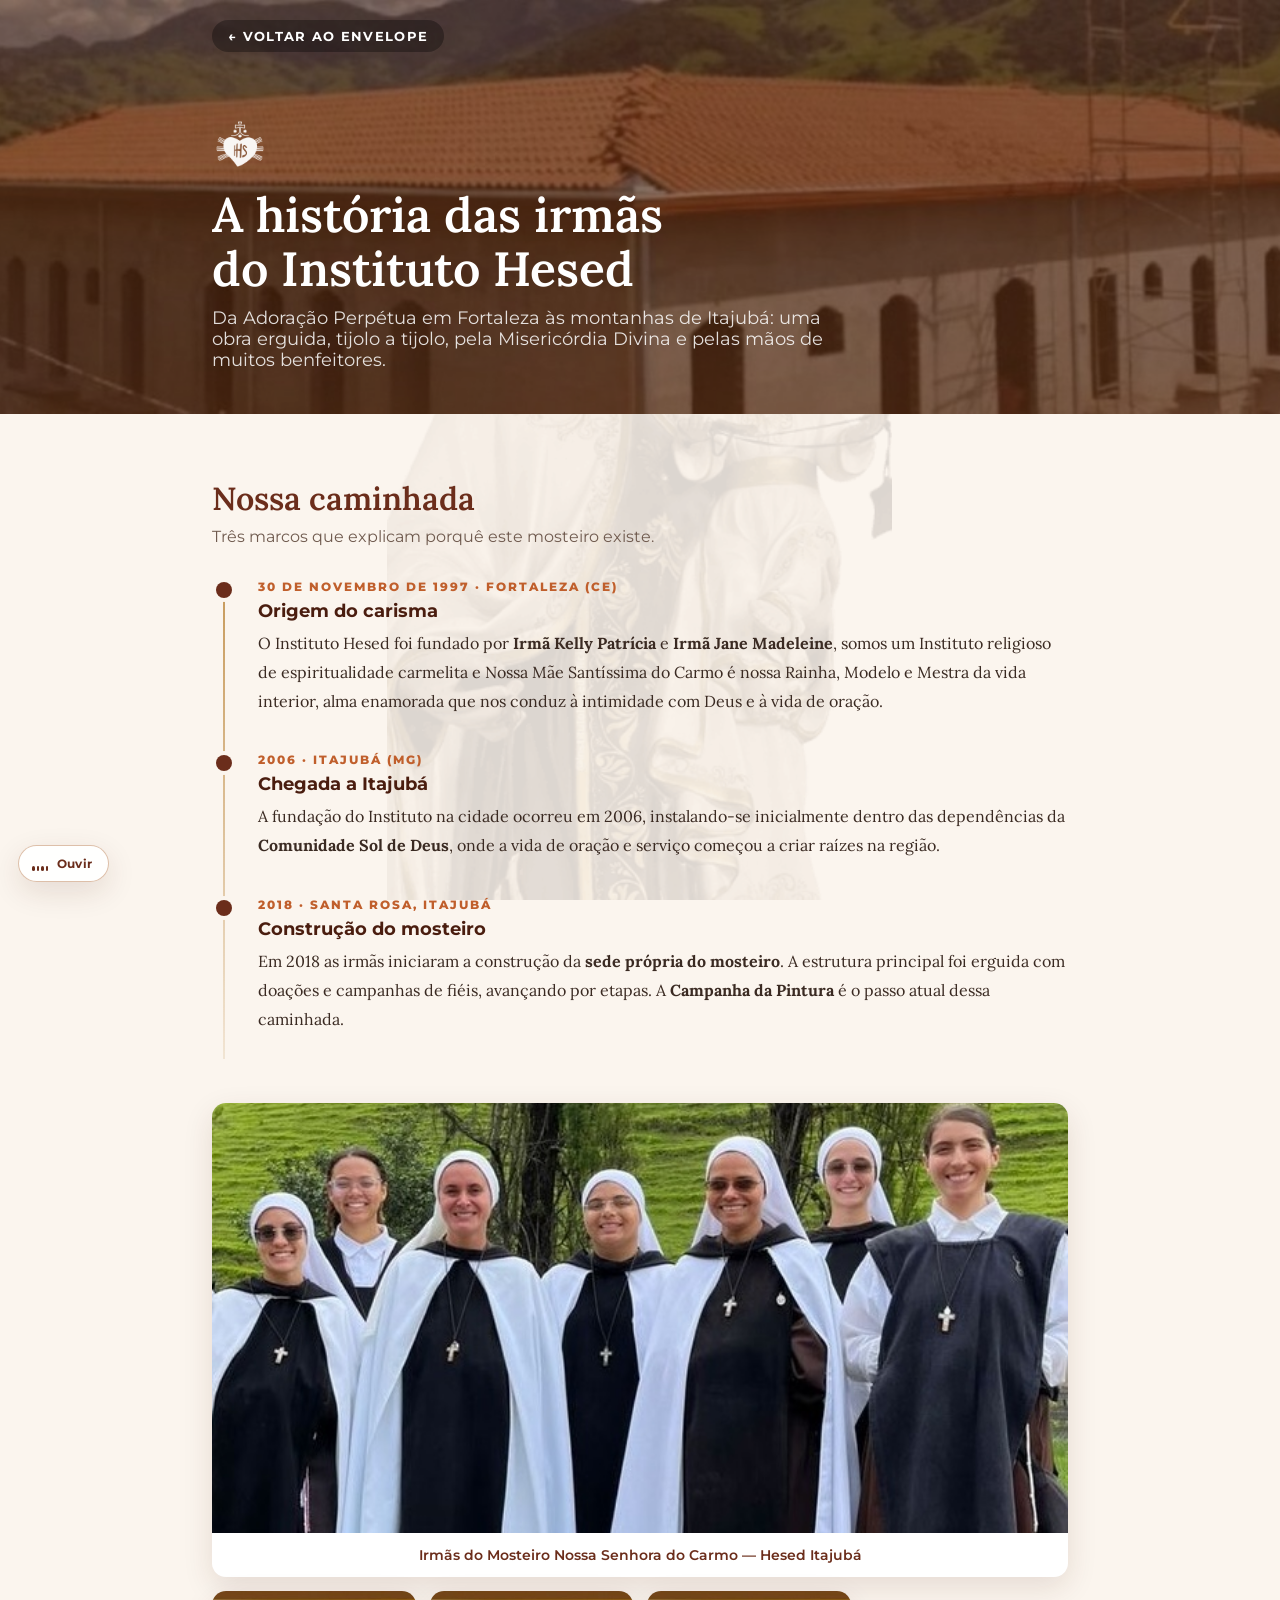
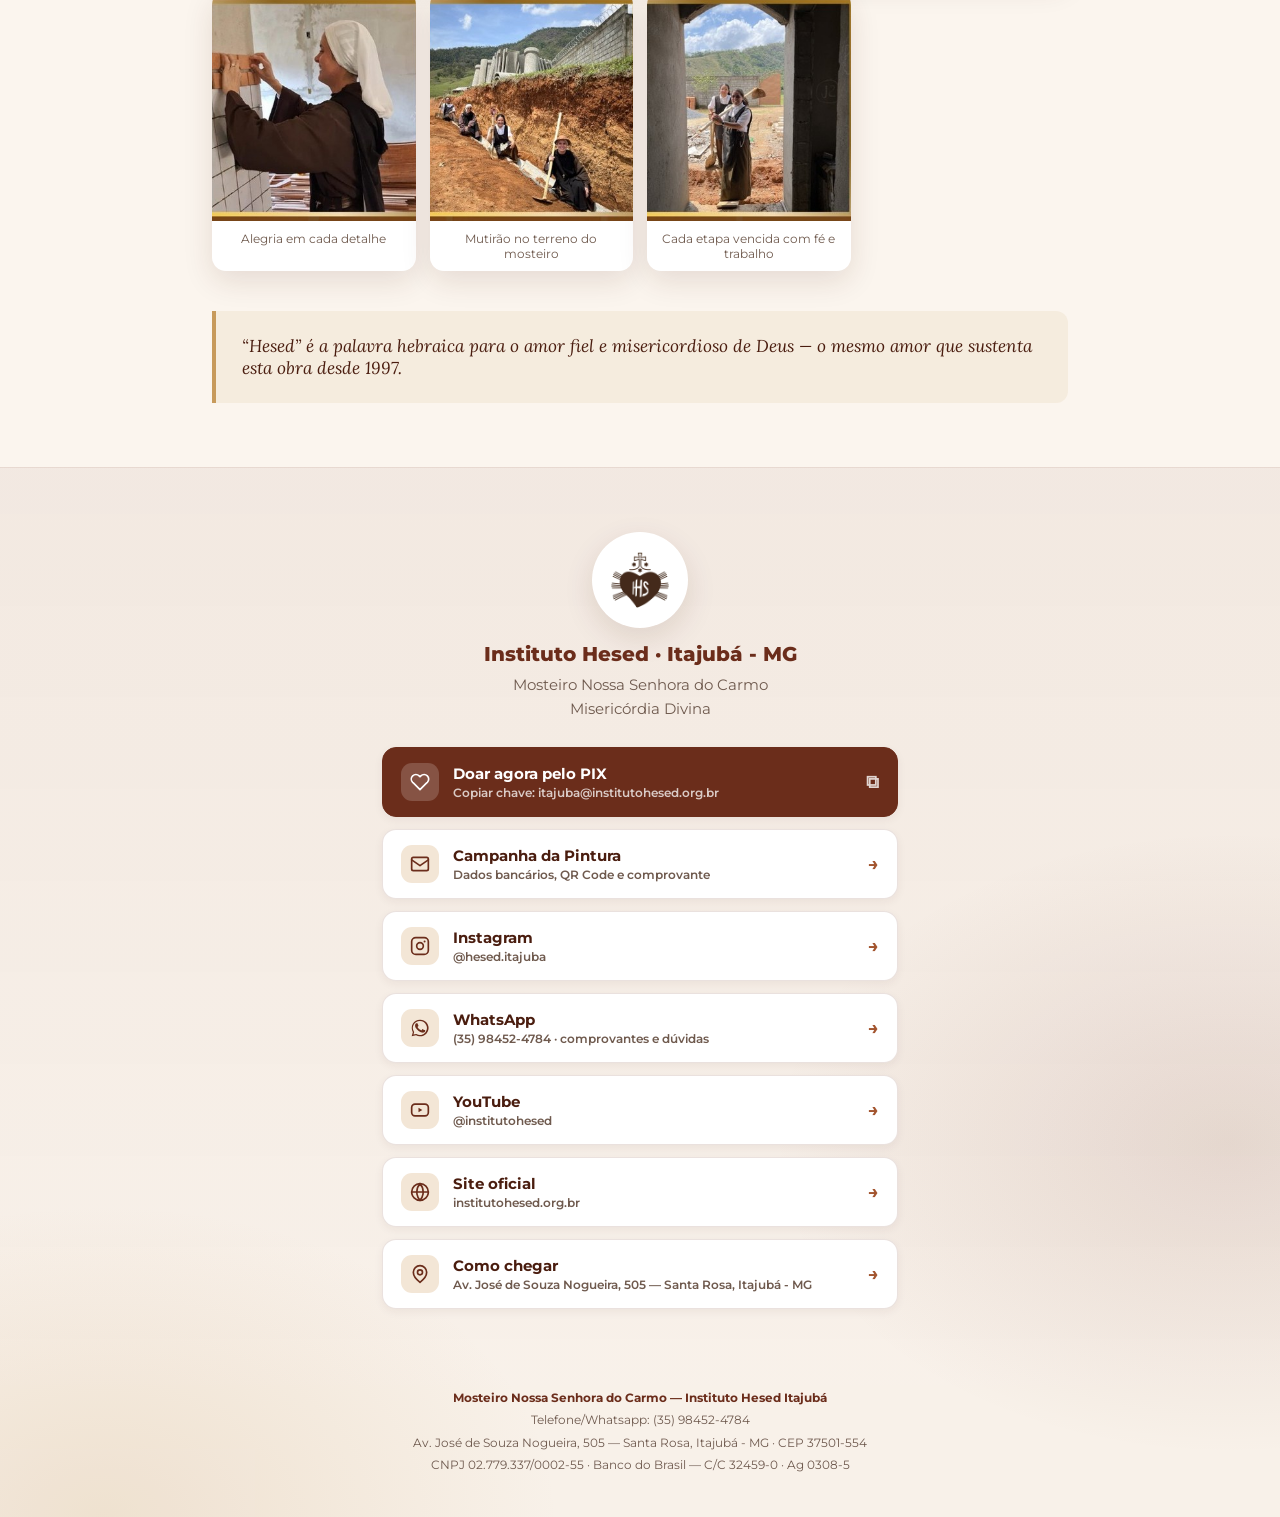
==== commit ec7b38dc: "Fix bank agency number in footer" ====
--- a/historia.html
+++ b/historia.html
@@ -174,7 +174,7 @@
 <footer class="rodape">
   <strong>Mosteiro Nossa Senhora do Carmo — Instituto Hesed Itajubá</strong><br>Telefone/Whatsapp: (35) 98452-4784<br>
   Av. José de Souza Nogueira, 505 — Santa Rosa, Itajubá - MG · CEP 37501-554<br>
-  CNPJ 02.779.337/0002-55 · Banco do Brasil — C/C 32459-0 · Ag 0380-5
+  CNPJ 02.779.337/0002-55 · Banco do Brasil — C/C 32459-0 · Ag 0308-5
 </footer>
 
 <div class="aviso" id="aviso" role="status" aria-live="polite"></div>
